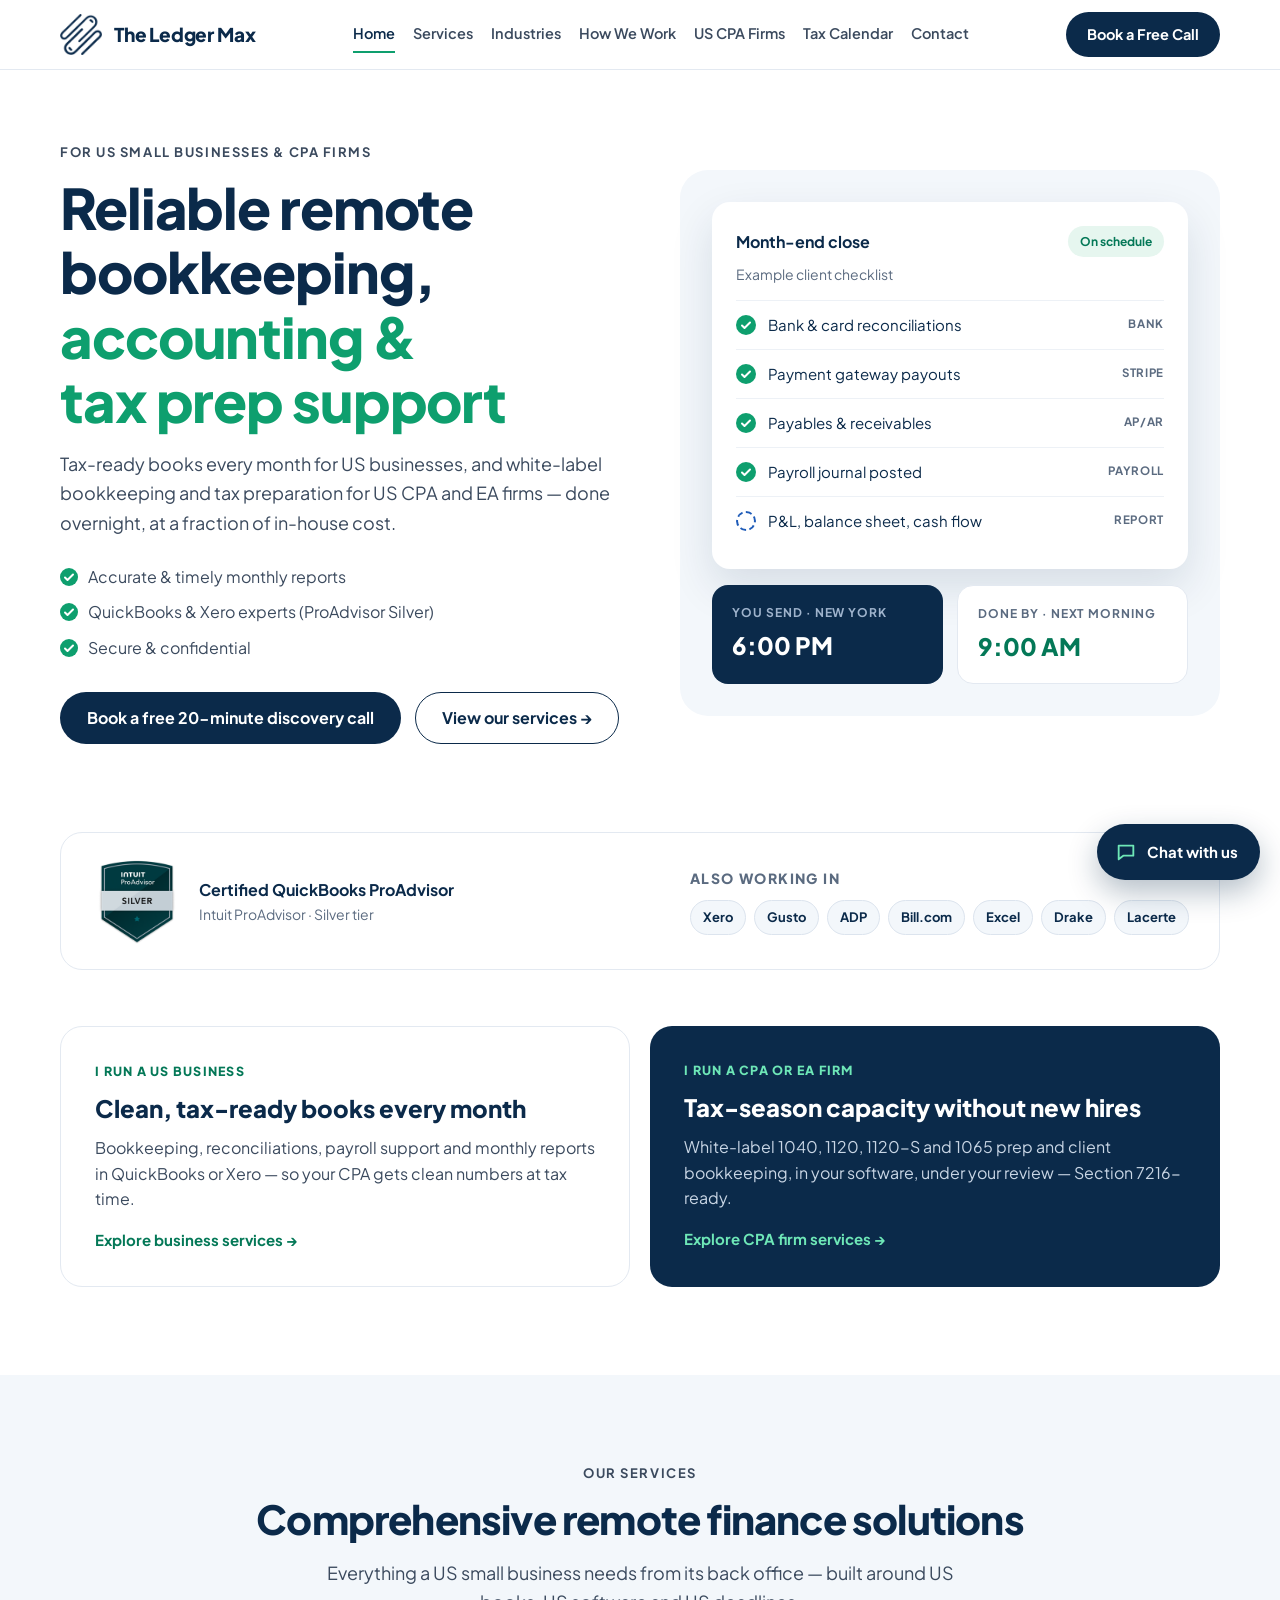
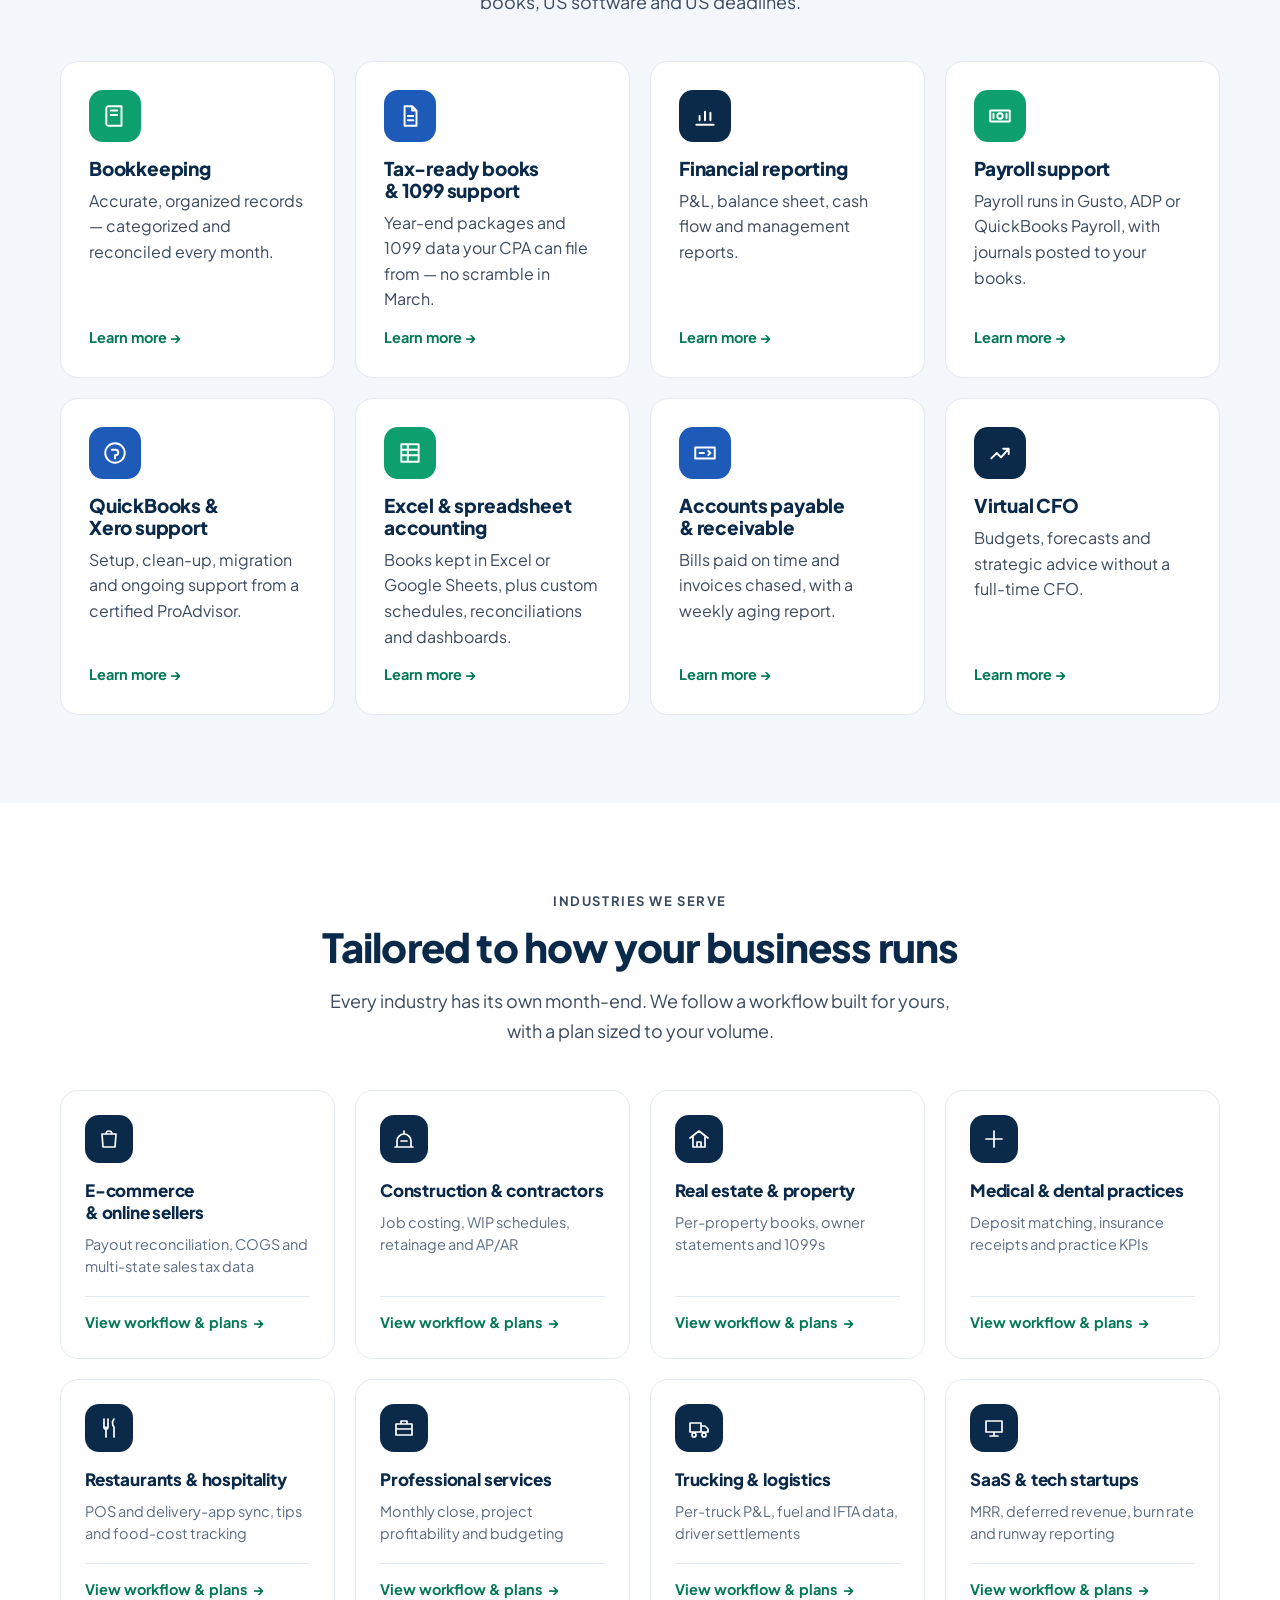
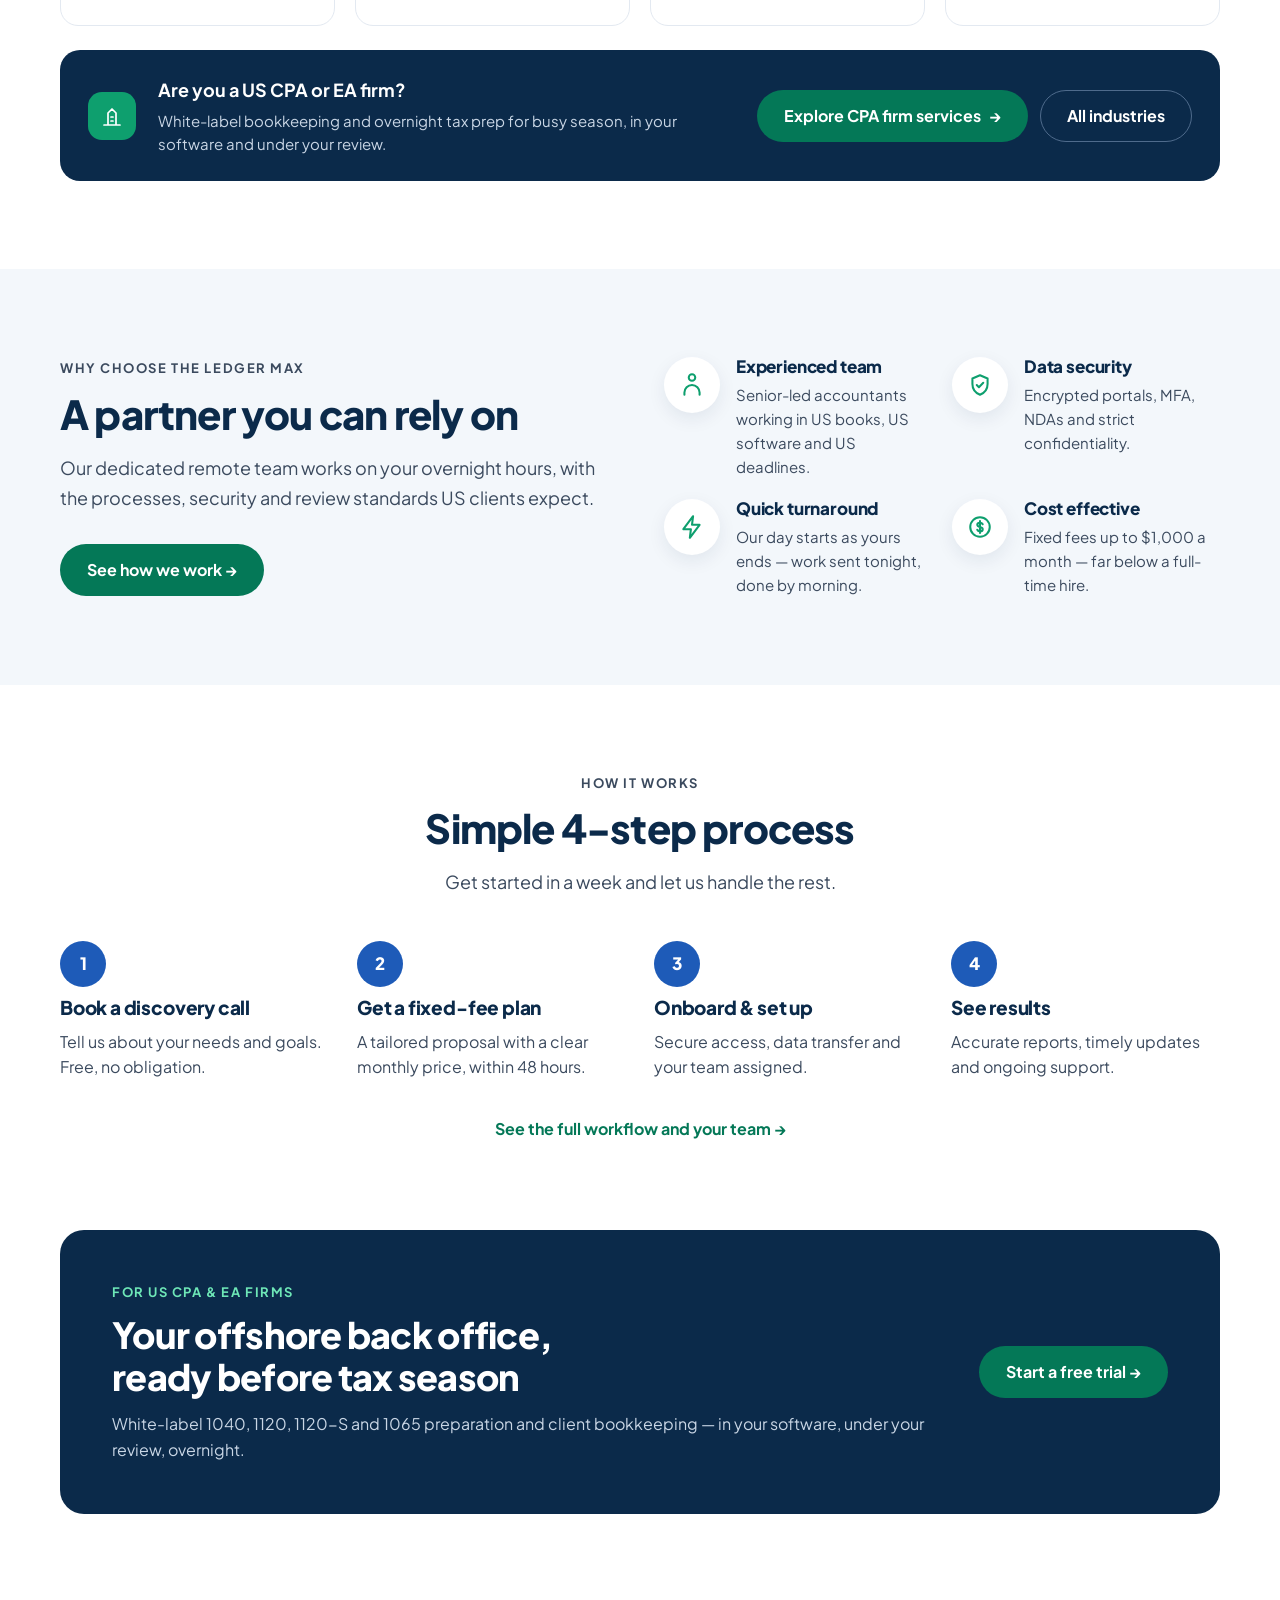
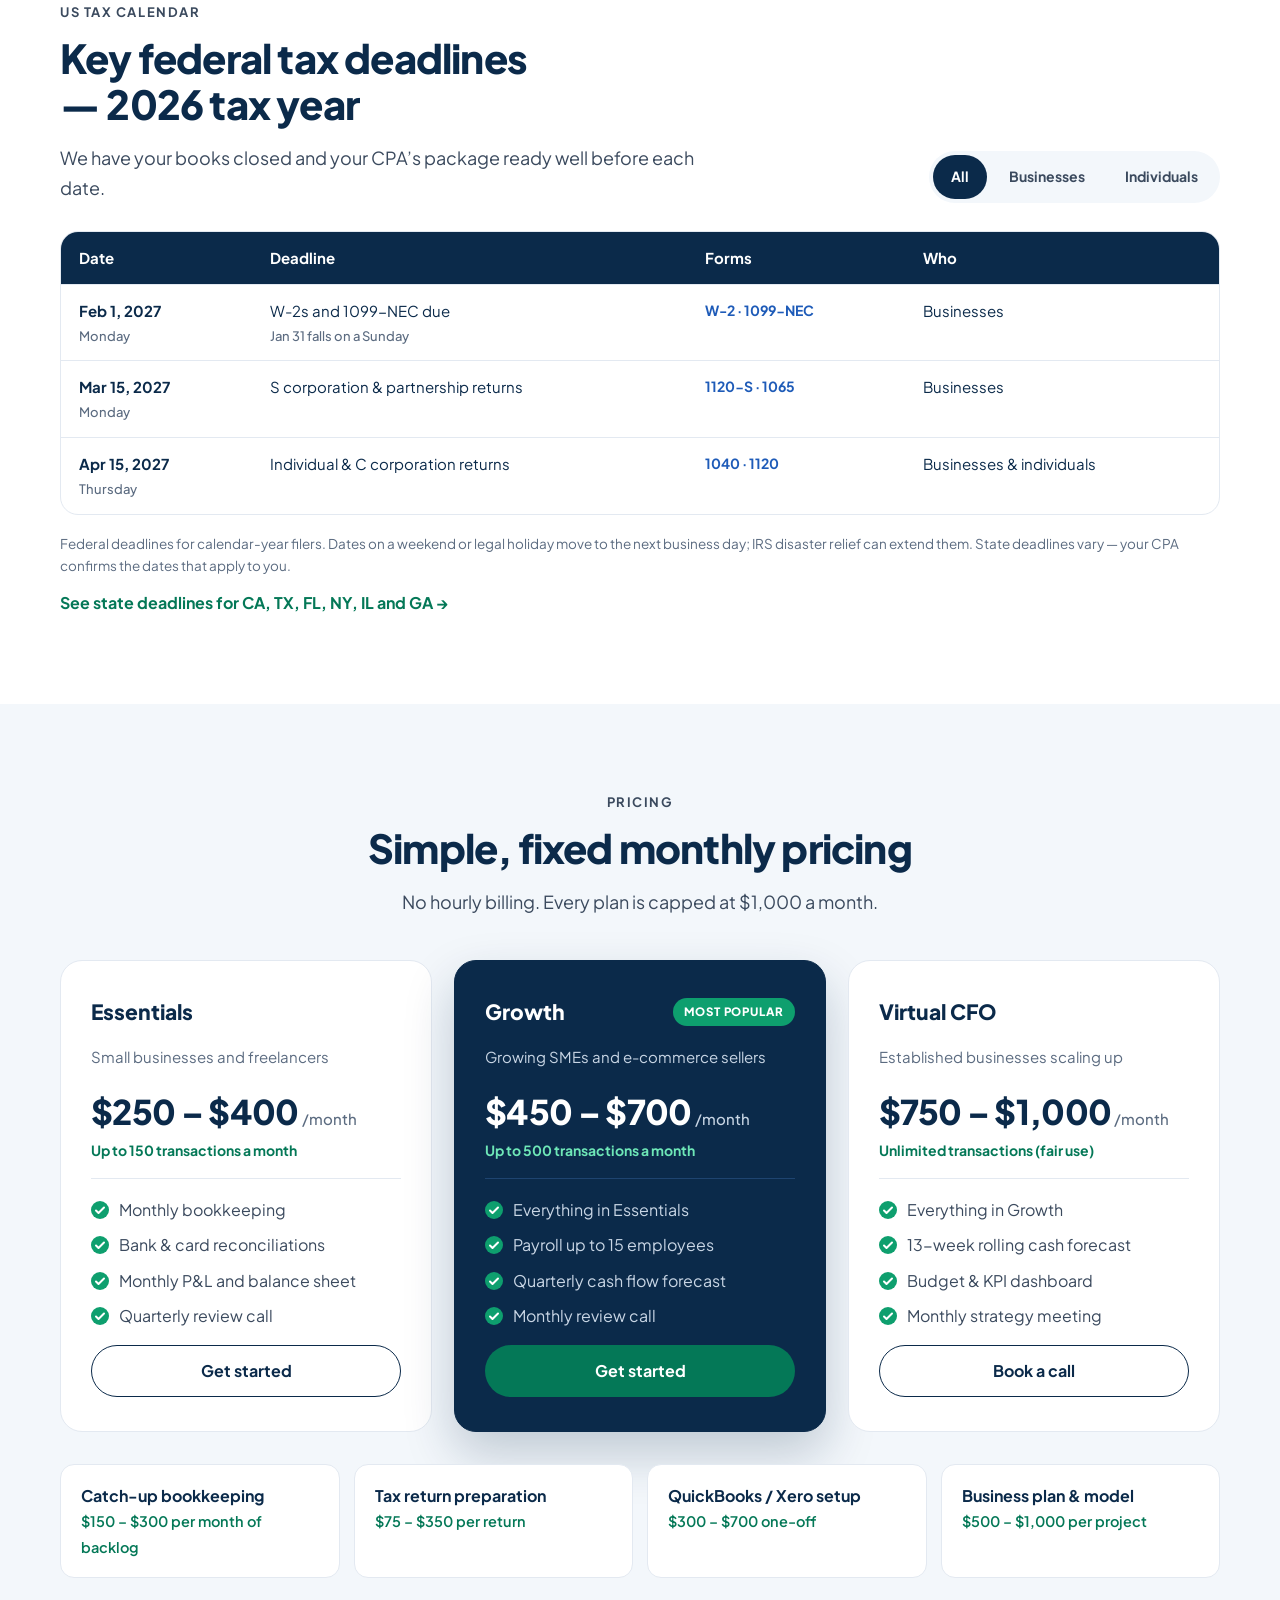
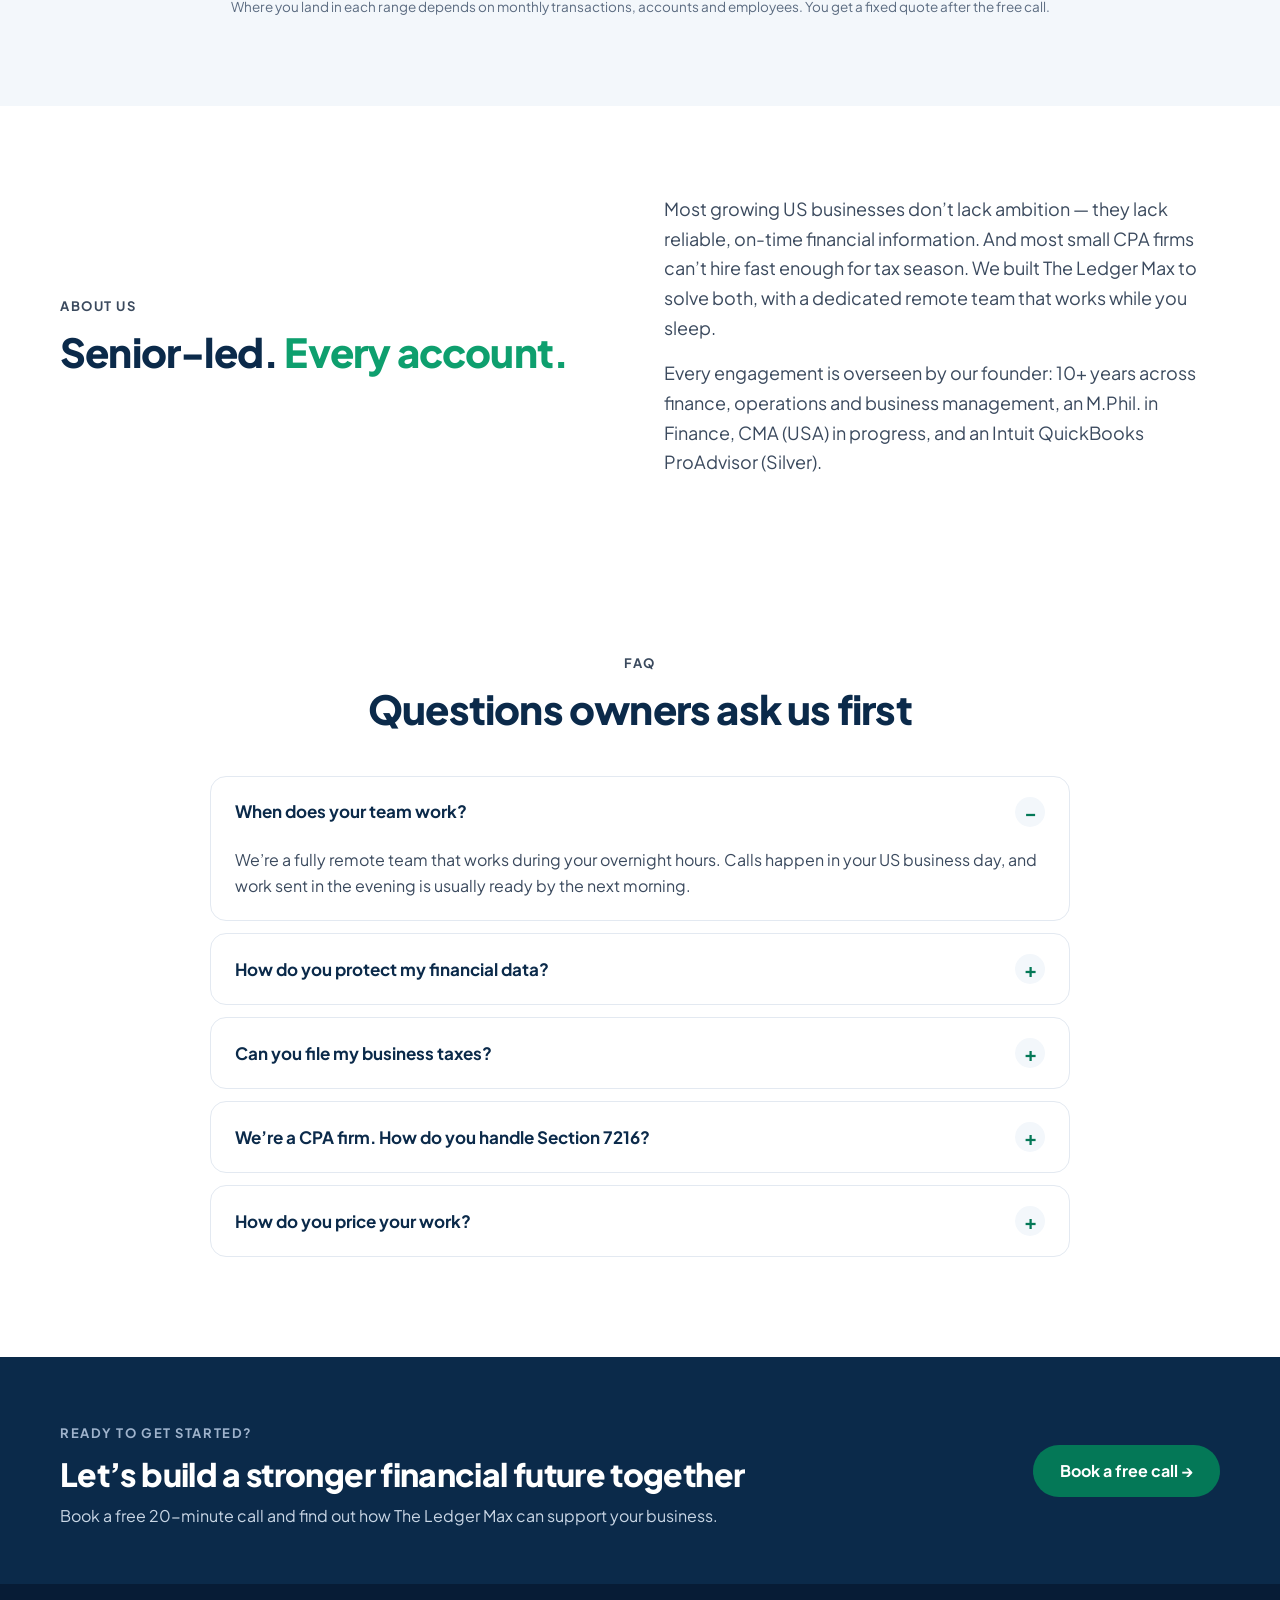
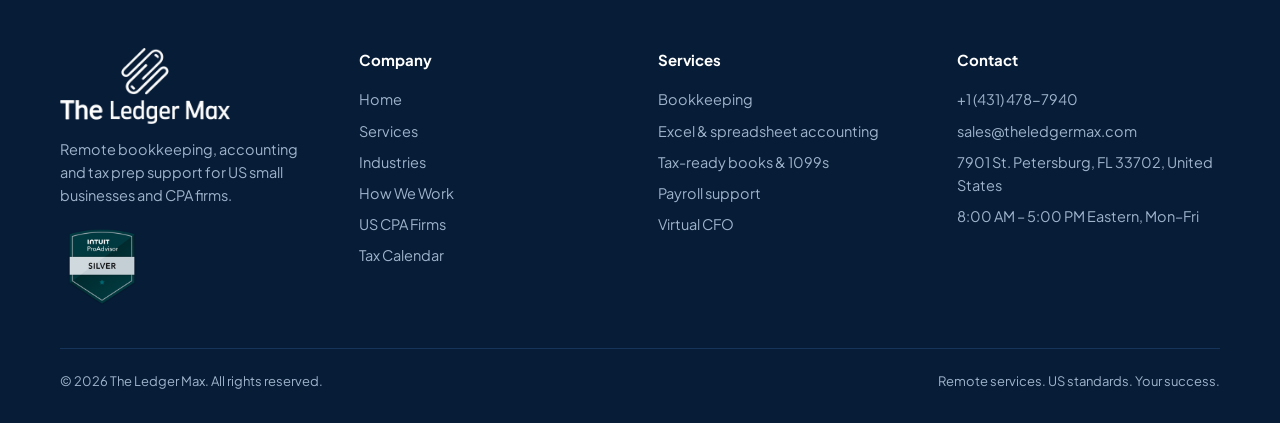
==== index.html @ 96babe18 "Update site — add contact page and refresh content Added contact.html; updated index, services, indu" ====
<!doctype html>
<html lang="en">
<head>
<meta charset="utf-8">
<meta name="viewport" content="width=device-width, initial-scale=1, viewport-fit=cover">
<title>The Ledger Max | Remote Bookkeeping & Accounting for US Businesses and CPA Firms</title>
<meta name="description" content="Remote bookkeeping, tax-ready books, payroll support and Virtual CFO services for US small businesses, plus white-label tax prep for US CPA firms. Fixed fees up to $1,000/month.">
<link rel="canonical" href="https://theledgermax.com/">
<meta property="og:type" content="website">
<meta property="og:title" content="The Ledger Max | Remote Bookkeeping & Accounting for US Businesses and CPA Firms">
<meta property="og:description" content="Remote bookkeeping, tax-ready books, payroll support and Virtual CFO services for US small businesses, plus white-label tax prep for US CPA firms. Fixed fees up to $1,000/month.">
<meta property="og:url" content="https://theledgermax.com/">
<meta property="og:image" content="https://theledgermax.com/assets/img/the-logo-navy.png">
<meta name="theme-color" content="#0B2A4A">
<link rel="icon" type="image/png" href="/assets/img/favicon.png">
<link rel="preconnect" href="https://fonts.googleapis.com">
<link rel="preconnect" href="https://fonts.gstatic.com" crossorigin>
<link href="https://fonts.googleapis.com/css2?family=Plus+Jakarta+Sans:wght@400;500;600;700;800&display=swap" rel="stylesheet">
<link rel="stylesheet" href="/assets/css/styles.css">
<script type="application/ld+json">{"@context":"https://schema.org","@type":"AccountingService","name":"The Ledger Max","url":"https://theledgermax.com","telephone":"+1-431-478-7940","email":"sales@theledgermax.com","areaServed":"US","address":{"@type":"PostalAddress","streetAddress":"7901","addressLocality":"St. Petersburg","addressRegion":"FL","postalCode":"33702","addressCountry":"US"}}</script>
</head>
<body>
<a class="sr-only" href="#main">Skip to content</a>
<header class="site-header">
  <div class="wrap header-inner">
    <a class="brand" href="/" aria-label="The Ledger Max home">
      <img src="/assets/img/icon-navy.png" alt="" width="42" height="41">
      <span><span class="brand-name">The Ledger Max</span><span class="brand-tag">Remote Accounting for US Businesses &amp; CPA Firms</span></span>
    </a>
    <nav class="nav" id="site-nav" aria-label="Main">
        <a href="/" aria-current="page">Home</a>
        <a href="/services">Services</a>
        <a href="/industries">Industries</a>
        <a href="/how-we-work">How We Work</a>
        <a href="/us-cpa-firms">US CPA Firms</a>
        <a href="/tax-calendar">Tax Calendar</a>
        <a href="/contact">Contact</a>
        <a class="btn btn-navy nav-cta" href="/contact#book">Book a Free Call</a>
    </nav>
    <div class="header-cta"><a class="btn btn-navy" href="/contact#book">Book a Free Call</a></div>
    <button class="nav-toggle" type="button" aria-label="Open menu" aria-expanded="false" aria-controls="site-nav">
      <svg width="22" height="22" viewBox="0 0 24 24" fill="none" stroke="#0B2A4A" stroke-width="2" stroke-linecap="round" aria-hidden="true"><path d="M4 7h16M4 12h16M4 17h16"/></svg>
    </button>
  </div>
</header>
<main id="main">
<section class="hero">
  <div class="wrap split">
    <div>
      <p class="eyebrow">For US small businesses &amp; CPA firms</p>
      <h1>Reliable remote bookkeeping, <span class="hl">accounting &amp; tax prep support</span></h1>
      <p class="lead">Tax-ready books every month for US businesses, and white-label bookkeeping and tax preparation for US CPA and EA firms — done overnight, at a fraction of in-house cost.</p>
      <ul class="check" style="margin-top:26px">
        <li>Accurate &amp; timely monthly reports</li>
        <li>QuickBooks &amp; Xero experts (ProAdvisor Silver)</li>
        <li>Secure &amp; confidential</li>
      </ul>
      <div class="btn-row">
        <a class="btn btn-navy" href="/contact#book">Book a free 20-minute discovery call</a>
        <a class="btn btn-ghost" href="/services">View our services →</a>
      </div>
    </div>
    <div class="hero-visual" aria-label="Example month-end close checklist">
      <div class="close-card">
        <div class="head"><strong>Month-end close</strong><span class="status">On schedule</span></div>
        <p class="small muted" style="margin:6px 0 14px">Example client checklist</p>
        <div class="close-row"><span><i class="dot-done"></i>Bank &amp; card reconciliations</span><span class="tag">BANK</span></div>
        <div class="close-row"><span><i class="dot-done"></i>Payment gateway payouts</span><span class="tag">STRIPE</span></div>
        <div class="close-row"><span><i class="dot-done"></i>Payables &amp; receivables</span><span class="tag">AP/AR</span></div>
        <div class="close-row"><span><i class="dot-done"></i>Payroll journal posted</span><span class="tag">PAYROLL</span></div>
        <div class="close-row"><span><i class="dot-wip"></i>P&amp;L, balance sheet, cash flow</span><span class="tag">REPORT</span></div>
      </div>
      <div class="time-pair">
        <div style="background:#0B2A4A;color:#fff"><div class="t-label" style="color:#9FB3CC">YOU SEND · NEW YORK</div><div class="t-val">6:00 PM</div></div>
        <div style="background:#fff;border:1px solid #E3E9F1"><div class="t-label muted">DONE BY · NEXT MORNING</div><div class="t-val" style="color:#047857">9:00 AM</div></div>
      </div>
    </div>
  </div>
</section>

<section class="section flush-top" aria-label="Certifications" style="padding-bottom:56px">
  <div class="wrap">
    <div class="cert-strip">
      <div class="cert">
        <img src="/assets/img/proadvisor-silver.png" alt="Intuit QuickBooks ProAdvisor Silver badge" width="92" height="92">
        <div><strong>Certified QuickBooks ProAdvisor</strong><div class="small muted">Intuit ProAdvisor · Silver tier</div></div>
      </div>
      <div>
        <div class="small" style="font-weight:800;letter-spacing:.1em;color:#5B6B80;margin-bottom:10px">ALSO WORKING IN</div>
        <div class="chips"><span class="chip">Xero</span><span class="chip">Gusto</span><span class="chip">ADP</span><span class="chip">Bill.com</span><span class="chip">Excel</span><span class="chip">Drake</span><span class="chip">Lacerte</span></div>
      </div>
    </div>
  </div>
</section>

<section class="section flush-top">
  <div class="wrap grid">
    <a class="aud light" href="/services">
      <span class="kicker">I RUN A US BUSINESS</span>
      <span class="title">Clean, tax-ready books every month</span>
      <p>Bookkeeping, reconciliations, payroll support and monthly reports in QuickBooks or Xero — so your CPA gets clean numbers at tax time.</p>
      <span class="go">Explore business services →</span>
    </a>
    <a class="aud dark" href="/us-cpa-firms">
      <span class="kicker">I RUN A CPA OR EA FIRM</span>
      <span class="title">Tax-season capacity without new hires</span>
      <p>White-label 1040, 1120, 1120-S and 1065 prep and client bookkeeping, in your software, under your review — Section 7216-ready.</p>
      <span class="go">Explore CPA firm services →</span>
    </a>
  </div>
</section>

<section class="section tint" id="services">
  <div class="wrap">
    <div class="center section-head">
      <p class="eyebrow">Our services</p>
      <h2>Comprehensive remote finance solutions</h2>
      <p class="lead">Everything a US small business needs from its back office — built around US books, US software and US deadlines.</p>
    </div>
    <div class="grid">
      <a class="card svc-card" href="/services"><span class="icon-tile t-green"><svg viewBox="0 0 24 24" fill="none" stroke="#fff" stroke-width="1.8" stroke-linecap="round" stroke-linejoin="round" aria-hidden="true"><path d="M4 19.5V5a2 2 0 0 1 2-2h12v18H6a2 2 0 0 1-2-1.5zM8 7h6M8 11h6"/></svg></span><h3>Bookkeeping</h3><p>Accurate, organized records — categorized and reconciled every month.</p><span class="more">Learn more →</span></a>
      <a class="card svc-card" href="/services"><span class="icon-tile t-blue"><svg viewBox="0 0 24 24" fill="none" stroke="#fff" stroke-width="1.8" stroke-linecap="round" stroke-linejoin="round" aria-hidden="true"><path d="M7 3h7l4 4v14H7zM14 3v4h4M10 12h5M10 16h5"/></svg></span><h3>Tax-ready books &amp; 1099 support</h3><p>Year-end packages and 1099 data your CPA can file from — no scramble in March.</p><span class="more">Learn more →</span></a>
      <a class="card svc-card" href="/services"><span class="icon-tile t-navy"><svg viewBox="0 0 24 24" fill="none" stroke="#fff" stroke-width="1.8" stroke-linecap="round" stroke-linejoin="round" aria-hidden="true"><path d="M4 20h16M7 16v-4M12 16V8M17 16v-7"/></svg></span><h3>Financial reporting</h3><p>P&amp;L, balance sheet, cash flow and management reports.</p><span class="more">Learn more →</span></a>
      <a class="card svc-card" href="/services"><span class="icon-tile t-green"><svg viewBox="0 0 24 24" fill="none" stroke="#fff" stroke-width="1.8" stroke-linecap="round" stroke-linejoin="round" aria-hidden="true"><path d="M3 7h18v10H3zM9.5 12a2.5 2.5 0 1 0 5 0a2.5 2.5 0 1 0-5 0M6 10v4M18 10v4"/></svg></span><h3>Payroll support</h3><p>Payroll runs in Gusto, ADP or QuickBooks Payroll, with journals posted to your books.</p><span class="more">Learn more →</span></a>
      <a class="card svc-card" href="/services"><span class="icon-tile t-blue"><svg viewBox="0 0 24 24" fill="none" stroke="#fff" stroke-width="1.8" stroke-linecap="round" stroke-linejoin="round" aria-hidden="true"><path d="M12 3a9 9 0 1 0 0 18a9 9 0 1 0 0-18M9 9h3.5a2.5 2.5 0 0 1 0 5H12v3"/></svg></span><h3>QuickBooks &amp; Xero support</h3><p>Setup, clean-up, migration and ongoing support from a certified ProAdvisor.</p><span class="more">Learn more →</span></a>
      <a class="card svc-card" href="/services"><span class="icon-tile t-green"><svg viewBox="0 0 24 24" fill="none" stroke="#fff" stroke-width="1.8" stroke-linecap="round" stroke-linejoin="round" aria-hidden="true"><path d="M4 4h16v16H4zM4 9h16M4 14h16M10 4v16"/></svg></span><h3>Excel &amp; spreadsheet accounting</h3><p>Books kept in Excel or Google Sheets, plus custom schedules, reconciliations and dashboards.</p><span class="more">Learn more →</span></a>
      <a class="card svc-card" href="/services"><span class="icon-tile t-blue"><svg viewBox="0 0 24 24" fill="none" stroke="#fff" stroke-width="1.8" stroke-linecap="round" stroke-linejoin="round" aria-hidden="true"><path d="M3 7h18v10H3zM7 12h4M15 10l2 2-2 2"/></svg></span><h3>Accounts payable &amp; receivable</h3><p>Bills paid on time and invoices chased, with a weekly aging report.</p><span class="more">Learn more →</span></a>
      <a class="card svc-card" href="/services"><span class="icon-tile t-navy"><svg viewBox="0 0 24 24" fill="none" stroke="#fff" stroke-width="1.8" stroke-linecap="round" stroke-linejoin="round" aria-hidden="true"><path d="M4 17l5-5 4 4 7-8M15 8h5v5"/></svg></span><h3>Virtual CFO</h3><p>Budgets, forecasts and strategic advice without a full-time CFO.</p><span class="more">Learn more →</span></a>
    </div>
  </div>
</section>

<section class="section">
  <div class="wrap">
    <div class="center section-head">
      <p class="eyebrow">Industries we serve</p>
      <h2>Tailored to how your business runs</h2>
      <p class="lead" style="margin-inline:auto">Every industry has its own month-end. We follow a workflow built for yours, with a plan sized to your volume.</p>
    </div>
    <div class="ind-grid">
      <a class="ind-tile" href="/industries#ecom">
        <span class="it-top"><span class="it-ico"><svg viewBox="0 0 24 24" fill="none" stroke="currentColor" stroke-width="1.7" stroke-linecap="round" stroke-linejoin="round" aria-hidden="true"><path d="M5 7h14l-1 13H6zM9 7a3 3 0 0 1 6 0"/></svg></span></span>
        <h3>E-commerce &amp; online sellers</h3>
        <p>Payout reconciliation, COGS and multi-state sales tax data</p>
        <span class="it-cta">View workflow &amp; plans <span class="arrow">→</span></span>
      </a>
      <a class="ind-tile" href="/industries#construction">
        <span class="it-top"><span class="it-ico"><svg viewBox="0 0 24 24" fill="none" stroke="currentColor" stroke-width="1.7" stroke-linecap="round" stroke-linejoin="round" aria-hidden="true"><path d="M3 20h18M5 20v-6a7 7 0 0 1 14 0v6M12 7V4M9 14h6"/></svg></span></span>
        <h3>Construction &amp; contractors</h3>
        <p>Job costing, WIP schedules, retainage and AP/AR</p>
        <span class="it-cta">View workflow &amp; plans <span class="arrow">→</span></span>
      </a>
      <a class="ind-tile" href="/industries#realestate">
        <span class="it-top"><span class="it-ico"><svg viewBox="0 0 24 24" fill="none" stroke="currentColor" stroke-width="1.7" stroke-linecap="round" stroke-linejoin="round" aria-hidden="true"><path d="M3 11l9-7 9 7M6 9.5V20h12V9.5M10 20v-5h4v5"/></svg></span></span>
        <h3>Real estate &amp; property</h3>
        <p>Per-property books, owner statements and 1099s</p>
        <span class="it-cta">View workflow &amp; plans <span class="arrow">→</span></span>
      </a>
      <a class="ind-tile" href="/industries#medical">
        <span class="it-top"><span class="it-ico"><svg viewBox="0 0 24 24" fill="none" stroke="currentColor" stroke-width="1.7" stroke-linecap="round" stroke-linejoin="round" aria-hidden="true"><path d="M12 4v16M4 12h16"/></svg></span></span>
        <h3>Medical &amp; dental practices</h3>
        <p>Deposit matching, insurance receipts and practice KPIs</p>
        <span class="it-cta">View workflow &amp; plans <span class="arrow">→</span></span>
      </a>
      <a class="ind-tile" href="/industries#restaurants">
        <span class="it-top"><span class="it-ico"><svg viewBox="0 0 24 24" fill="none" stroke="currentColor" stroke-width="1.7" stroke-linecap="round" stroke-linejoin="round" aria-hidden="true"><path d="M7 3v8a2 2 0 0 0 4 0V3M9 11v10M17 3c-2 2-2 6 0 8v10"/></svg></span></span>
        <h3>Restaurants &amp; hospitality</h3>
        <p>POS and delivery-app sync, tips and food-cost tracking</p>
        <span class="it-cta">View workflow &amp; plans <span class="arrow">→</span></span>
      </a>
      <a class="ind-tile" href="/industries#services">
        <span class="it-top"><span class="it-ico"><svg viewBox="0 0 24 24" fill="none" stroke="currentColor" stroke-width="1.7" stroke-linecap="round" stroke-linejoin="round" aria-hidden="true"><path d="M4 8h16v11H4zM9 8V5h6v3M4 13h16"/></svg></span></span>
        <h3>Professional services</h3>
        <p>Monthly close, project profitability and budgeting</p>
        <span class="it-cta">View workflow &amp; plans <span class="arrow">→</span></span>
      </a>
      <a class="ind-tile" href="/industries#trucking">
        <span class="it-top"><span class="it-ico"><svg viewBox="0 0 24 24" fill="none" stroke="currentColor" stroke-width="1.7" stroke-linecap="round" stroke-linejoin="round" aria-hidden="true"><path d="M3 7h11v9H3zM14 10h4l3 3v3h-7M5 19a2 2 0 1 0 4 0a2 2 0 1 0-4 0M15 19a2 2 0 1 0 4 0a2 2 0 1 0-4 0"/></svg></span></span>
        <h3>Trucking &amp; logistics</h3>
        <p>Per-truck P&amp;L, fuel and IFTA data, driver settlements</p>
        <span class="it-cta">View workflow &amp; plans <span class="arrow">→</span></span>
      </a>
      <a class="ind-tile" href="/industries#saas">
        <span class="it-top"><span class="it-ico"><svg viewBox="0 0 24 24" fill="none" stroke="currentColor" stroke-width="1.7" stroke-linecap="round" stroke-linejoin="round" aria-hidden="true"><path d="M4 5h16v11H4zM8 20h8M12 16v4"/></svg></span></span>
        <h3>SaaS &amp; tech startups</h3>
        <p>MRR, deferred revenue, burn rate and runway reporting</p>
        <span class="it-cta">View workflow &amp; plans <span class="arrow">→</span></span>
      </a>
    </div>
    <div class="ind-cpa">
      <span class="it-ico"><svg viewBox="0 0 24 24" fill="none" stroke="currentColor" stroke-width="1.7" stroke-linecap="round" stroke-linejoin="round" aria-hidden="true"><path d="M8 21V9l4-4 4 4v12M4 21h16M11 13h2M11 17h2"/></svg></span>
      <div class="ind-cpa-txt"><strong>Are you a US CPA or EA firm?</strong><span>White-label bookkeeping and overnight tax prep for busy season, in your software and under your review.</span></div>
      <div class="ind-cpa-btns"><a class="btn btn-green" href="/us-cpa-firms">Explore CPA firm services <span class="arrow">→</span></a><a class="btn btn-ghost-light" href="/industries">All industries</a></div>
    </div>
  </div>
</section>

<section class="section tint">
  <div class="wrap split">
    <div>
      <p class="eyebrow">Why choose The Ledger Max</p>
      <h2>A partner you can rely on</h2>
      <p class="lead">Our dedicated remote team works on your overnight hours, with the processes, security and review standards US clients expect.</p>
      <div class="btn-row"><a class="btn btn-green" href="/how-we-work">See how we work →</a></div>
    </div>
    <div class="grid">
      <div class="why-item"><span class="why-ico"><svg viewBox="0 0 24 24" fill="none" stroke="#0E9F6E" stroke-width="1.9" stroke-linecap="round" stroke-linejoin="round" aria-hidden="true"><path d="M12 8a3 3 0 1 0 0-6a3 3 0 1 0 0 6M5 21v-2a7 7 0 0 1 14 0v2"/></svg></span><div><h3 style="font-size:17px">Experienced team</h3><p>Senior-led accountants working in US books, US software and US deadlines.</p></div></div>
      <div class="why-item"><span class="why-ico"><svg viewBox="0 0 24 24" fill="none" stroke="#0E9F6E" stroke-width="1.9" stroke-linecap="round" stroke-linejoin="round" aria-hidden="true"><path d="M12 3l7 3v5c0 5-3.5 8.5-7 10c-3.5-1.5-7-5-7-10V6zM9 12l2 2 4-4"/></svg></span><div><h3 style="font-size:17px">Data security</h3><p>Encrypted portals, MFA, NDAs and strict confidentiality.</p></div></div>
      <div class="why-item"><span class="why-ico"><svg viewBox="0 0 24 24" fill="none" stroke="#0E9F6E" stroke-width="1.9" stroke-linecap="round" stroke-linejoin="round" aria-hidden="true"><path d="M13 2L4 14h7l-1 8 9-12h-7z"/></svg></span><div><h3 style="font-size:17px">Quick turnaround</h3><p>Our day starts as yours ends — work sent tonight, done by morning.</p></div></div>
      <div class="why-item"><span class="why-ico"><svg viewBox="0 0 24 24" fill="none" stroke="#0E9F6E" stroke-width="1.9" stroke-linecap="round" stroke-linejoin="round" aria-hidden="true"><path d="M12 3a9 9 0 1 0 0 18a9 9 0 1 0 0-18M14.5 9.5c-.5-1-1.5-1.5-2.5-1.5c-1.5 0-2.5.8-2.5 2s1 1.7 2.5 2s2.5.8 2.5 2s-1 2-2.5 2c-1 0-2-.5-2.5-1.5M12 6.5v11"/></svg></span><div><h3 style="font-size:17px">Cost effective</h3><p>Fixed fees up to $1,000 a month — far below a full-time hire.</p></div></div>
    </div>
  </div>
</section>

<section class="section">
  <div class="wrap">
    <div class="center section-head">
      <p class="eyebrow">How it works</p>
      <h2>Simple 4-step process</h2>
      <p class="lead">Get started in a week and let us handle the rest.</p>
    </div>
    <ol class="steps">
      <li><span class="step-num">1</span><h3>Book a discovery call</h3><p>Tell us about your needs and goals. Free, no obligation.</p></li>
      <li><span class="step-num">2</span><h3>Get a fixed-fee plan</h3><p>A tailored proposal with a clear monthly price, within 48 hours.</p></li>
      <li><span class="step-num">3</span><h3>Onboard &amp; set up</h3><p>Secure access, data transfer and your team assigned.</p></li>
      <li><span class="step-num">4</span><h3>See results</h3><p>Accurate reports, timely updates and ongoing support.</p></li>
    </ol>
    <p class="center" style="margin-top:36px"><a class="text-link" href="/how-we-work">See the full workflow and your team →</a></p>
  </div>
</section>

<section class="section flush-top">
  <div class="wrap">
    <div class="band">
      <div>
        <p class="eyebrow" style="color:#6EE7B7">For US CPA &amp; EA firms</p>
        <h2 style="font-size:clamp(26px,3vw,36px)">Your offshore back office, ready before tax season</h2>
        <p style="margin-top:14px">White-label 1040, 1120, 1120-S and 1065 preparation and client bookkeeping — in your software, under your review, overnight.</p>
      </div>
      <a class="btn btn-green" href="/us-cpa-firms">Start a free trial →</a>
    </div>
  </div>
</section>

<section class="section flush-top" id="tax-dates">
  <div class="wrap">
    <div class="head-row">
      <div style="max-width:640px">
        <p class="eyebrow">US tax calendar</p>
        <h2>Key federal tax deadlines — 2026 tax year</h2>
        <p class="lead">We have your books closed and your CPA’s package ready well before each date.</p>
      </div>
      <div class="seg" role="group" aria-label="Filter deadlines">
        <button type="button" data-group="fed" data-value="all" aria-pressed="true">All</button>
        <button type="button" data-group="fed" data-value="biz" aria-pressed="false">Businesses</button>
        <button type="button" data-group="fed" data-value="ind" aria-pressed="false">Individuals</button>
      </div>
    </div>
    <div class="table-wrap">
      <table>
        <thead><tr><th scope="col">Date</th><th scope="col">Deadline</th><th scope="col">Forms</th><th scope="col">Who</th></tr></thead>
        <tbody>
          <tr data-who="biz"><td><strong>Feb 1, 2027</strong><span class="sub">Monday</span></td><td>W-2s and 1099-NEC due <span class="sub">Jan 31 falls on a Sunday</span></td><td class="form">W-2 · 1099-NEC</td><td>Businesses</td></tr>
          <tr data-who="biz"><td><strong>Mar 15, 2027</strong><span class="sub">Monday</span></td><td>S corporation &amp; partnership returns</td><td class="form">1120-S · 1065</td><td>Businesses</td></tr>
          <tr data-who="both"><td><strong>Apr 15, 2027</strong><span class="sub">Thursday</span></td><td>Individual &amp; C corporation returns</td><td class="form">1040 · 1120</td><td>Businesses &amp; individuals</td></tr>
        </tbody>
      </table>
    </div>
    <p class="note">Federal deadlines for calendar-year filers. Dates on a weekend or legal holiday move to the next business day; IRS disaster relief can extend them. State deadlines vary — your CPA confirms the dates that apply to you.</p>
    <p style="margin-top:14px"><a class="text-link" href="/tax-calendar">See state deadlines for CA, TX, FL, NY, IL and GA →</a></p>
  </div>
</section>

<section class="section tint" id="pricing">
  <div class="wrap">
    <div class="center section-head">
      <p class="eyebrow">Pricing</p>
      <h2>Simple, fixed monthly pricing</h2>
      <p class="lead">No hourly billing. Every plan is capped at $1,000 a month.</p>
    </div>
    <div class="grid-3">
      <div class="plan">
        <div class="top"><span class="name">Essentials</span></div>
        <span class="for">Small businesses and freelancers</span>
        <div><span class="price">$250 – $400</span> <span class="per">/month</span><div class="basis">Up to 150 transactions a month</div></div>
        <ul class="check"><li>Monthly bookkeeping</li><li>Bank &amp; card reconciliations</li><li>Monthly P&amp;L and balance sheet</li><li>Quarterly review call</li></ul>
        <a class="btn btn-ghost" href="/contact#book">Get started</a>
      </div>
      <div class="plan featured">
        <div class="top"><span class="name">Growth</span><span class="pill">MOST POPULAR</span></div>
        <span class="for">Growing SMEs and e-commerce sellers</span>
        <div><span class="price">$450 – $700</span> <span class="per">/month</span><div class="basis">Up to 500 transactions a month</div></div>
        <ul class="check"><li>Everything in Essentials</li><li>Payroll up to 15 employees</li><li>Quarterly cash flow forecast</li><li>Monthly review call</li></ul>
        <a class="btn btn-green" href="/contact#book">Get started</a>
      </div>
      <div class="plan">
        <div class="top"><span class="name">Virtual CFO</span></div>
        <span class="for">Established businesses scaling up</span>
        <div><span class="price">$750 – $1,000</span> <span class="per">/month</span><div class="basis">Unlimited transactions (fair use)</div></div>
        <ul class="check"><li>Everything in Growth</li><li>13-week rolling cash forecast</li><li>Budget &amp; KPI dashboard</li><li>Monthly strategy meeting</li></ul>
        <a class="btn btn-ghost" href="/contact#book">Book a call</a>
      </div>
    </div>
    <div class="addons">
      <div class="addon"><strong>Catch-up bookkeeping</strong><span>$150 – $300 per month of backlog</span></div>
      <div class="addon"><strong>Tax return preparation</strong><span>$75 – $350 per return</span></div>
      <div class="addon"><strong>QuickBooks / Xero setup</strong><span>$300 – $700 one-off</span></div>
      <div class="addon"><strong>Business plan &amp; model</strong><span>$500 – $1,000 per project</span></div>
    </div>
    <p class="note center">Where you land in each range depends on monthly transactions, accounts and employees. You get a fixed quote after the free call.</p>
  </div>
</section>

<section class="section" id="about">
  <div class="wrap split">
    <div>
      <p class="eyebrow">About us</p>
      <h2>Senior-led. <span class="hl">Every account.</span></h2>
    </div>
    <div>
      <p class="lead" style="margin-top:0">Most growing US businesses don’t lack ambition — they lack reliable, on-time financial information. And most small CPA firms can’t hire fast enough for tax season. We built The Ledger Max to solve both, with a dedicated remote team that works while you sleep.</p>
      <p class="lead">Every engagement is overseen by our founder: 10+ years across finance, operations and business management, an M.Phil. in Finance, CMA (USA) in progress, and an Intuit QuickBooks ProAdvisor (Silver).</p>
    </div>
  </div>
</section>

<section class="section" id="faq">
  <div class="wrap">
    <div class="center section-head"><p class="eyebrow">FAQ</p><h2>Questions owners ask us first</h2></div>
    <div class="faq">
      <details open><summary>When does your team work?</summary><p>We’re a fully remote team that works during your overnight hours. Calls happen in your US business day, and work sent in the evening is usually ready by the next morning.</p></details>
      <details><summary>How do you protect my financial data?</summary><p>Encrypted file portals, multi-factor authentication, role-based access, signed NDAs and a written information security plan. Sensitive data never sits on personal devices.</p></details>
      <details><summary>Can you file my business taxes?</summary><p>We keep your books tax-ready and prepare year-end packages and 1099 data for your CPA. Returns are signed and filed by a licensed US CPA or EA — yours, or a partner firm we can introduce.</p></details>
      <details><summary>We’re a CPA firm. How do you handle Section 7216?</summary><p>Your client signs an offshore disclosure consent, you mask SSNs before files leave your system, and we prepare in your software. You stay preparer of record and file under your own credentials.</p></details>
      <details><summary>How do you price your work?</summary><p>Fixed monthly fees based on transaction volume and services, never more than $1,000 a month. You’ll know the price before we start.</p></details>
    </div>
  </div>
</section>

<section class="cta-band">
  <div class="wrap inner">
    <div><p class="eyebrow" style="color:#9FB3CC">Ready to get started?</p><h2>Let’s build a stronger financial future together</h2><p>Book a free 20-minute call and find out how The Ledger Max can support your business.</p></div>
    <a class="btn btn-green" href="/contact#book">Book a free call →</a>
  </div>
</section>

</main>
<footer class="site-footer">
  <div class="wrap">
    <div class="footer-grid">
      <div>
        <img class="footer-logo" src="/assets/img/the-logo-white.png" alt="The Ledger Max" width="170" height="76">
        <p>Remote bookkeeping, accounting and tax prep support for US small businesses and CPA firms.</p>
        <img src="/assets/img/proadvisor-silver.png" alt="Intuit QuickBooks ProAdvisor Silver badge" width="84" height="84" style="margin-top:16px">
      </div>
      <div>
        <h4>Company</h4>
        <a href="/">Home</a><a href="/services">Services</a><a href="/industries">Industries</a><a href="/how-we-work">How We Work</a><a href="/us-cpa-firms">US CPA Firms</a><a href="/tax-calendar">Tax Calendar</a>
      </div>
      <div>
        <h4>Services</h4>
        <a href="/services">Bookkeeping</a><a href="/services">Excel &amp; spreadsheet accounting</a><a href="/services">Tax-ready books &amp; 1099s</a><a href="/services">Payroll support</a><a href="/services">Virtual CFO</a>
      </div>
      <div>
        <h4>Contact</h4>
        <a href="tel:+14314787940">+1 (431) 478-7940</a>
        <a href="mailto:sales@theledgermax.com">sales@theledgermax.com</a>
        <p style="padding:4px 0">7901 St. Petersburg, FL 33702, United States</p>
        <p style="padding:4px 0">8:00 AM – 5:00 PM Eastern, Mon–Fri</p>
      </div>
    </div>
    <div class="footer-bottom">
      <span>© <span data-year>2026</span> The Ledger Max. All rights reserved.</span>
      <span>Remote services. US standards. Your success.</span>
    </div>
  </div>
</footer>
<script src="/assets/js/config.js"></script>
<script src="/assets/js/site.js" defer></script>
</body>
</html>
---- assets/css/styles.css ----
/* The Ledger Max — site styles
   Palette: navy #0B2A4A · green #0E9F6E (large text/icons) · dark green #047857 (buttons/small text)
   tint #F3F7FB · border #E3E9F1 · body #3B4A5E · muted #5B6B80 · blue #1E5BB8 */
:root {
  --navy: #0B2A4A;
  --navy-2: #123A63;
  --navy-deep: #071C36;
  --green: #0E9F6E;
  --green-dark: #047857;
  --green-light: #6EE7B7;
  --tint: #F3F7FB;
  --line: #E3E9F1;
  --body: #3B4A5E;
  --muted: #5B6B80;
  --blue: #1E5BB8;
  --on-navy: #C9D6E5;
  --radius: 18px;
  --font: 'Plus Jakarta Sans', system-ui, -apple-system, 'Segoe UI', sans-serif;
}
*, *::before, *::after { box-sizing: border-box; }
html { scroll-behavior: smooth; }
@media (prefers-reduced-motion: reduce) { html { scroll-behavior: auto; } }
body { margin: 0; font-family: var(--font); color: var(--navy); background: #fff; line-height: 1.6; font-size: 16px; -webkit-font-smoothing: antialiased; }
img { max-width: 100%; height: auto; display: block; }
a { color: var(--green-dark); }
a:hover { color: #065F46; }
:focus-visible { outline: 3px solid var(--green); outline-offset: 2px; }
h1, h2, h3 { line-height: 1.15; letter-spacing: -0.02em; margin: 0; text-wrap: balance; }
h1 { font-size: clamp(34px, 4.6vw, 56px); font-weight: 800; }
h2 { font-size: clamp(28px, 3.4vw, 40px); font-weight: 800; }
h3 { font-size: 19px; font-weight: 800; letter-spacing: -0.01em; }
p { margin: 0; }
.hl { color: var(--green); }
.wrap { max-width: 1200px; margin: 0 auto; padding-left: max(20px, env(safe-area-inset-left)); padding-right: max(20px, env(safe-area-inset-right)); }
.section { padding-block: 88px; }
.section.tight { padding-block: 64px; }
.section.flush-top { padding-top: 0; }
.tint { background: var(--tint); }
.navy { background: var(--navy); color: #fff; }
.navy p, .navy li { color: var(--on-navy); }
.eyebrow { font-size: 13px; font-weight: 700; letter-spacing: 0.12em; text-transform: uppercase; color: var(--body); margin-bottom: 12px; }
.navy .eyebrow { color: var(--green-light); }
.lead { font-size: 18px; line-height: 1.65; color: var(--body); max-width: 640px; margin-top: 16px; }
.navy .lead { color: var(--on-navy); }
.center { text-align: center; }
.center .lead { margin-left: auto; margin-right: auto; }
.section-head { margin-bottom: 44px; }
.muted { color: var(--muted); }
.small { font-size: 14px; }
.note { font-size: 13.5px; line-height: 1.6; color: var(--muted); margin-top: 18px; }
.sr-only { position: absolute; width: 1px; height: 1px; overflow: hidden; clip: rect(0 0 0 0); white-space: nowrap; }

/* buttons */
.btn { display: inline-flex; align-items: center; justify-content: center; gap: 8px; min-height: 48px; padding: 12px 26px; border-radius: 999px; font: inherit; font-weight: 700; font-size: 16px; text-decoration: none; cursor: pointer; border: 1.5px solid transparent; transition: transform .15s ease, box-shadow .15s ease; }
.btn:hover { transform: translateY(-1px); }
.btn-navy { background: var(--navy); color: #fff; }
.btn-navy:hover { color: #fff; box-shadow: 0 8px 20px rgba(11,42,74,.2); }
.btn-green { background: var(--green-dark); color: #fff; }
.btn-green:hover { color: #fff; box-shadow: 0 8px 20px rgba(4,120,87,.25); }
.btn-ghost { background: transparent; color: var(--navy); border-color: var(--navy); }
.btn-ghost:hover { color: var(--navy); background: var(--tint); }
.btn-ghost-light { background: transparent; color: #fff; border-color: #4F6B8C; }
.btn-ghost-light:hover { color: #fff; border-color: #fff; }
.btn-row { display: flex; flex-wrap: wrap; gap: 14px; margin-top: 32px; }
.text-link { font-weight: 700; text-decoration: none; }
.text-link:hover { text-decoration: underline; }

/* header */
.site-header { background: #fff; border-bottom: 1px solid var(--line); position: sticky; top: 0; z-index: 40; }
.header-inner { display: flex; align-items: center; justify-content: space-between; gap: 16px; padding-block: 12px; }
.brand { display: flex; align-items: center; gap: 12px; text-decoration: none; color: var(--navy); }
.brand img { width: 42px; height: auto; }
.brand-name { font-weight: 800; font-size: 19px; letter-spacing: -0.01em; display: block; line-height: 1.2; }
.brand-tag { font-size: 11.5px; color: var(--muted); font-weight: 500; display: block; }
.nav { display: flex; align-items: center; gap: 18px; }
.nav a, .header-cta .btn { white-space: nowrap; }
@media (max-width: 1320px) { .brand-tag { display: none; } }
.nav a { color: var(--body); text-decoration: none; font-weight: 600; font-size: 14.5px; padding-block: 6px; border-bottom: 2px solid transparent; }
.nav a:hover { color: var(--navy); }
.nav a[aria-current="page"] { color: var(--navy); border-bottom-color: var(--green); }
.header-cta { display: inline-flex; }
.header-cta .btn { min-height: 44px; padding: 10px 20px; font-size: 14.5px; }
.nav-toggle { display: none; width: 44px; height: 44px; border: 1px solid var(--line); border-radius: 12px; background: #fff; cursor: pointer; align-items: center; justify-content: center; }
@media (max-width: 1180px) {
  .nav-toggle { display: inline-flex; }
  .nav { display: none; position: absolute; left: 0; right: 0; top: 100%; background: #fff; border-bottom: 1px solid var(--line); flex-direction: column; align-items: stretch; gap: 0; padding: 8px 20px 18px; }
  .nav.open { display: flex; }
  .nav a { padding: 12px 0; border-bottom: 1px solid var(--line); }
  .nav a[aria-current="page"] { border-bottom-color: var(--line); color: var(--green-dark); }
  .header-cta { display: none; }
  .nav .nav-cta { display: block; margin-top: 12px; border: 0; }
}
.nav .nav-cta { display: none; }
@media (max-width: 1180px) { .nav .nav-cta { display: block; } }

/* layout helpers */
.grid { display: grid; grid-template-columns: repeat(auto-fit, minmax(250px, 1fr)); gap: 20px; }
.grid-3 { display: grid; grid-template-columns: repeat(auto-fit, minmax(280px, 1fr)); gap: 22px; }
.split { display: flex; flex-wrap: wrap; gap: 48px; align-items: center; }
.split > * { flex: 1 1 420px; min-width: 0; }
.card { background: #fff; border: 1px solid var(--line); border-radius: var(--radius); padding: 28px; }
.card p { color: var(--body); }
.card h3 + p { margin-top: 8px; }
.icon-tile { width: 52px; height: 52px; border-radius: 14px; display: inline-flex; align-items: center; justify-content: center; margin-bottom: 16px; }
.icon-tile svg { width: 26px; height: 26px; }
.t-green { background: var(--green); } .t-blue { background: var(--blue); } .t-navy { background: var(--navy); }
.check { list-style: none; padding: 0; margin: 0; display: flex; flex-direction: column; gap: 10px; }
.check li { position: relative; padding-left: 28px; color: var(--body); }
.check li::before { content: ""; position: absolute; left: 0; top: 4px; width: 18px; height: 18px; border-radius: 50%; background: var(--green) url("data:image/svg+xml,%3Csvg xmlns='http://www.w3.org/2000/svg' viewBox='0 0 18 18'%3E%3Cpath d='M5 9.5l2.5 2.5L13 6.5' fill='none' stroke='white' stroke-width='2' stroke-linecap='round' stroke-linejoin='round'/%3E%3C/svg%3E") center/18px no-repeat; }
.navy .check li { color: var(--on-navy); }
.chips { display: flex; flex-wrap: wrap; gap: 8px; }
.chip { font-size: 13px; font-weight: 700; background: var(--tint); border: 1px solid #DCE4EE; padding: 6px 12px; border-radius: 999px; color: var(--navy); }
.pill { display: inline-block; font-size: 11.5px; font-weight: 800; letter-spacing: .08em; background: var(--green); color: #fff; padding: 5px 11px; border-radius: 999px; }

/* hero */
.hero { padding-block: 72px 88px; }
.hero h1 { margin-top: 4px; }
.hero-visual { background: var(--tint); border-radius: 28px; padding: 32px; display: flex; flex-direction: column; gap: 16px; max-width: 540px; }
.close-card { background: #fff; border-radius: 18px; padding: 24px; box-shadow: 0 18px 44px rgba(11,42,74,.12); }
.close-card .head { display: flex; justify-content: space-between; align-items: center; gap: 12px; }
.status { font-size: 12px; font-weight: 700; color: var(--green-dark); background: #E6F6EF; padding: 6px 12px; border-radius: 999px; }
.close-row { display: flex; justify-content: space-between; align-items: center; gap: 12px; padding: 12px 0; border-top: 1px solid #EDF1F6; font-size: 15px; }
.close-row span:first-child { display: flex; align-items: center; gap: 12px; }
.close-row .tag { font-size: 11.5px; font-weight: 700; letter-spacing: .06em; color: var(--muted); }
.dot-done { width: 20px; height: 20px; border-radius: 50%; background: var(--green) url("data:image/svg+xml,%3Csvg xmlns='http://www.w3.org/2000/svg' viewBox='0 0 20 20'%3E%3Cpath d='M6 10.5l2.5 2.5L14 7.5' fill='none' stroke='white' stroke-width='2' stroke-linecap='round' stroke-linejoin='round'/%3E%3C/svg%3E") center no-repeat; flex: none; }
.dot-wip { width: 20px; height: 20px; border-radius: 50%; border: 2px dashed var(--blue); flex: none; }
.time-pair { display: flex; flex-wrap: wrap; gap: 14px; }
.time-pair > div { flex: 1 1 180px; border-radius: 16px; padding: 18px 20px; }
.time-pair .t-label { font-size: 12px; font-weight: 700; letter-spacing: .08em; }
.time-pair .t-val { font-size: 24px; font-weight: 800; margin-top: 4px; }

/* page hero (inner pages) */
.page-hero { background: var(--tint); padding-block: 64px 56px; }
.page-hero.dark { background: var(--navy); color: #fff; }
.page-hero.dark h1 { color: #fff; }

/* certifications strip */
.cert-strip { display: flex; flex-wrap: wrap; align-items: center; justify-content: space-between; gap: 22px 36px; border: 1px solid var(--line); border-radius: 22px; padding: 22px 30px; }
.cert { display: flex; align-items: center; gap: 16px; }
.cert img { width: 92px; height: 92px; object-fit: contain; }

/* audience cards */
.aud { display: flex; flex-direction: column; gap: 12px; text-decoration: none; border-radius: 22px; padding: 34px; }
.aud.light { border: 1px solid var(--line); color: var(--navy); background: #fff; }
.aud.dark { background: var(--navy); color: #fff; }
.aud .kicker { font-size: 12.5px; font-weight: 800; letter-spacing: .1em; }
.aud.light .kicker { color: var(--green-dark); } .aud.dark .kicker { color: var(--green-light); }
.aud .title { font-weight: 800; font-size: 24px; line-height: 1.25; }
.aud.light p { color: var(--body); } .aud.dark p { color: var(--on-navy); }
.aud .go { font-weight: 700; font-size: 15px; margin-top: 4px; }
.aud.light .go { color: var(--green-dark); } .aud.dark .go { color: var(--green-light); }

/* service cards (home) */
.svc-card { display: flex; flex-direction: column; text-decoration: none; color: var(--navy); }
.svc-card:hover { color: var(--navy); border-color: #C9D3E0; }
.svc-card .more { margin-top: auto; padding-top: 14px; font-weight: 700; font-size: 14.5px; color: var(--green-dark); }

/* industry mini cards (home) */
.ind-card { border: 1px solid var(--line); border-radius: 16px; overflow: hidden; }
.ind-card .ico { height: 104px; background: var(--tint); display: flex; align-items: center; justify-content: center; }
.ind-card .ico svg { width: 44px; height: 44px; }
.ind-card .txt { padding: 18px; }
.ind-card .txt p { font-size: 13.5px; color: var(--muted); margin-top: 6px; }

/* why */
.why-item { display: flex; gap: 16px; align-items: flex-start; }
.why-ico { width: 56px; height: 56px; border-radius: 50%; background: #fff; box-shadow: 0 6px 18px rgba(11,42,74,.08); display: inline-flex; align-items: center; justify-content: center; flex: none; }
.why-ico svg { width: 26px; height: 26px; }
.why-item p { color: var(--body); margin-top: 6px; font-size: 15px; }

/* steps */
.steps { list-style: none; margin: 0; padding: 0; display: grid; grid-template-columns: repeat(auto-fit, minmax(230px, 1fr)); gap: 28px; }
.steps li { display: flex; flex-direction: column; gap: 10px; }
.step-num { width: 46px; height: 46px; border-radius: 50%; background: var(--blue); color: #fff; display: inline-flex; align-items: center; justify-content: center; font-weight: 800; font-size: 17px; }
.steps p { color: var(--body); }

/* band */
.band { background: var(--navy); color: #fff; border-radius: 24px; padding: 52px; display: flex; flex-wrap: wrap; gap: 32px; align-items: center; justify-content: space-between; }
.band p { color: var(--on-navy); }
.band > div { flex: 1 1 480px; min-width: 0; }
@media (max-width: 600px) { .band { padding: 32px 24px; } }

/* tables */
.table-wrap { overflow-x: auto; border: 1px solid var(--line); border-radius: 18px; background: #fff; }
table { width: 100%; border-collapse: collapse; font-size: 15px; min-width: 640px; }
th { background: var(--navy); color: #fff; text-align: left; padding: 14px 18px; font-weight: 700; }
td { padding: 14px 18px; border-top: 1px solid var(--line); vertical-align: top; }
td.form { color: var(--blue); font-weight: 700; font-size: 14px; }
td .sub { display: block; font-size: 13px; color: var(--muted); margin-top: 3px; font-weight: 500; }
tr.is-next td { background: var(--tint); }
tr[hidden] { display: none; }

/* segmented controls */
.seg { display: inline-flex; flex-wrap: wrap; gap: 4px; padding: 4px; background: var(--tint); border-radius: 999px; }
.seg button { border: 0; background: transparent; font: inherit; font-size: 14px; font-weight: 700; color: var(--body); padding: 10px 18px; border-radius: 999px; min-height: 44px; cursor: pointer; }
.seg button[aria-pressed="true"], .seg button[aria-selected="true"] { background: var(--navy); color: #fff; }
.chip-btns { display: flex; flex-wrap: wrap; gap: 8px; }
.chip-btns button { font: inherit; font-size: 14.5px; font-weight: 700; padding: 10px 18px; border-radius: 999px; min-height: 44px; cursor: pointer; background: #fff; color: var(--navy); border: 1.5px solid #C9D3E0; }
.chip-btns button[aria-pressed="true"], .chip-btns button[aria-selected="true"] { background: var(--navy); color: #fff; border-color: var(--navy); }
.head-row { display: flex; flex-wrap: wrap; justify-content: space-between; align-items: flex-end; gap: 20px; margin-bottom: 28px; }

/* pricing */
.plan { display: flex; flex-direction: column; gap: 16px; border-radius: 22px; padding: 34px 30px; border: 1px solid var(--line); background: #fff; }
.plan.featured { background: var(--navy); color: #fff; border-color: var(--navy); box-shadow: 0 22px 50px rgba(11,42,74,.22); }
.plan .top { display: flex; justify-content: space-between; align-items: center; gap: 10px; }
.plan .name { font-weight: 800; font-size: 21px; }
.plan .for { font-size: 15px; color: var(--muted); }
.plan.featured .for, .plan.featured .per { color: var(--on-navy); }
.plan .price { font-weight: 800; font-size: 34px; letter-spacing: -0.02em; }
.plan .per { font-size: 15px; color: var(--muted); font-weight: 500; }
.plan .basis { font-size: 14px; font-weight: 700; color: var(--green-dark); }
.plan.featured .basis { color: var(--green-light); }
.plan .check { border-top: 1px solid var(--line); padding-top: 18px; }
.plan.featured .check { border-top-color: #1E4470; }
.plan .btn { margin-top: auto; }
.plan.featured .check li { color: var(--on-navy); }
.addons { display: grid; grid-template-columns: repeat(auto-fit, minmax(240px, 1fr)); gap: 14px; margin-top: 32px; }
.addon { background: #fff; border: 1px solid var(--line); border-radius: 14px; padding: 18px 20px; }
.addon strong { display: block; }
.addon span { font-size: 14.5px; font-weight: 600; color: var(--green-dark); }

/* testimonials */
.quote { border: 1px dashed #B9C6D6; border-radius: 18px; padding: 28px; background: #fff; display: flex; flex-direction: column; gap: 18px; margin: 0; }
.quote blockquote { margin: 0; color: var(--body); }
.quote figcaption { display: flex; align-items: center; gap: 12px; }
.avatar { width: 44px; height: 44px; border-radius: 50%; background: var(--line); flex: none; }

/* booking & contact */
.booking-box { background: #fff; border: 1px solid var(--line); border-radius: 22px; overflow: hidden; min-height: 200px; }
.calendly-inline-widget { min-width: 320px; height: 700px; }
.booking-fallback { padding: 40px; text-align: center; display: flex; flex-direction: column; align-items: center; gap: 16px; }
.contact-form { background: var(--tint); border-radius: 22px; padding: 34px; display: grid; grid-template-columns: repeat(2, minmax(0, 1fr)); gap: 18px; }
.contact-form .full { grid-column: 1 / -1; }
.field { display: flex; flex-direction: column; gap: 6px; font-size: 14px; font-weight: 700; }
.field input, .field select, .field textarea { font: inherit; font-weight: 400; font-size: 16px; padding: 12px 14px; border: 1px solid #C9D3E0; border-radius: 10px; min-height: 46px; background: #fff; color: var(--navy); }
.field textarea { resize: vertical; min-height: 110px; }
.form-msg { grid-column: 1 / -1; font-size: 15px; font-weight: 600; }
.form-msg.ok { color: var(--green-dark); } .form-msg.err { color: #B42318; }
@media (max-width: 600px) { .contact-form { grid-template-columns: 1fr; padding: 24px; } }
.contact-list { display: flex; flex-direction: column; gap: 12px; margin-top: 28px; font-size: 16px; }

/* faq */
.faq { max-width: 860px; margin: 0 auto; }
.faq details { background: #fff; border: 1px solid var(--line); border-radius: 16px; margin-bottom: 12px; padding: 0 24px; }
.faq summary { list-style: none; cursor: pointer; padding: 20px 0; font-weight: 700; font-size: 17px; display: flex; justify-content: space-between; align-items: center; gap: 16px; min-height: 44px; }
.faq summary::-webkit-details-marker { display: none; }
.faq summary::after { content: "+"; width: 30px; height: 30px; border-radius: 50%; background: var(--tint); color: var(--green-dark); display: inline-flex; align-items: center; justify-content: center; font-size: 20px; flex: none; }
.faq details[open] summary::after { content: "−"; }
.faq details p { padding-bottom: 22px; color: var(--body); }

/* CTA band */
.cta-band { background: var(--navy); color: #fff; padding-block: 56px; }
.cta-band .inner { display: flex; flex-wrap: wrap; gap: 24px; align-items: center; justify-content: space-between; }
.cta-band .inner > div { flex: 1 1 520px; min-width: 0; }
.cta-band h2 { font-size: clamp(24px, 2.8vw, 32px); }
.cta-band p { color: var(--on-navy); margin-top: 10px; }

/* footer */
.site-footer { background: var(--navy-deep); color: #9FB3CC; padding-block: 64px 32px; font-size: 14.5px; }
.footer-grid { display: grid; grid-template-columns: repeat(auto-fit, minmax(200px, 1fr)); gap: 36px; }
.footer-grid h4 { color: #fff; margin: 0 0 12px; font-size: 15px; }
.footer-grid a { color: #9FB3CC; text-decoration: none; display: block; padding: 4px 0; }
.footer-grid a:hover { color: #fff; }
.footer-logo { width: 170px; margin-bottom: 14px; }
.footer-bottom { margin-top: 40px; padding-top: 22px; border-top: 1px solid #16345A; display: flex; flex-wrap: wrap; justify-content: space-between; gap: 12px; font-size: 13px; }

/* services page */
.svc { display: flex; flex-wrap: wrap; border: 1px solid var(--line); border-radius: 22px; overflow: hidden; background: #fff; }
.svc[hidden] { display: none; }
.svc .main { flex: 1 1 380px; min-width: 0; padding: 32px; display: flex; flex-direction: column; gap: 14px; }
.svc .side { flex: 1 1 440px; min-width: 0; background: var(--tint); padding: 32px; display: grid; grid-template-columns: repeat(auto-fit, minmax(200px, 1fr)); gap: 24px; }
.svc .cat { font-size: 12px; font-weight: 800; letter-spacing: .1em; color: var(--green-dark); }
.svc h2 { font-size: 25px; }
.svc .price { font-weight: 800; font-size: 26px; }
.svc .unit { font-size: 13px; color: var(--muted); }
.svc .label { font-size: 13px; font-weight: 800; letter-spacing: .06em; margin-bottom: 10px; }
.svc .side p { font-size: 14.5px; color: var(--body); }
.svc .check li { font-size: 14.5px; }
.svc-list { display: flex; flex-direction: column; gap: 22px; }

/* industries page */
.ind-layout { display: flex; flex-wrap: wrap; gap: 28px; align-items: flex-start; }
.ind-tabs { flex: 1 1 280px; max-width: 360px; min-width: 0; display: flex; flex-direction: column; gap: 8px; }
.ind-tabs button { font: inherit; text-align: left; cursor: pointer; border-radius: 14px; padding: 14px 16px; min-height: 56px; display: flex; align-items: center; gap: 14px; background: #fff; color: var(--navy); border: 1.5px solid var(--line); }
.ind-tabs button .ti { width: 40px; height: 40px; border-radius: 10px; background: var(--tint); display: inline-flex; align-items: center; justify-content: center; flex: none; }
.ind-tabs button .ti svg { width: 22px; height: 22px; stroke: var(--navy); }
.ind-tabs button strong { display: block; font-size: 15.5px; }
.ind-tabs button small { display: block; font-size: 12.5px; opacity: .8; }
.ind-tabs button[aria-selected="true"] { background: var(--navy); color: #fff; border-color: var(--navy); }
.ind-tabs button[aria-selected="true"] .ti { background: var(--green); }
.ind-tabs button[aria-selected="true"] .ti svg { stroke: #fff; }
.ind-panels { flex: 999 1 560px; min-width: 0; }
.ind-panel { border: 1px solid var(--line); border-radius: 24px; overflow: hidden; }
.ind-panel[hidden] { display: none; }
.ind-panel .top { background: var(--navy); color: #fff; padding: 32px; }
.ind-panel .top p { color: var(--on-navy); margin-top: 12px; max-width: 640px; }
.ind-panel .top h2 { margin-top: 14px; font-size: clamp(26px, 3vw, 34px); }
.ind-panel .body { padding: 32px; display: flex; flex-direction: column; gap: 32px; }
.ind-panel h3.label { font-size: 14px; letter-spacing: .08em; margin-bottom: 14px; }
.why-grid { display: grid; grid-template-columns: repeat(auto-fit, minmax(200px, 1fr)); gap: 12px; }
.why-grid div { background: var(--tint); border-radius: 14px; padding: 16px; font-size: 14.5px; color: var(--body); }
.flow { list-style: none; margin: 0; padding: 0; counter-reset: f; }
.flow li { counter-increment: f; position: relative; padding: 0 0 18px 52px; }
.flow li::before { content: counter(f); position: absolute; left: 0; top: 0; width: 34px; height: 34px; border-radius: 50%; background: var(--blue); color: #fff; font-weight: 800; font-size: 14px; display: flex; align-items: center; justify-content: center; }
.flow li::after { content: ""; position: absolute; left: 16px; top: 38px; bottom: 4px; width: 2px; background: #DCE4EE; }
.flow li:last-child::after { display: none; }
.flow .when { font-size: 12.5px; font-weight: 700; color: var(--green-dark); margin-left: 10px; }
.flow p { font-size: 14.5px; color: var(--body); margin-top: 4px; }
.ind-plans { display: grid; grid-template-columns: repeat(auto-fit, minmax(220px, 1fr)); gap: 14px; }
.ind-plan { background: var(--tint); border-radius: 16px; padding: 20px; display: flex; flex-direction: column; gap: 8px; }
.ind-plan.rec { background: var(--navy); color: #fff; }
.ind-plan .p { font-size: 24px; font-weight: 800; }
.ind-plan .b { font-size: 13px; font-weight: 700; color: var(--green-dark); }
.ind-plan.rec .b { color: var(--green-light); }
.ind-plan .check li { font-size: 14px; }
.ind-plan.rec .check li { color: var(--on-navy); }

/* how we work */
.onboard { display: grid; grid-template-columns: repeat(auto-fit, minmax(200px, 1fr)); border: 1px solid var(--line); border-radius: 18px; overflow: hidden; }
.onboard > div { padding: 26px 22px; border-right: 1px solid var(--line); display: flex; flex-direction: column; gap: 10px; }
.onboard .day { font-size: 12px; font-weight: 700; color: #fff; background: var(--navy); align-self: flex-start; padding: 5px 10px; border-radius: 6px; }
.onboard p { font-size: 15px; color: var(--body); }
.flow-panel[hidden] { display: none; }
.step-grid { display: grid; grid-template-columns: repeat(auto-fit, minmax(300px, 1fr)); gap: 16px; }
.step-card { background: #fff; border: 1px solid var(--line); border-radius: 18px; padding: 24px; display: flex; flex-direction: column; gap: 10px; }
.step-card .when { font-size: 12.5px; font-weight: 800; color: var(--green-dark); letter-spacing: .04em; }
.step-card dl { display: grid; grid-template-columns: auto 1fr; gap: 6px 12px; margin: 6px 0 0; font-size: 14px; }
.step-card dt { color: var(--muted); }
.step-card dd { margin: 0; font-weight: 600; }
.team-chain { display: flex; flex-wrap: wrap; gap: 10px; align-items: center; justify-content: center; margin-top: 28px; font-weight: 700; }
.team-chain span { background: var(--tint); padding: 10px 16px; border-radius: 10px; }
.team-chain .you { background: var(--navy); color: #fff; }
.progress { margin-top: 24px; background: #E6F6EF; border-radius: 14px; padding: 20px 22px; }
.progress .count { font-size: 32px; font-weight: 800; color: #064E3B; }
.bar { height: 8px; background: #A7F3D0; border-radius: 999px; margin-top: 12px; overflow: hidden; }
.bar span { display: block; height: 100%; width: 0; background: var(--green); transition: width .25s ease; }
fieldset.checklist { border: 1px solid var(--line); border-radius: 16px; padding: 20px 24px; margin: 0; }
fieldset.checklist legend { font-weight: 800; padding: 0 8px; }
.checklist label { display: flex; gap: 12px; align-items: flex-start; padding: 9px 0; cursor: pointer; min-height: 44px; }
.checklist input { width: 20px; height: 20px; margin-top: 2px; accent-color: var(--green); flex: none; }
.dark-card { background: var(--navy-2); border: 1px solid #2B4C72; border-radius: 18px; padding: 26px; color: #fff; }
.dark-card .k { font-size: 12px; font-weight: 800; letter-spacing: .1em; color: var(--green-light); }
.dark-card p { color: var(--on-navy); margin-top: 8px; }

/* timeline (CPA page) */
.timeline { background: var(--navy-2); border: 1px solid #2B4C72; border-radius: 18px; padding: 28px; }
.timeline ol { list-style: none; margin: 16px 0 0; padding: 0; }
.timeline li { position: relative; padding: 0 0 20px 30px; }
.timeline li::before { content: ""; position: absolute; left: 0; top: 6px; width: 12px; height: 12px; border-radius: 50%; background: var(--green-light); }
.timeline li::after { content: ""; position: absolute; left: 5px; top: 22px; bottom: 2px; width: 2px; background: #2B4C72; }
.timeline li:last-child::after { display: none; }
.timeline strong { display: block; font-size: 18px; color: #fff; }

/* tax state tabs */
.state-panel[hidden] { display: none; }

/* chat assistant */
#tlm-chat { position: fixed; right: max(20px, env(safe-area-inset-right)); bottom: max(20px, env(safe-area-inset-bottom)); z-index: 60; font-family: var(--font); }
.chat-btn { background: var(--navy); color: #fff; border: 0; border-radius: 999px; height: 56px; padding: 0 22px 0 18px; font: inherit; font-weight: 700; font-size: 15px; cursor: pointer; display: inline-flex; align-items: center; gap: 10px; box-shadow: 0 12px 30px rgba(11,42,74,.3); }
.chat-panel { position: absolute; right: 0; bottom: 70px; width: 360px; max-width: calc(100vw - 40px); height: 520px; max-height: calc(100vh - 120px); background: #fff; border: 1px solid var(--line); border-radius: 20px; box-shadow: 0 24px 60px rgba(11,42,74,.28); display: flex; flex-direction: column; overflow: hidden; }
.chat-panel[hidden] { display: none; }
.chat-head { background: var(--navy); color: #fff; padding: 14px 16px; display: flex; align-items: center; gap: 12px; }
.chat-head .av { width: 40px; height: 40px; border-radius: 50%; background: #fff; display: inline-flex; align-items: center; justify-content: center; flex: none; }
.chat-head .av img { width: 26px; }
.chat-head small { color: #9FB3CC; display: block; font-size: 12px; }
.chat-head button { margin-left: auto; width: 44px; height: 44px; background: transparent; border: 0; color: #fff; font-size: 24px; cursor: pointer; }
.chat-log { flex: 1; overflow-y: auto; padding: 16px; background: var(--tint); display: flex; flex-direction: column; gap: 10px; }
.msg { max-width: 84%; padding: 10px 13px; border-radius: 14px; font-size: 14px; line-height: 1.5; white-space: pre-line; }
.msg.bot { background: #fff; border: 1px solid var(--line); align-self: flex-start; }
.msg.user { background: var(--navy); color: #fff; align-self: flex-end; }
.msg a { font-weight: 700; }
.chat-quick { display: flex; flex-wrap: wrap; gap: 6px; padding: 10px 12px; background: var(--tint); border-top: 1px solid var(--line); }
.chat-quick button { background: #fff; border: 1.5px solid var(--navy); color: var(--navy); border-radius: 999px; padding: 7px 12px; font: inherit; font-size: 13px; font-weight: 700; cursor: pointer; }
.chat-form { display: flex; gap: 8px; padding: 12px; border-top: 1px solid var(--line); }
.chat-form input { flex: 1; min-width: 0; font: inherit; font-size: 14.5px; padding: 11px 14px; border: 1px solid #C9D3E0; border-radius: 999px; min-height: 44px; }
.chat-form button { width: 44px; height: 44px; border-radius: 50%; border: 0; background: var(--green-dark); color: #fff; cursor: pointer; display: inline-flex; align-items: center; justify-content: center; }

/* ---------- Button effects ---------- */
.btn { position: relative; overflow: hidden; isolation: isolate; transition: transform .2s cubic-bezier(.2,.8,.2,1), box-shadow .2s ease, background-color .2s ease, color .2s ease, border-color .2s ease; }
.btn::before { content: ""; position: absolute; inset: 0; z-index: -1; background: linear-gradient(110deg, transparent 20%, rgba(255,255,255,.28) 45%, transparent 70%); transform: translateX(-120%); transition: transform .6s ease; pointer-events: none; }
.btn:hover::before { transform: translateX(120%); }
.btn:hover { transform: translateY(-2px); }
.btn:active { transform: translateY(0) scale(.97); transition-duration: .08s; }
.btn-navy:hover { background: #12406B; box-shadow: 0 10px 24px rgba(11,42,74,.28); }
.btn-green:hover { background: #05936A; box-shadow: 0 10px 24px rgba(4,120,87,.32); }
.btn-ghost:hover { background: var(--navy); color: #fff; box-shadow: 0 10px 24px rgba(11,42,74,.18); }
.btn-ghost::before { background: linear-gradient(110deg, transparent 20%, rgba(11,42,74,.08) 45%, transparent 70%); }
.btn-ghost-light:hover { background: rgba(255,255,255,.1); }
.btn .arrow { display: inline-block; transition: transform .2s ease; }
.btn:hover .arrow, .text-link:hover .arrow, .aud:hover .arrow, .svc-card:hover .arrow { transform: translateX(4px); }
.text-link .arrow, .aud .arrow, .svc-card .arrow { display: inline-block; transition: transform .2s ease; }
.ripple { position: absolute; border-radius: 50%; transform: scale(0); background: rgba(255,255,255,.45); animation: ripple .6s ease-out forwards; pointer-events: none; z-index: -1; }
.btn-ghost .ripple, .chip-btns .ripple, .seg .ripple { background: rgba(11,42,74,.15); }
@keyframes ripple { to { transform: scale(2.6); opacity: 0; } }
.chip-btns button, .seg button, .chat-quick button, .ind-tabs button { position: relative; overflow: hidden; transition: background-color .2s ease, color .2s ease, border-color .2s ease, transform .15s ease, box-shadow .2s ease; }
.chip-btns button:hover { border-color: var(--navy); transform: translateY(-1px); }
.chip-btns button[aria-pressed="true"]:hover, .chip-btns button[aria-selected="true"]:hover { box-shadow: 0 6px 16px rgba(11,42,74,.2); }
.seg button:hover:not([aria-pressed="true"]) { background: #E3E9F1; }
.chat-quick button:hover { background: var(--navy); color: #fff; }
.ind-tabs button:hover:not([aria-selected="true"]) { border-color: #B9C6D6; transform: translateX(3px); }
.chat-btn { transition: transform .2s ease, box-shadow .2s ease; }
.chat-btn:hover { transform: translateY(-2px); box-shadow: 0 16px 36px rgba(11,42,74,.36); }
.chat-btn:active { transform: scale(.97); }
.card, .svc-card, .aud, .contact-card { transition: transform .2s ease, box-shadow .2s ease, border-color .2s ease; }
a.card:hover, .svc-card:hover, .aud:hover, a.contact-card:hover { transform: translateY(-3px); box-shadow: 0 16px 36px rgba(11,42,74,.10); }
@media (prefers-reduced-motion: reduce) {
  .btn, .btn::before, .btn .arrow, .chip-btns button, .chat-btn, .card, .svc-card, .aud, .contact-card { transition: none !important; }
  .btn:hover, .btn:active, a.card:hover, .svc-card:hover, .aud:hover, a.contact-card:hover { transform: none; }
  .btn::before { display: none; }
  .ripple { display: none; }
}

/* ---------- Contact page ---------- */
.contact-cards { display: grid; grid-template-columns: repeat(auto-fit, minmax(240px, 1fr)); gap: 18px; }
.contact-card { display: flex; flex-direction: column; gap: 6px; padding: 26px; border: 1px solid var(--line); border-radius: 20px; background: #fff; text-decoration: none; color: var(--navy); }
.contact-card:hover { color: var(--navy); border-color: #C9D3E0; }
.cc-ico { width: 48px; height: 48px; border-radius: 14px; background: var(--navy); display: inline-flex; align-items: center; justify-content: center; margin-bottom: 10px; }
.cc-ico svg { width: 24px; height: 24px; }
.contact-card:nth-child(2) .cc-ico { background: var(--green-dark); }
.contact-card:nth-child(3) .cc-ico { background: var(--blue); }
.contact-card:nth-child(4) .cc-ico { background: var(--green); }
.cc-label { font-size: 12.5px; font-weight: 800; letter-spacing: .1em; text-transform: uppercase; color: var(--muted); }
.contact-card strong { font-size: 17px; overflow-wrap: anywhere; }
.cc-sub { font-size: 14px; color: var(--muted); }

/* ---------- Color effects: buttons & links ---------- */
/* Buttons: a colour fill slides in from the left on hover */
.btn::after { content: ""; position: absolute; inset: 0; z-index: -2; border-radius: inherit; transform: scaleX(0); transform-origin: left center; transition: transform .35s cubic-bezier(.2,.8,.2,1); pointer-events: none; }
.btn:hover::after, .btn:focus-visible::after { transform: scaleX(1); }
.btn-navy::after { background: linear-gradient(100deg, var(--green) 0%, var(--green-dark) 100%); }
.btn-navy:hover { background: var(--navy); border-color: var(--green); box-shadow: 0 10px 24px rgba(14,159,110,.35); }
.btn-green::after { background: linear-gradient(100deg, var(--navy) 0%, var(--blue) 100%); }
.btn-green:hover { background: var(--green-dark); border-color: var(--navy); box-shadow: 0 10px 24px rgba(30,91,184,.35); }
.btn-ghost::after { background: linear-gradient(100deg, var(--navy) 0%, var(--navy-2) 100%); }
.btn-ghost:hover { background: transparent; color: #fff; border-color: var(--navy); }
.btn-ghost-light::after { background: linear-gradient(100deg, var(--green) 0%, var(--green-dark) 100%); }
.btn-ghost-light:hover { background: transparent; color: #fff; border-color: var(--green); box-shadow: 0 10px 24px rgba(14,159,110,.3); }
.btn:active::after { filter: brightness(.92); }

/* Filter chips, segmented controls, tabs: green tint on hover */
.chip-btns button:not([aria-pressed="true"]):not([aria-selected="true"]):hover,
.ind-tabs button:not([aria-selected="true"]):hover { background: #E6F6EF; border-color: var(--green); color: #065F46; }
.seg button:hover:not([aria-pressed="true"]) { background: #E6F6EF; color: #065F46; }
.chat-quick button:hover { background: var(--green); border-color: var(--green); color: #fff; }

/* Chat launcher */
.chat-btn { transition: transform .2s ease, box-shadow .2s ease, background-color .25s ease; }
.chat-btn:hover { background: var(--green-dark); box-shadow: 0 16px 36px rgba(4,120,87,.4); }

/* Links: colour change + underline that grows from the left */
.nav a { transition: color .2s ease, border-color .2s ease; }
.nav a:not(.btn):hover { color: var(--green-dark); border-bottom-color: var(--green); }
.text-link, main p a:not(.btn), main li a:not(.btn), .footer-grid a {
  text-decoration: none;
  background-image: linear-gradient(currentColor, currentColor);
  background-repeat: no-repeat; background-position: 0 100%; background-size: 0% 2px;
  transition: color .2s ease, background-size .3s ease;
}
.text-link:hover, main p a:not(.btn):hover, main li a:not(.btn):hover, .footer-grid a:hover { background-size: 100% 2px; text-decoration: none; }
.text-link:hover, main p a:not(.btn):hover, main li a:not(.btn):hover { color: var(--blue); }
.footer-grid a:hover { color: var(--green-light); }
.navy .text-link:hover, .navy p a:not(.btn):hover { color: var(--green-light); }

/* Cards: green border + icon colour shift */
a.card:hover, .svc-card:hover, .aud:hover, a.contact-card:hover { border-color: var(--green); }
.cc-ico { transition: background-color .25s ease, transform .25s ease; }
a.contact-card:hover .cc-ico { background: var(--green); transform: rotate(-6deg) scale(1.06); }

@media (prefers-reduced-motion: reduce) {
  .btn::after, .text-link, .footer-grid a, .cc-ico { transition: none !important; }
}

/* ---------- Home: industries grid ---------- */
.ind-grid { display: grid; grid-template-columns: repeat(4, minmax(0, 1fr)); gap: 20px; }
@media (max-width: 1060px) { .ind-grid { grid-template-columns: repeat(2, minmax(0, 1fr)); } }
@media (max-width: 560px) { .ind-grid { grid-template-columns: 1fr; } }
.ind-tile { position: relative; display: flex; flex-direction: column; gap: 10px; padding: 24px; background: #fff; border: 1px solid var(--line); border-radius: 18px; text-decoration: none; color: var(--navy); overflow: hidden; transition: transform .2s ease, box-shadow .2s ease, border-color .2s ease; }
.ind-tile::before { content: ""; position: absolute; left: 0; right: 0; top: 0; height: 3px; background: linear-gradient(90deg, var(--green), var(--blue)); transform: scaleX(0); transform-origin: left; transition: transform .35s ease; }
.ind-tile:hover { color: var(--navy); transform: translateY(-4px); border-color: var(--green); box-shadow: 0 18px 40px rgba(11,42,74,.10); }
.ind-tile:hover::before { transform: scaleX(1); }
.it-top { display: flex; align-items: center; justify-content: space-between; gap: 10px; margin-bottom: 6px; }
.it-ico { width: 48px; height: 48px; flex: none; border-radius: 14px; background: var(--navy); color: #fff; display: inline-flex; align-items: center; justify-content: center; transition: background-color .25s ease, transform .25s ease; }
.it-ico svg { width: 24px; height: 24px; }
.ind-tile:hover .it-ico { background: var(--green); transform: rotate(-6deg) scale(1.05); }
.it-price { font-size: 12.5px; font-weight: 700; color: #065F46; background: #E6F6EF; border-radius: 999px; padding: 5px 10px; white-space: nowrap; }
.ind-tile h3 { font-size: 17px; line-height: 1.3; margin: 0; }
.ind-tile p { font-size: 14.5px; line-height: 1.55; color: var(--muted); margin: 0; flex: 1; }
.it-cta { margin-top: 8px; padding-top: 14px; border-top: 1px solid var(--line); font-size: 14.5px; font-weight: 700; color: var(--green-dark); display: flex; align-items: center; gap: 6px; transition: color .2s ease; }
.it-cta .arrow { display: inline-block; transition: transform .2s ease; }
.ind-tile:hover .it-cta { color: var(--blue); }
.ind-tile:hover .it-cta .arrow { transform: translateX(4px); }
.ind-cpa { margin-top: 24px; background: var(--navy); color: #fff; border-radius: 20px; padding: 26px 28px; display: flex; flex-wrap: wrap; align-items: center; gap: 18px 22px; }
.ind-cpa .it-ico { background: var(--green); }
.ind-cpa-txt { flex: 1 1 360px; min-width: 0; display: flex; flex-direction: column; gap: 4px; }
.ind-cpa-txt strong { font-size: 18px; }
.ind-cpa-txt span { color: #C9D6E5; font-size: 15px; line-height: 1.55; }
.ind-cpa-btns { display: flex; flex-wrap: wrap; gap: 12px; }
@media (prefers-reduced-motion: reduce) { .ind-tile, .ind-tile::before, .it-ico, .it-cta .arrow { transition: none !important; } .ind-tile:hover { transform: none; } }
.ind-tabs { scroll-margin-top: 96px; }
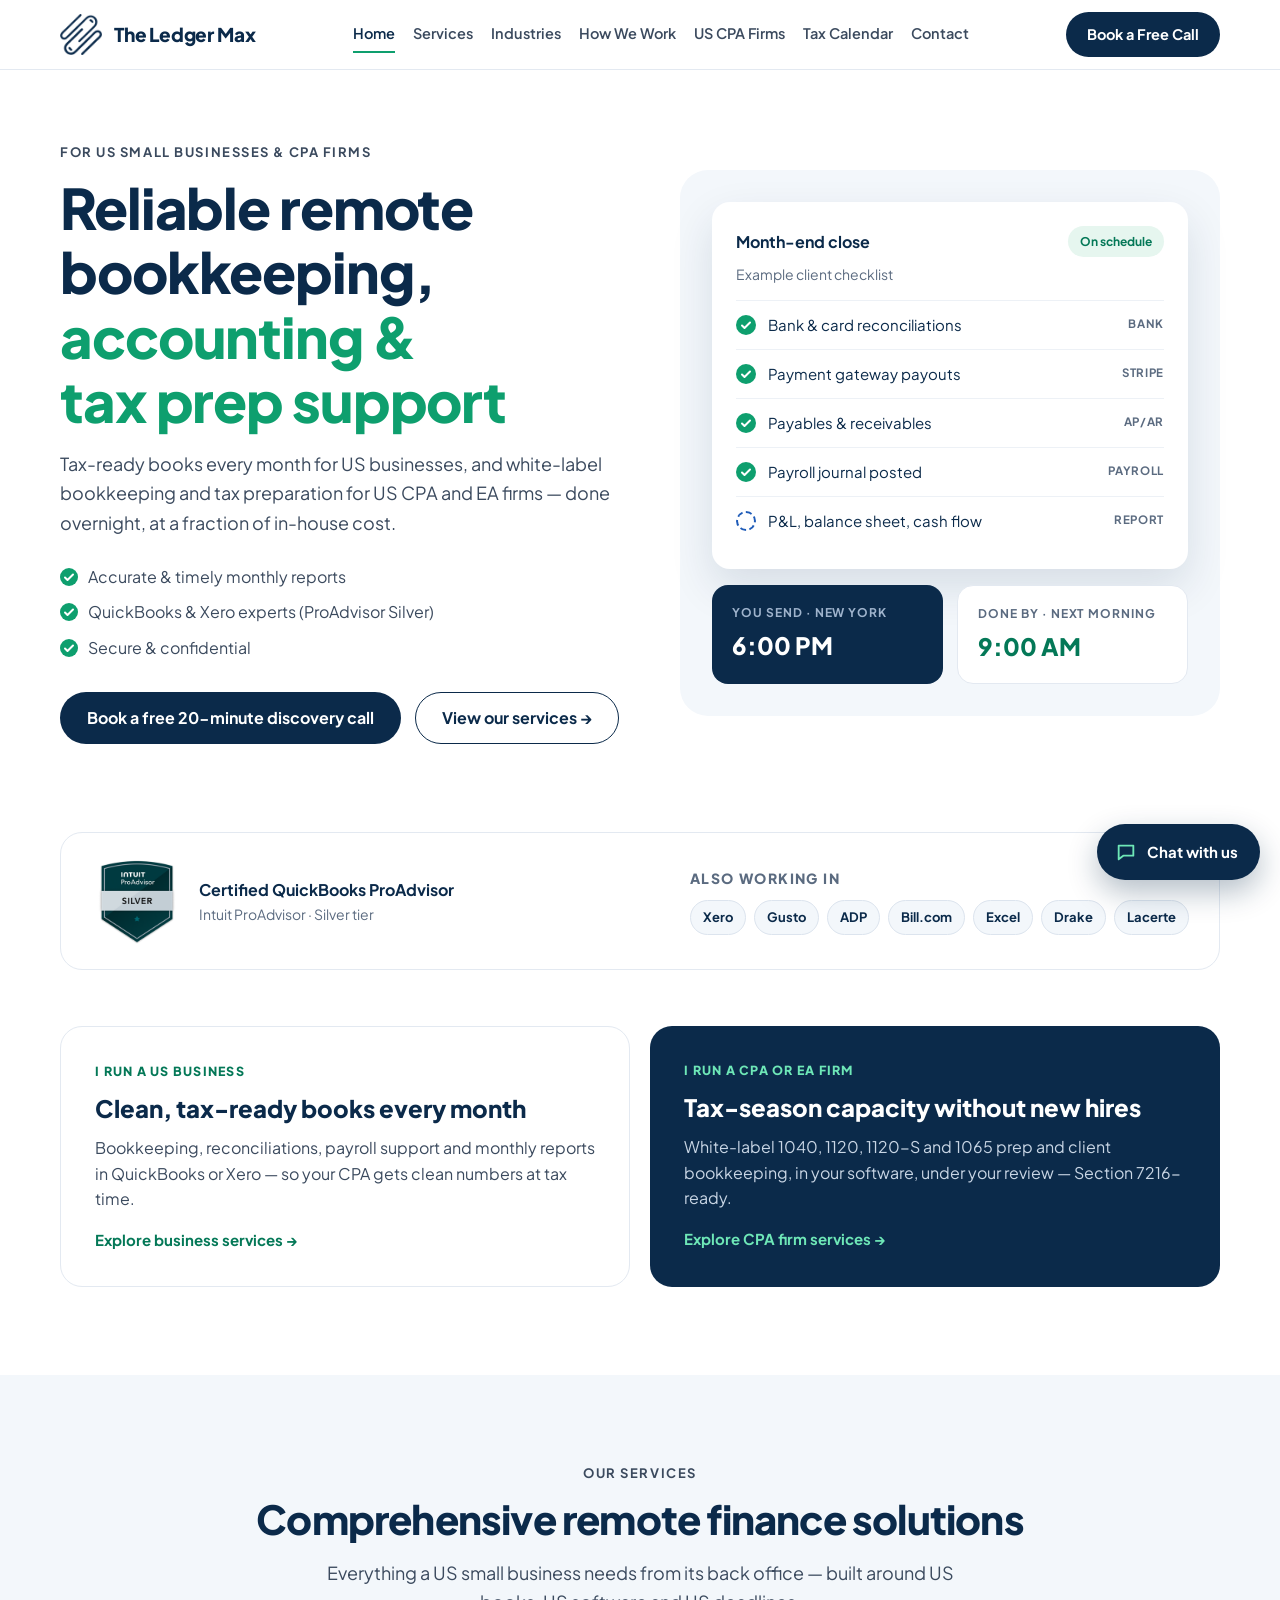
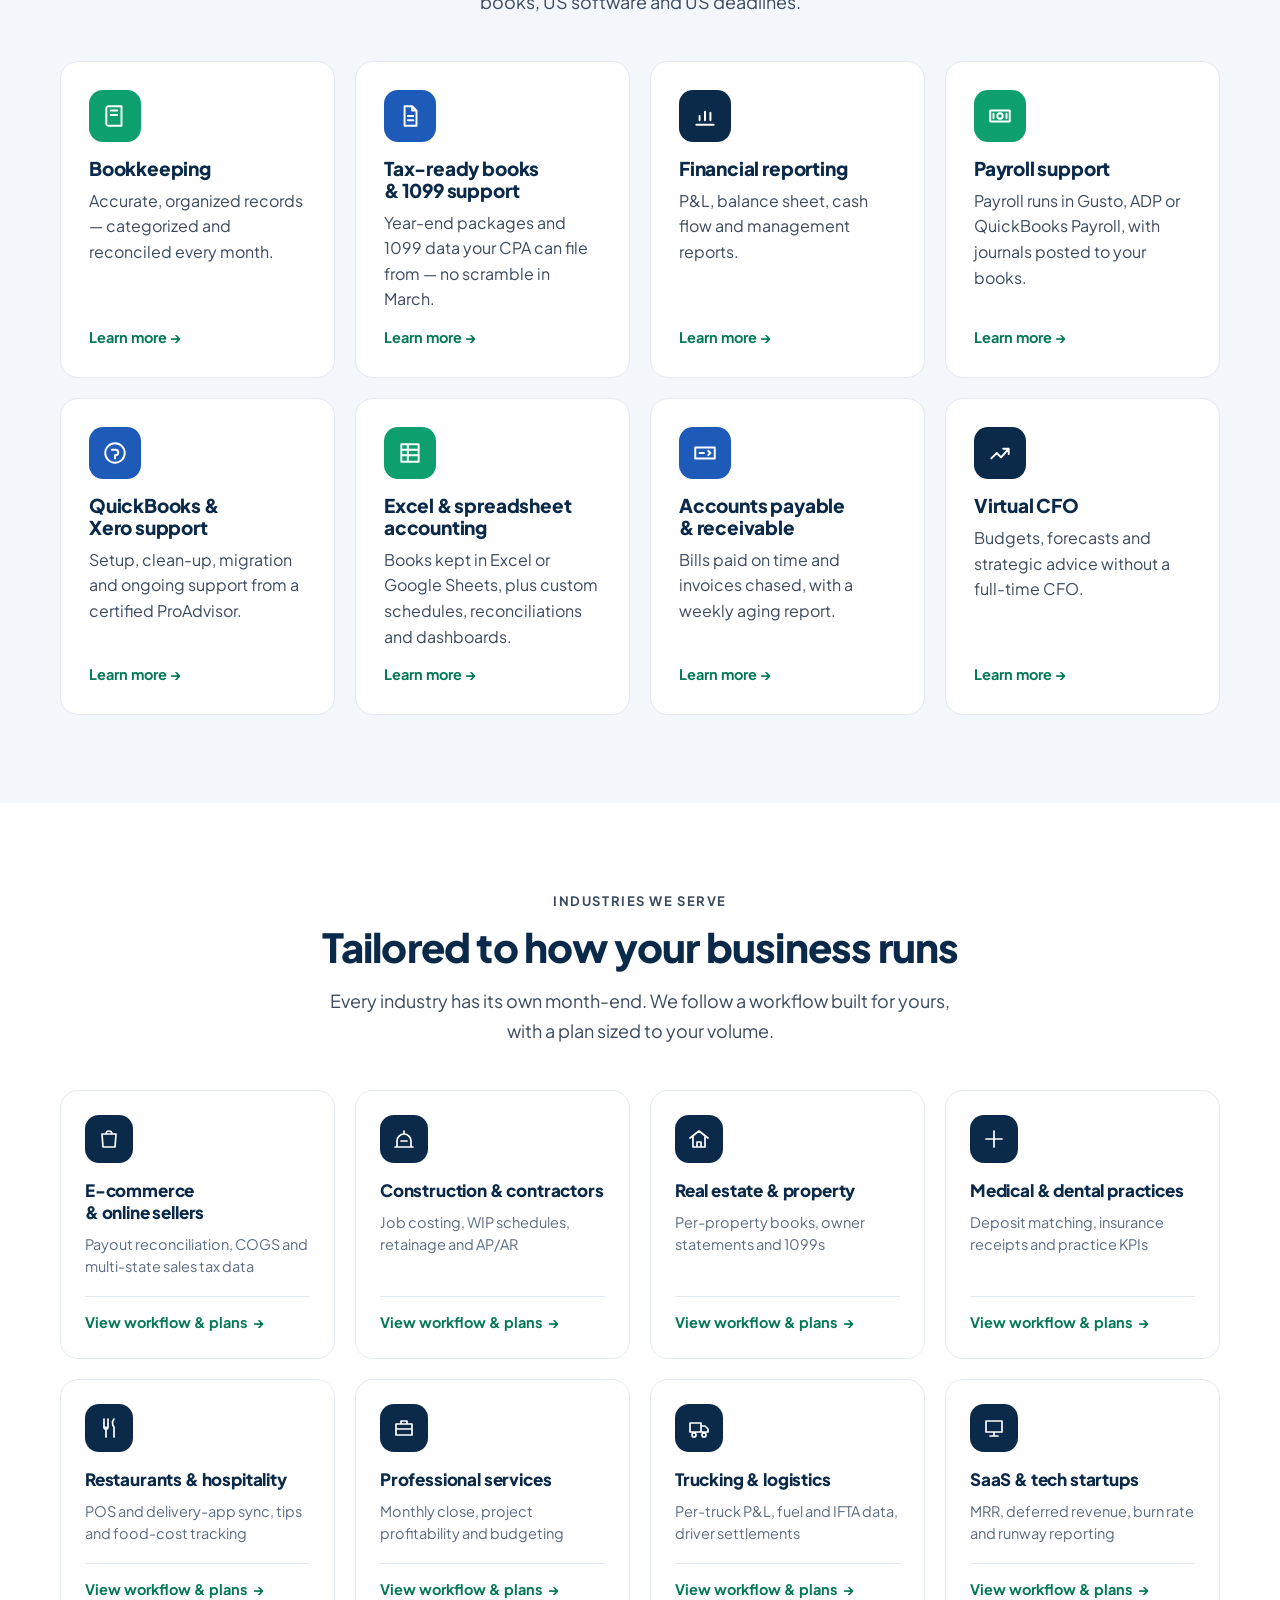
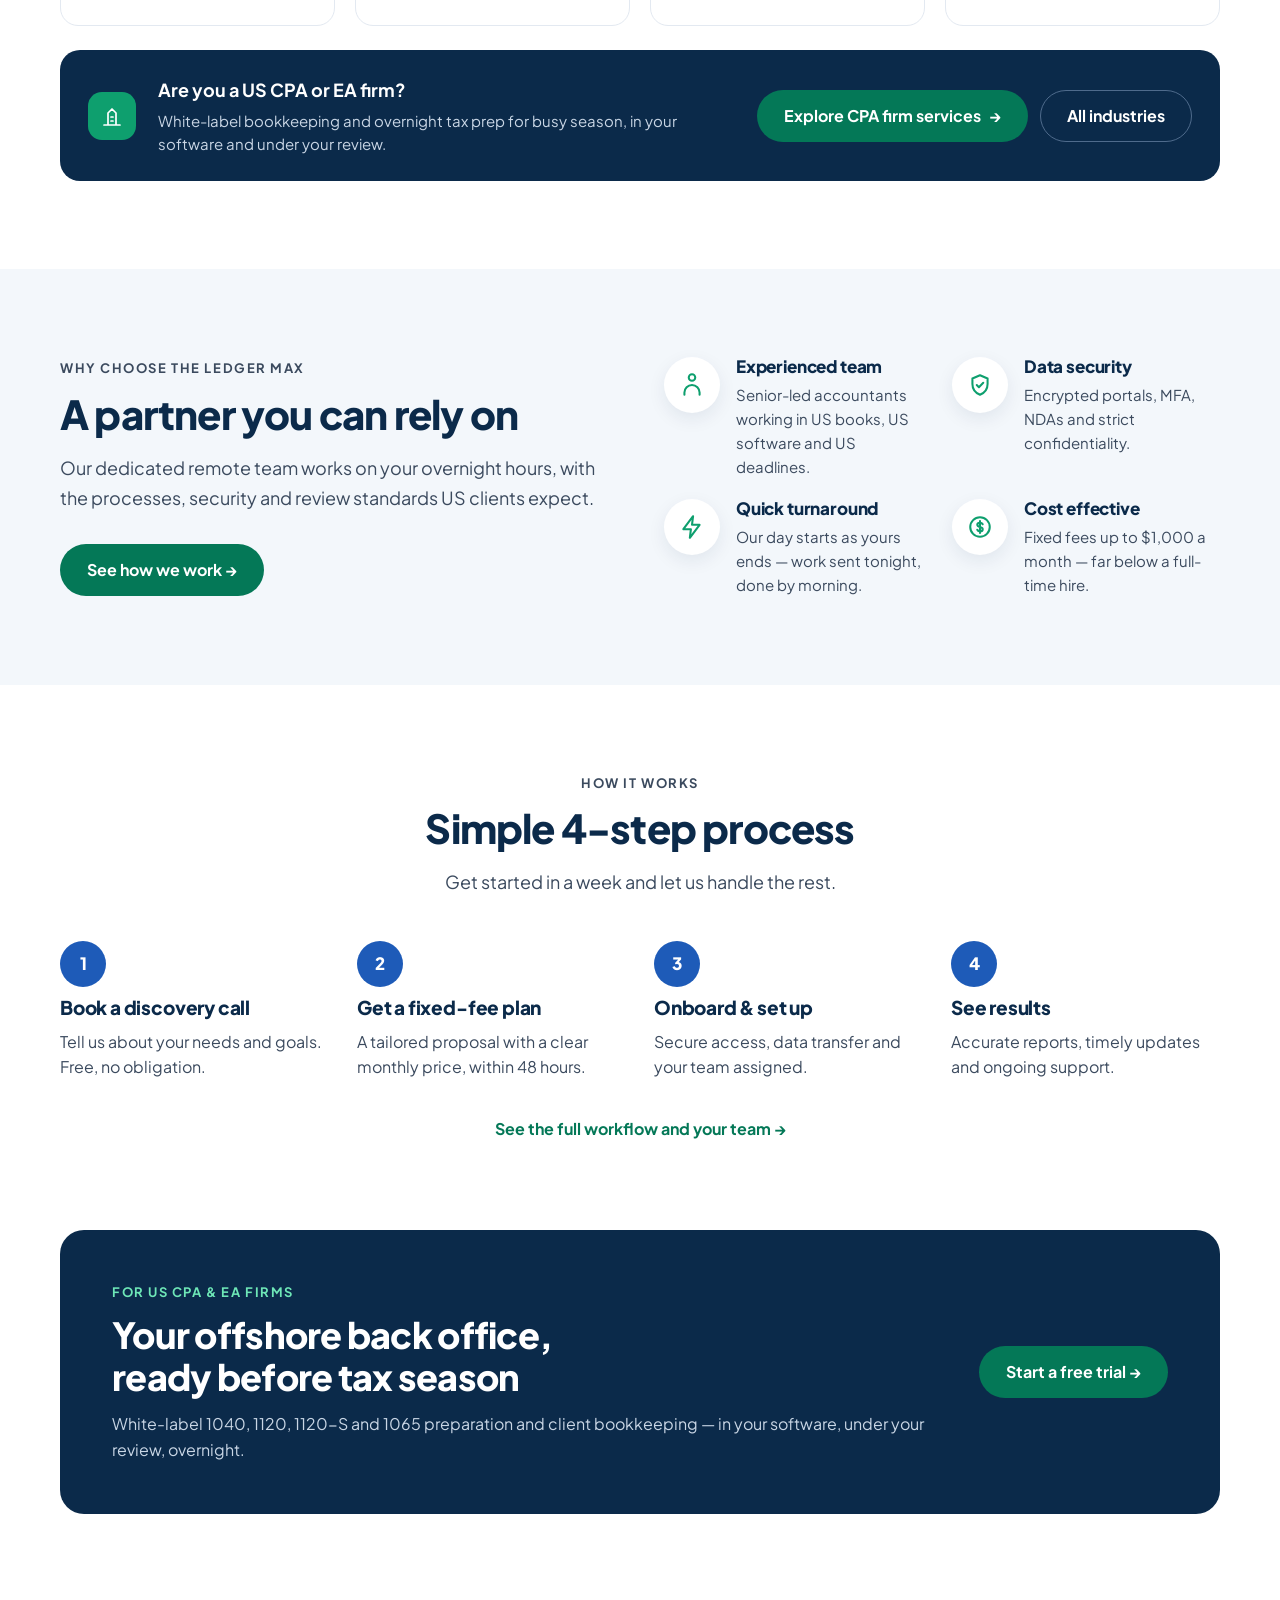
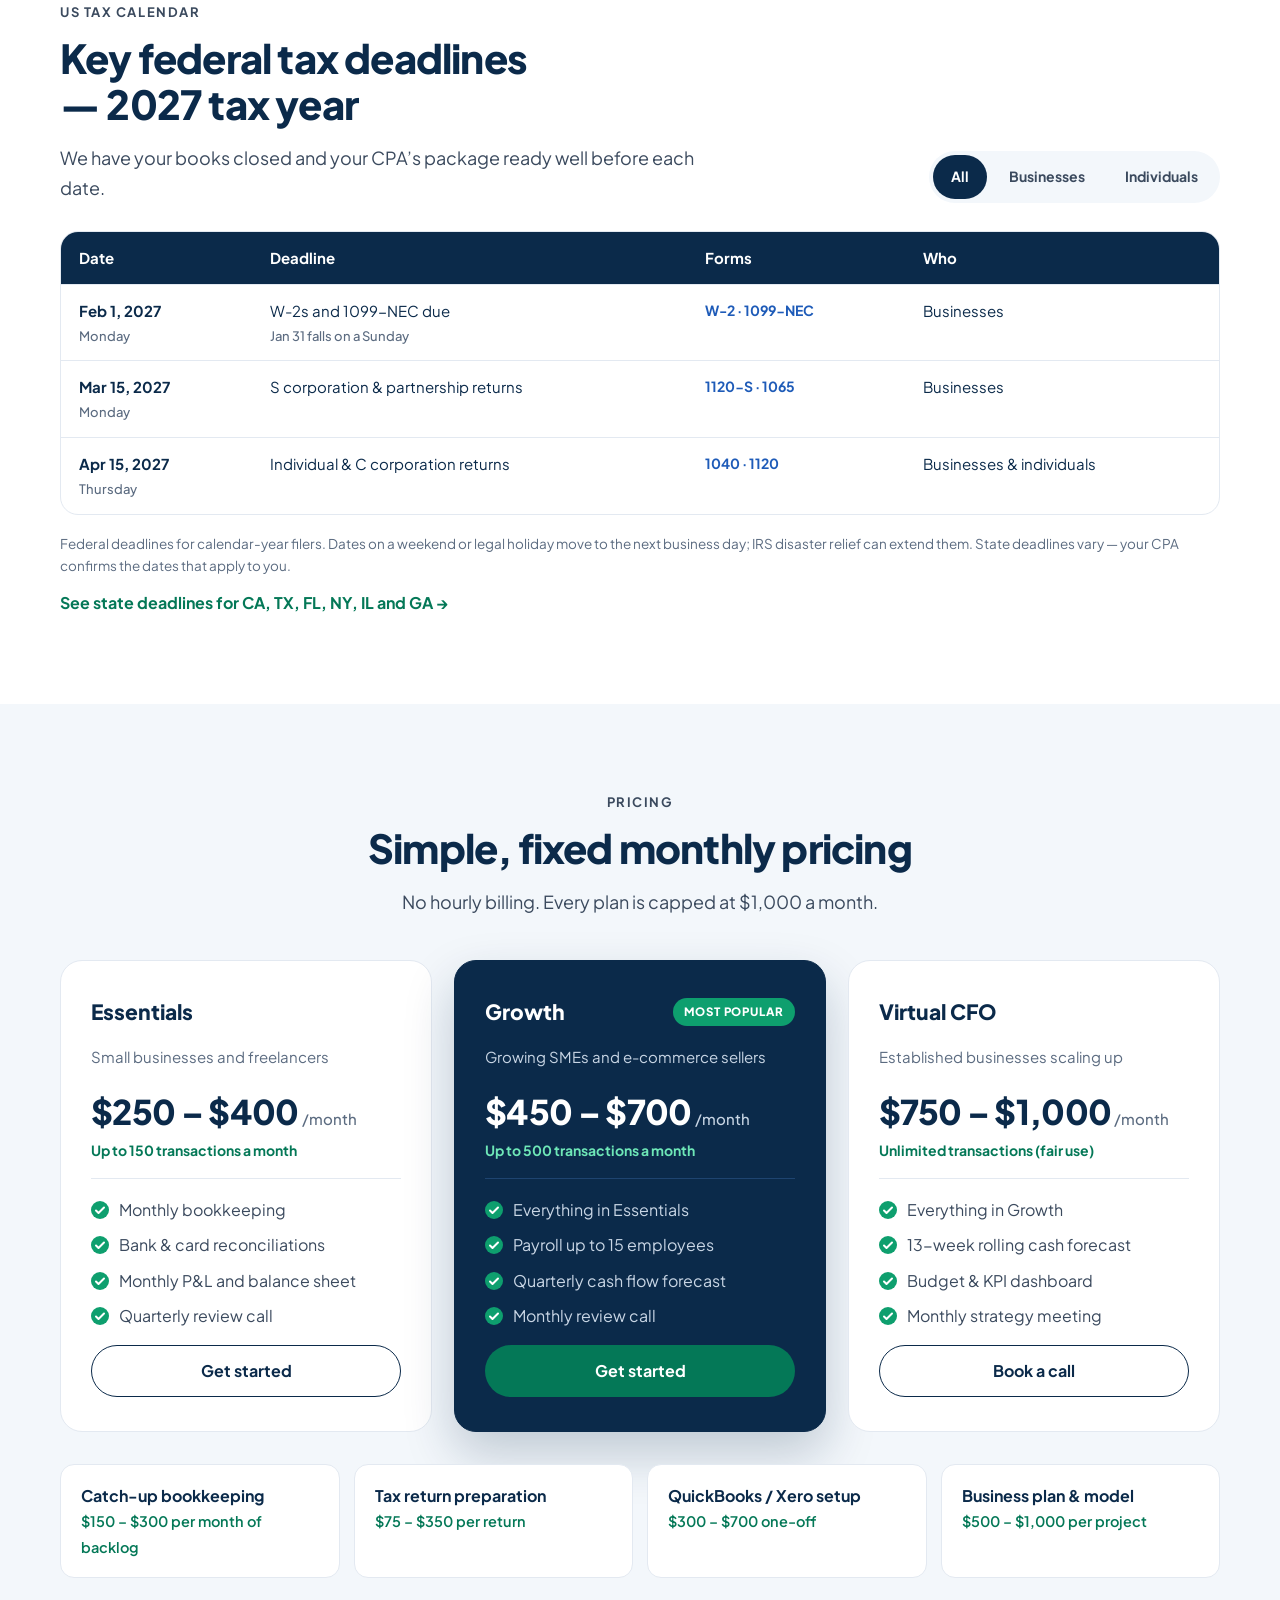
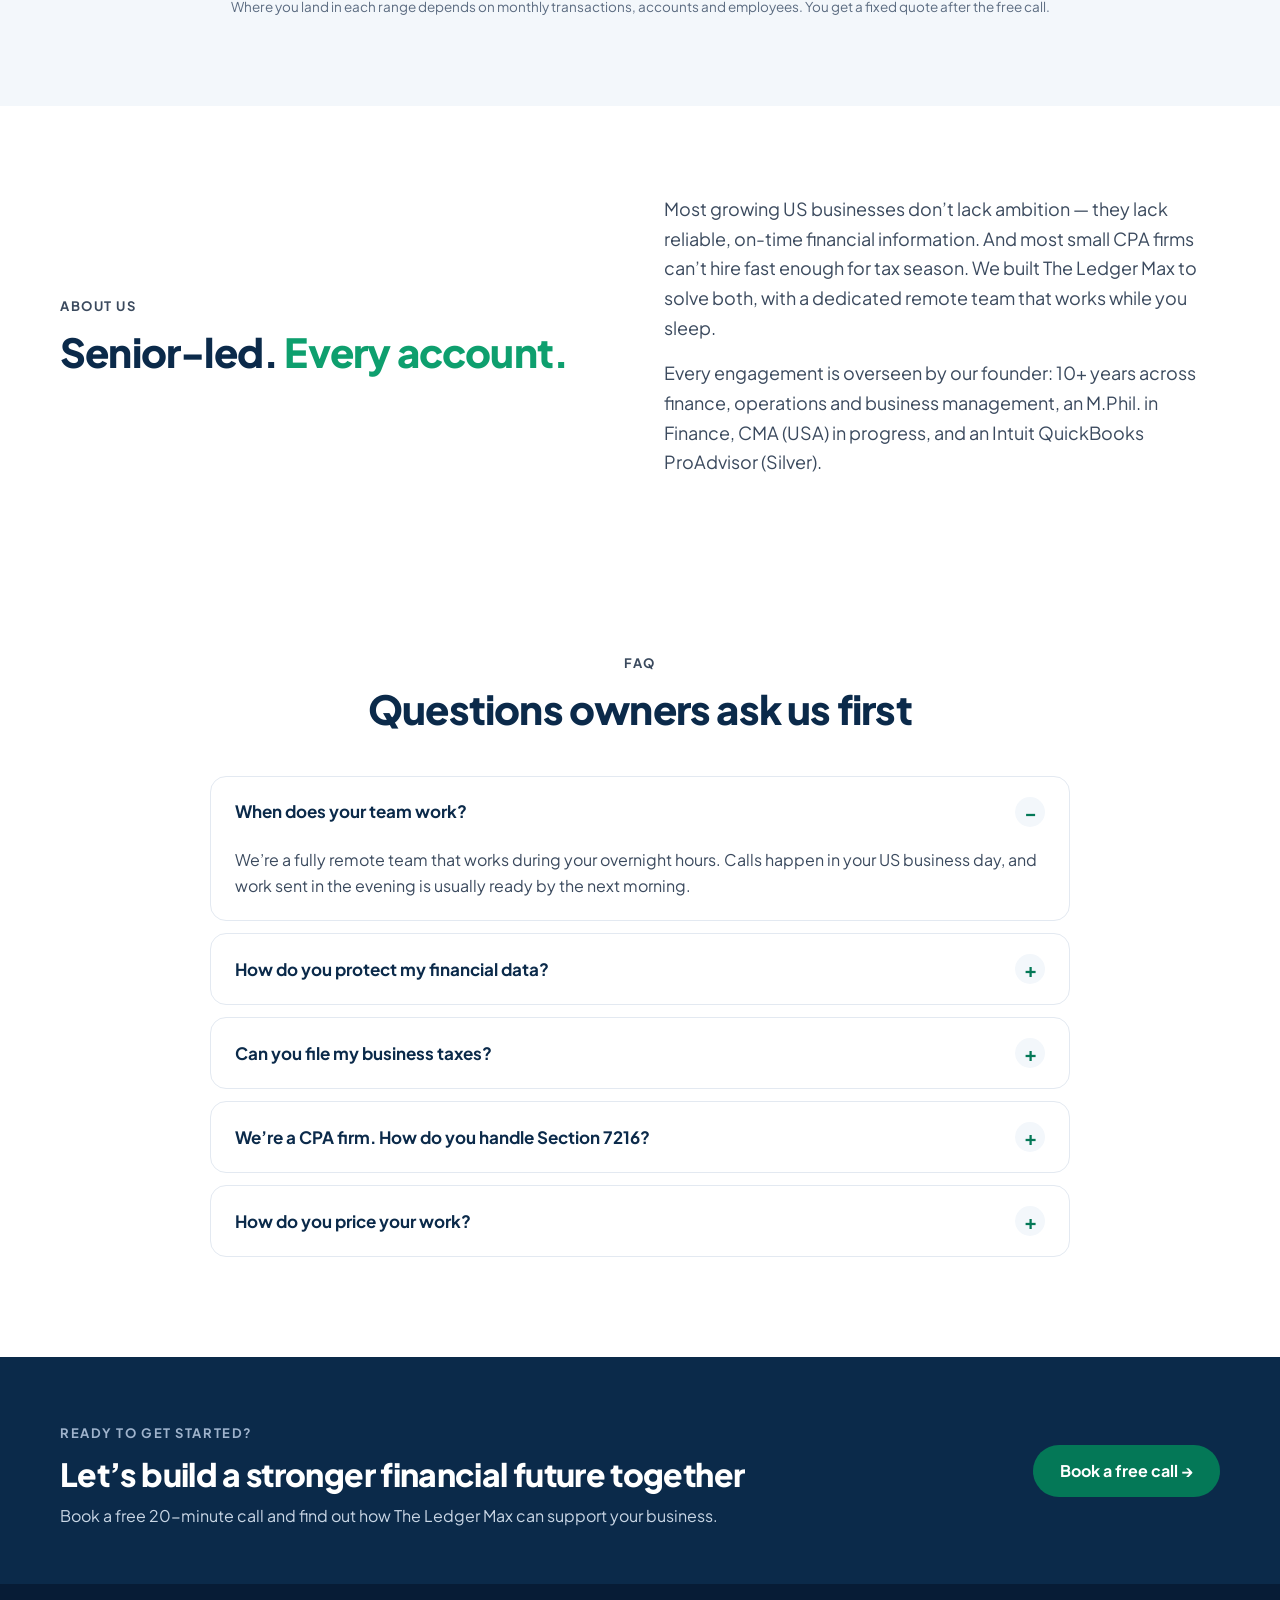
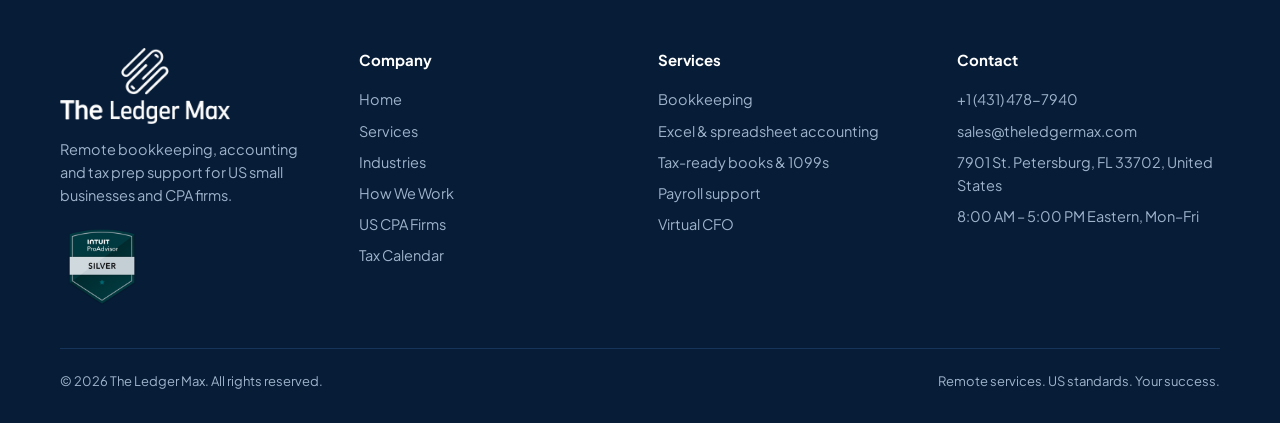
==== commit e82993fa: "Update tax deadline heading to 2027 tax year Co-Authored-By: Claude Sonnet 4.6 <noreply@anthropic.co" ====
--- a/index.html
+++ b/index.html
@@ -247,7 +247,7 @@
     <div class="head-row">
       <div style="max-width:640px">
         <p class="eyebrow">US tax calendar</p>
-        <h2>Key federal tax deadlines — 2026 tax year</h2>
+        <h2>Key federal tax deadlines — 2027 tax year</h2>
         <p class="lead">We have your books closed and your CPA’s package ready well before each date.</p>
       </div>
       <div class="seg" role="group" aria-label="Filter deadlines">
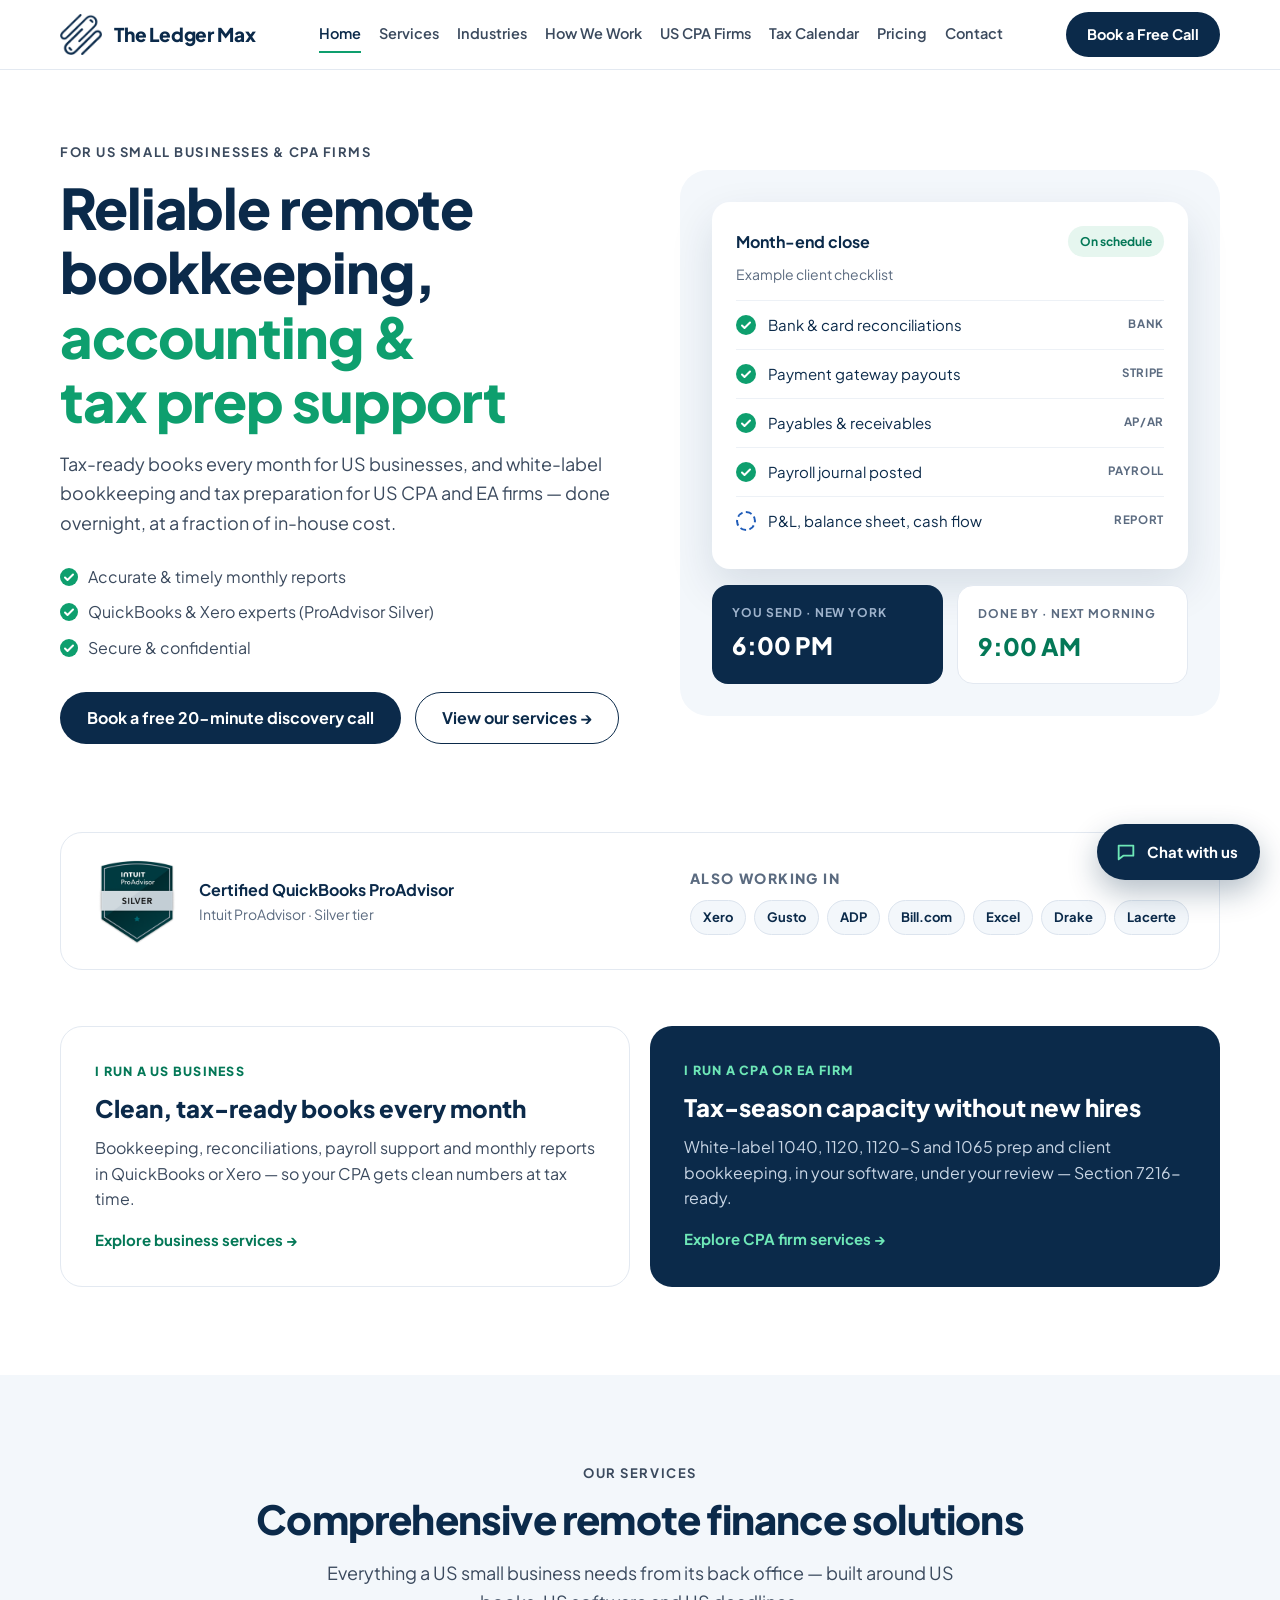
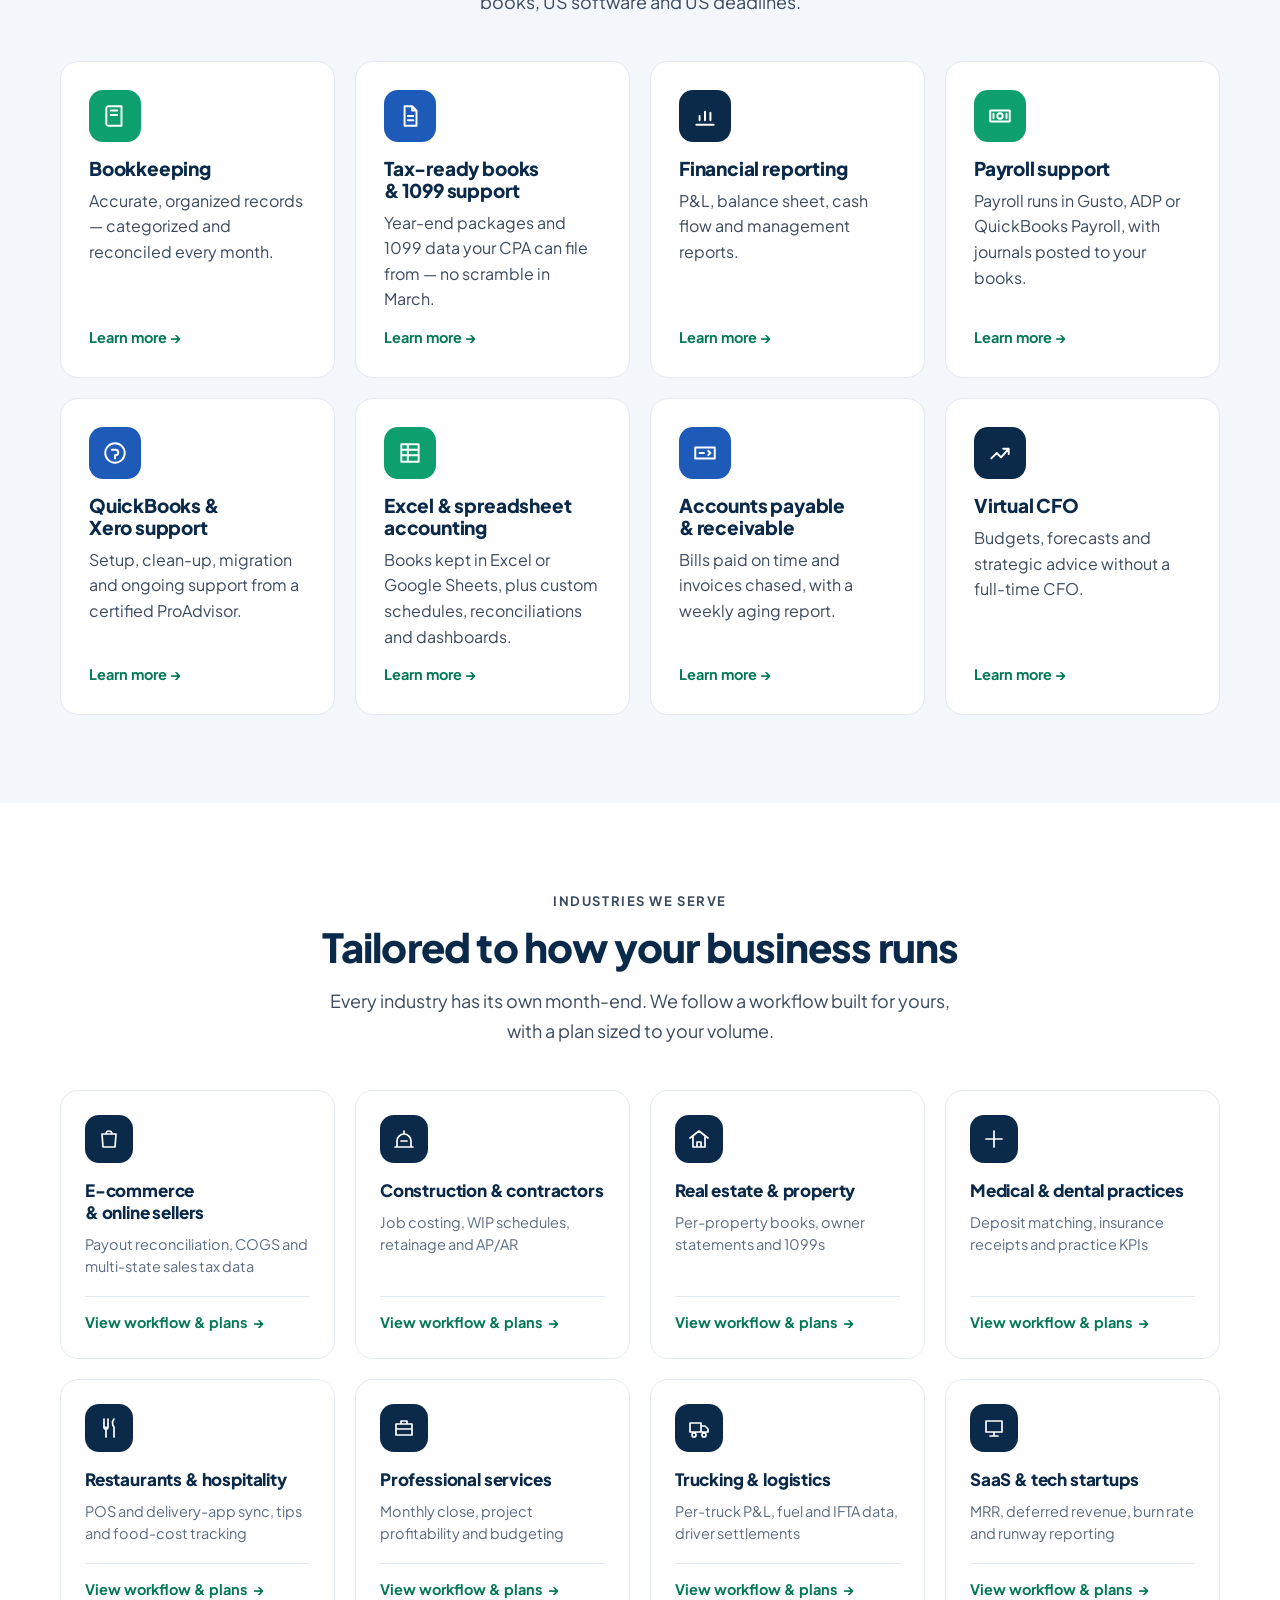
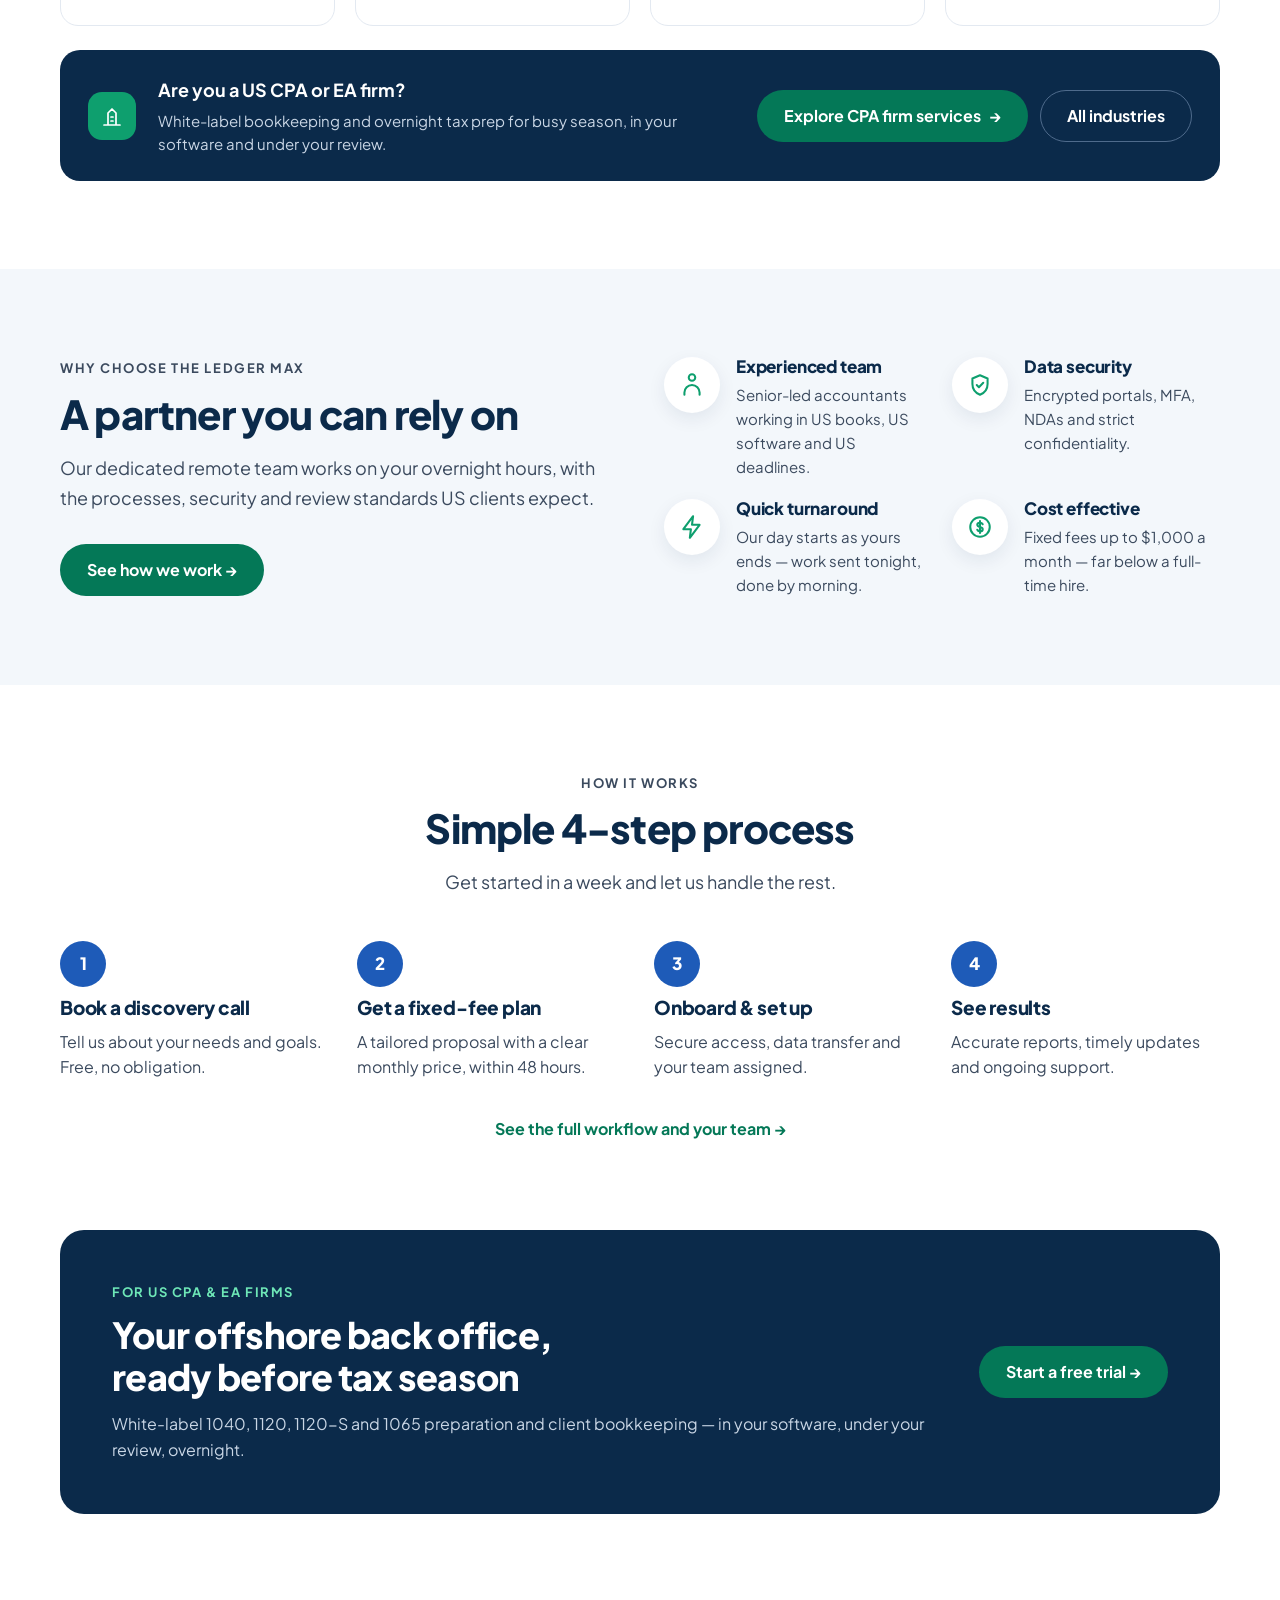
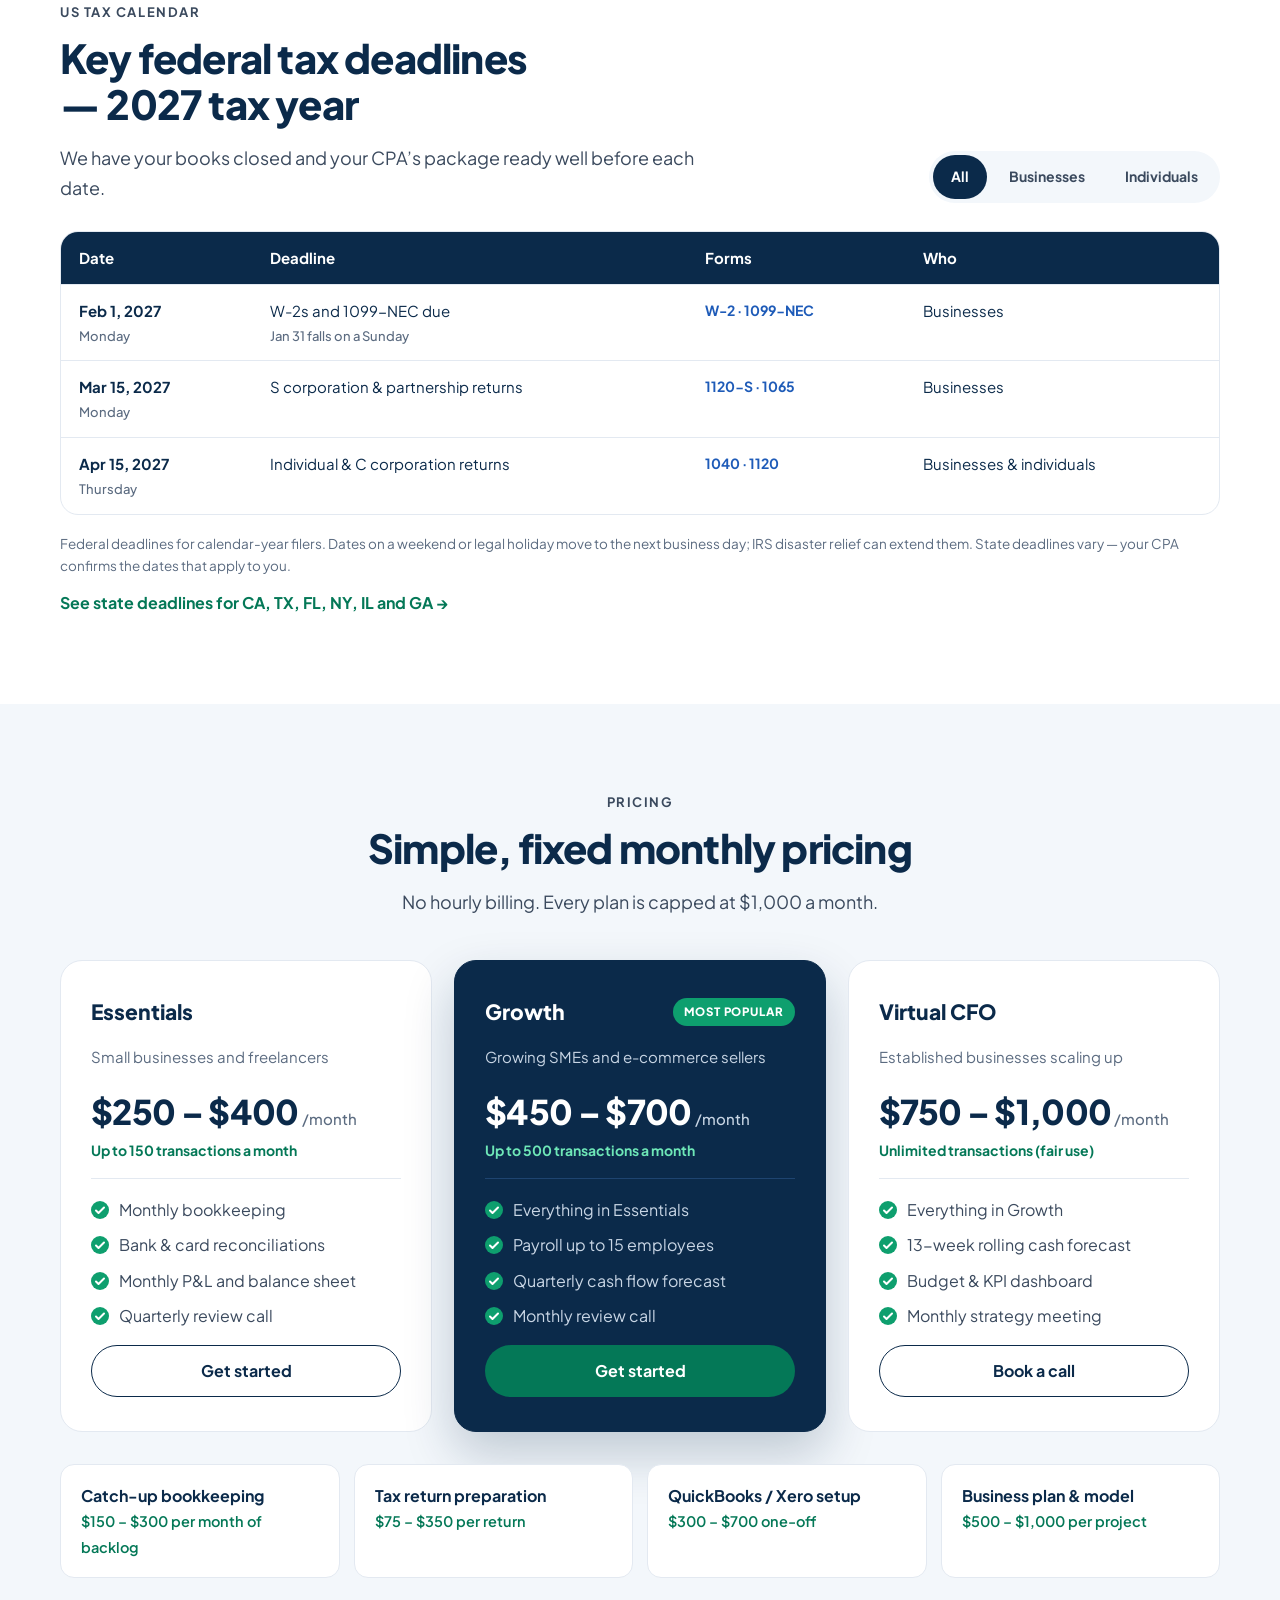
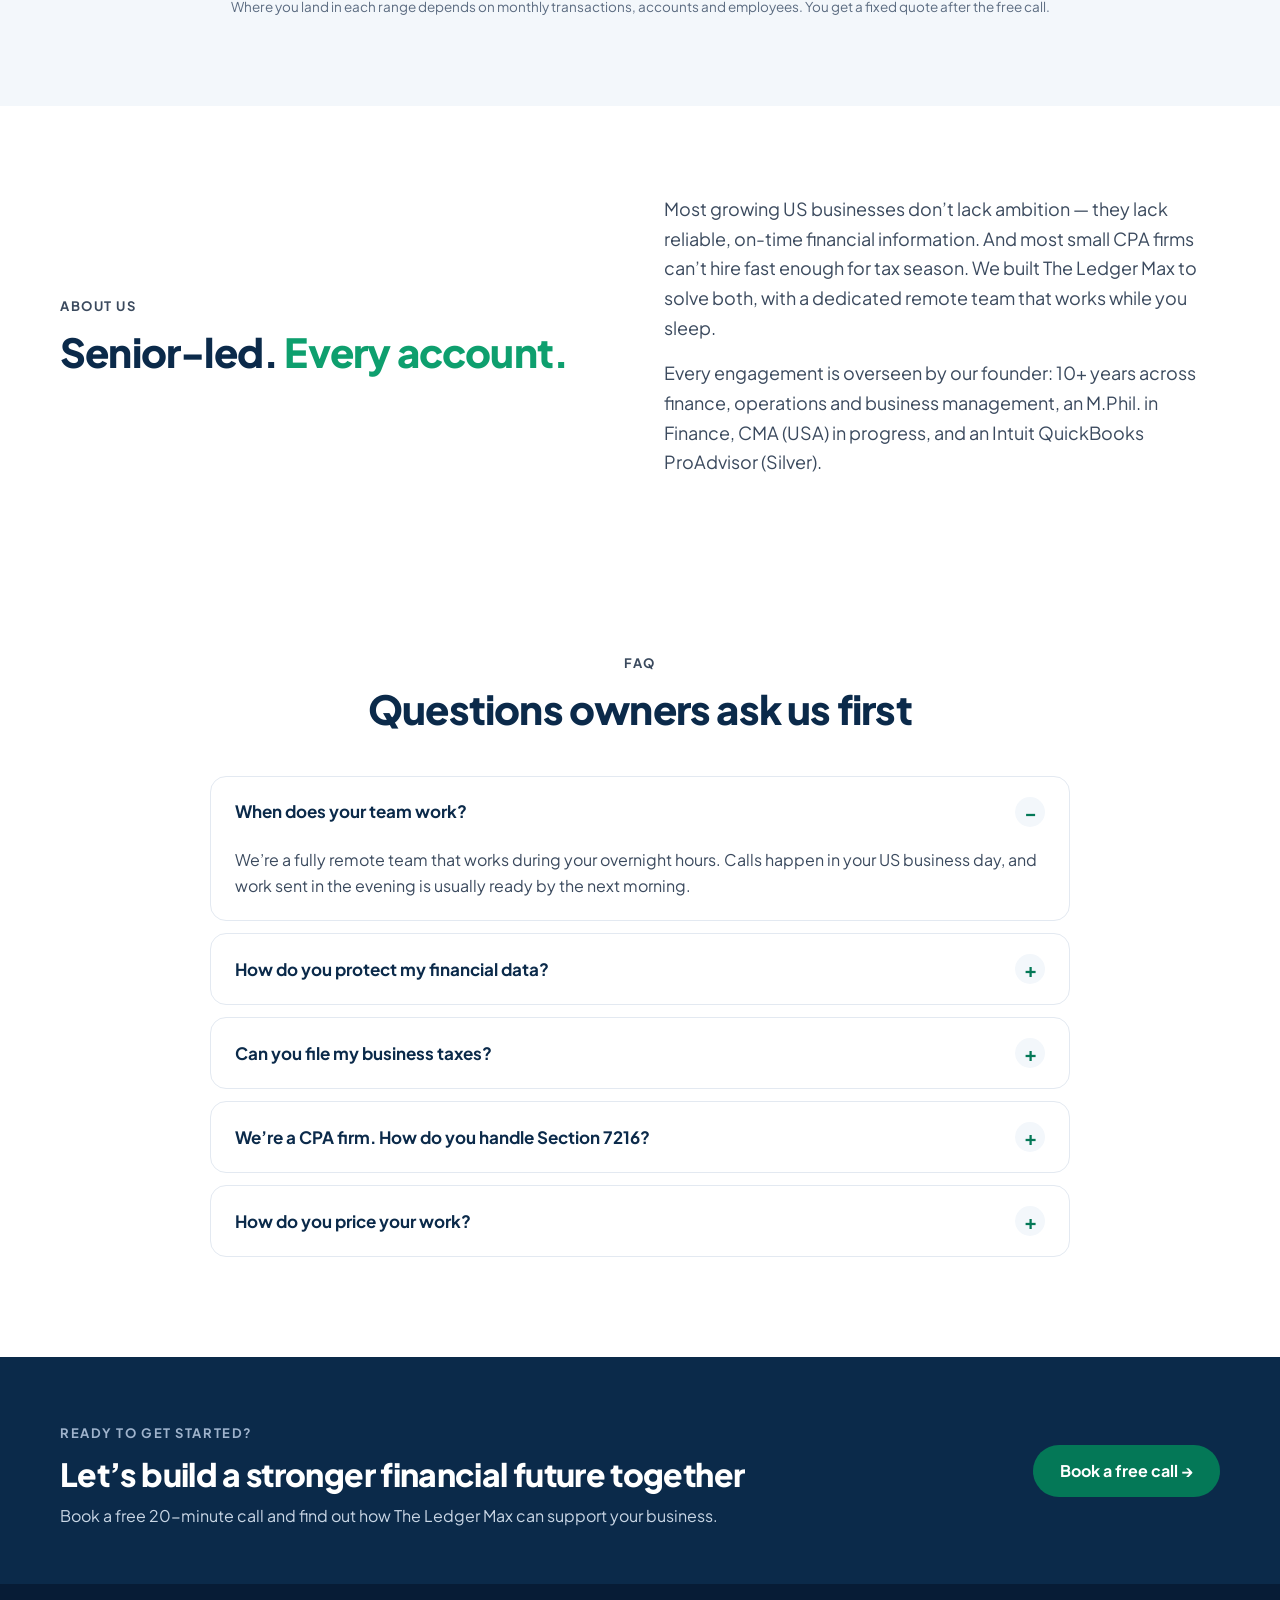
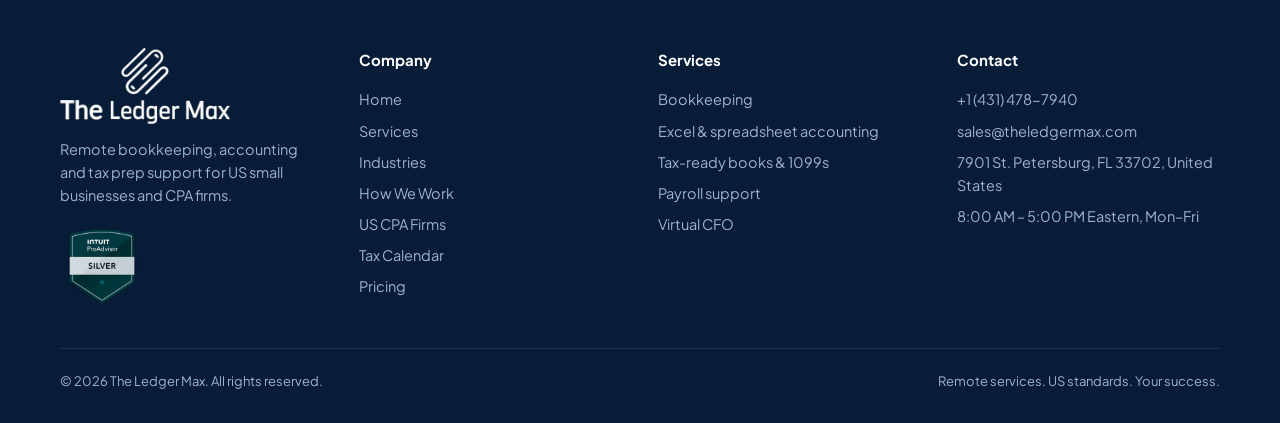
==== commit 26029d33: "Add pricing page; remove pricing from services and industries - New /pricing page with standard plan" ====
--- a/index.html
+++ b/index.html
@@ -34,6 +34,7 @@
         <a href="/how-we-work">How We Work</a>
         <a href="/us-cpa-firms">US CPA Firms</a>
         <a href="/tax-calendar">Tax Calendar</a>
+        <a href="/pricing">Pricing</a>
         <a href="/contact">Contact</a>
         <a class="btn btn-navy nav-cta" href="/contact#book">Book a Free Call</a>
     </nav>
@@ -355,7 +356,7 @@
       </div>
       <div>
         <h4>Company</h4>
-        <a href="/">Home</a><a href="/services">Services</a><a href="/industries">Industries</a><a href="/how-we-work">How We Work</a><a href="/us-cpa-firms">US CPA Firms</a><a href="/tax-calendar">Tax Calendar</a>
+        <a href="/">Home</a><a href="/services">Services</a><a href="/industries">Industries</a><a href="/how-we-work">How We Work</a><a href="/us-cpa-firms">US CPA Firms</a><a href="/tax-calendar">Tax Calendar</a><a href="/pricing">Pricing</a>
       </div>
       <div>
         <h4>Services</h4>
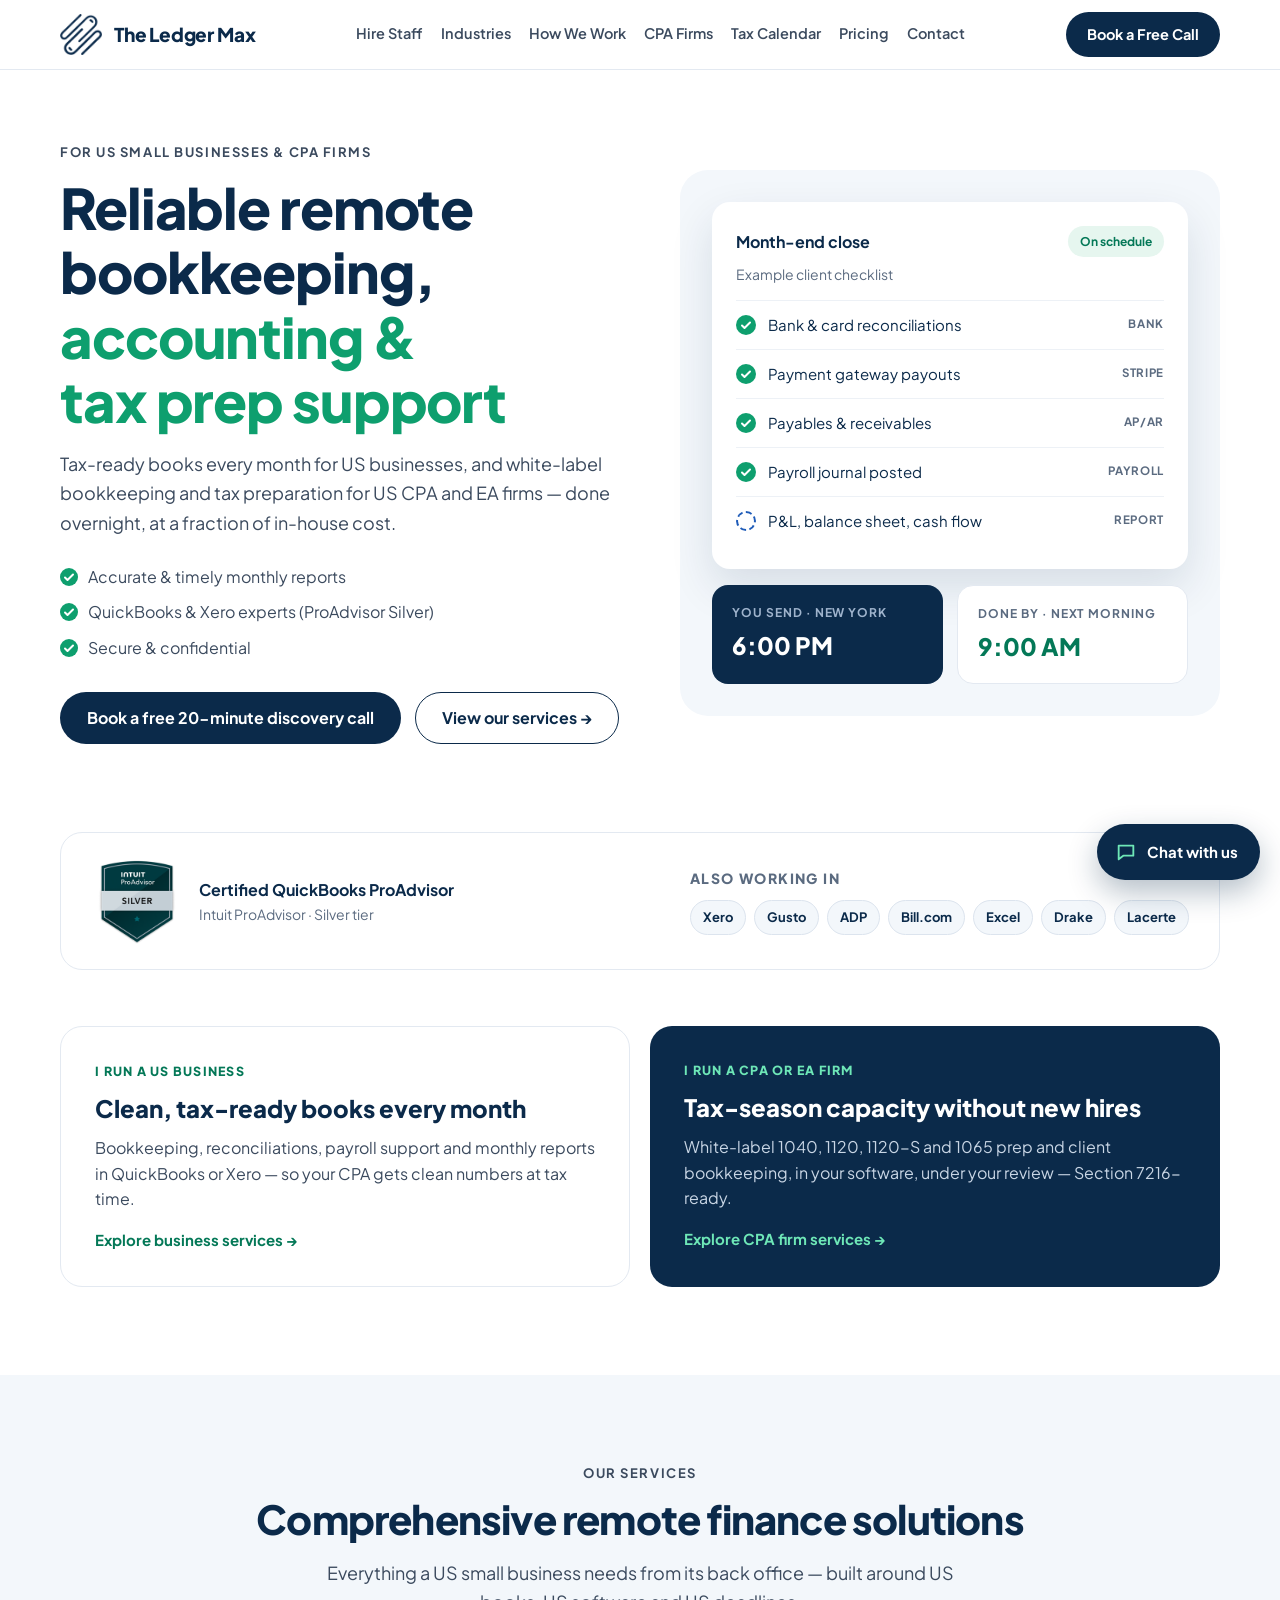
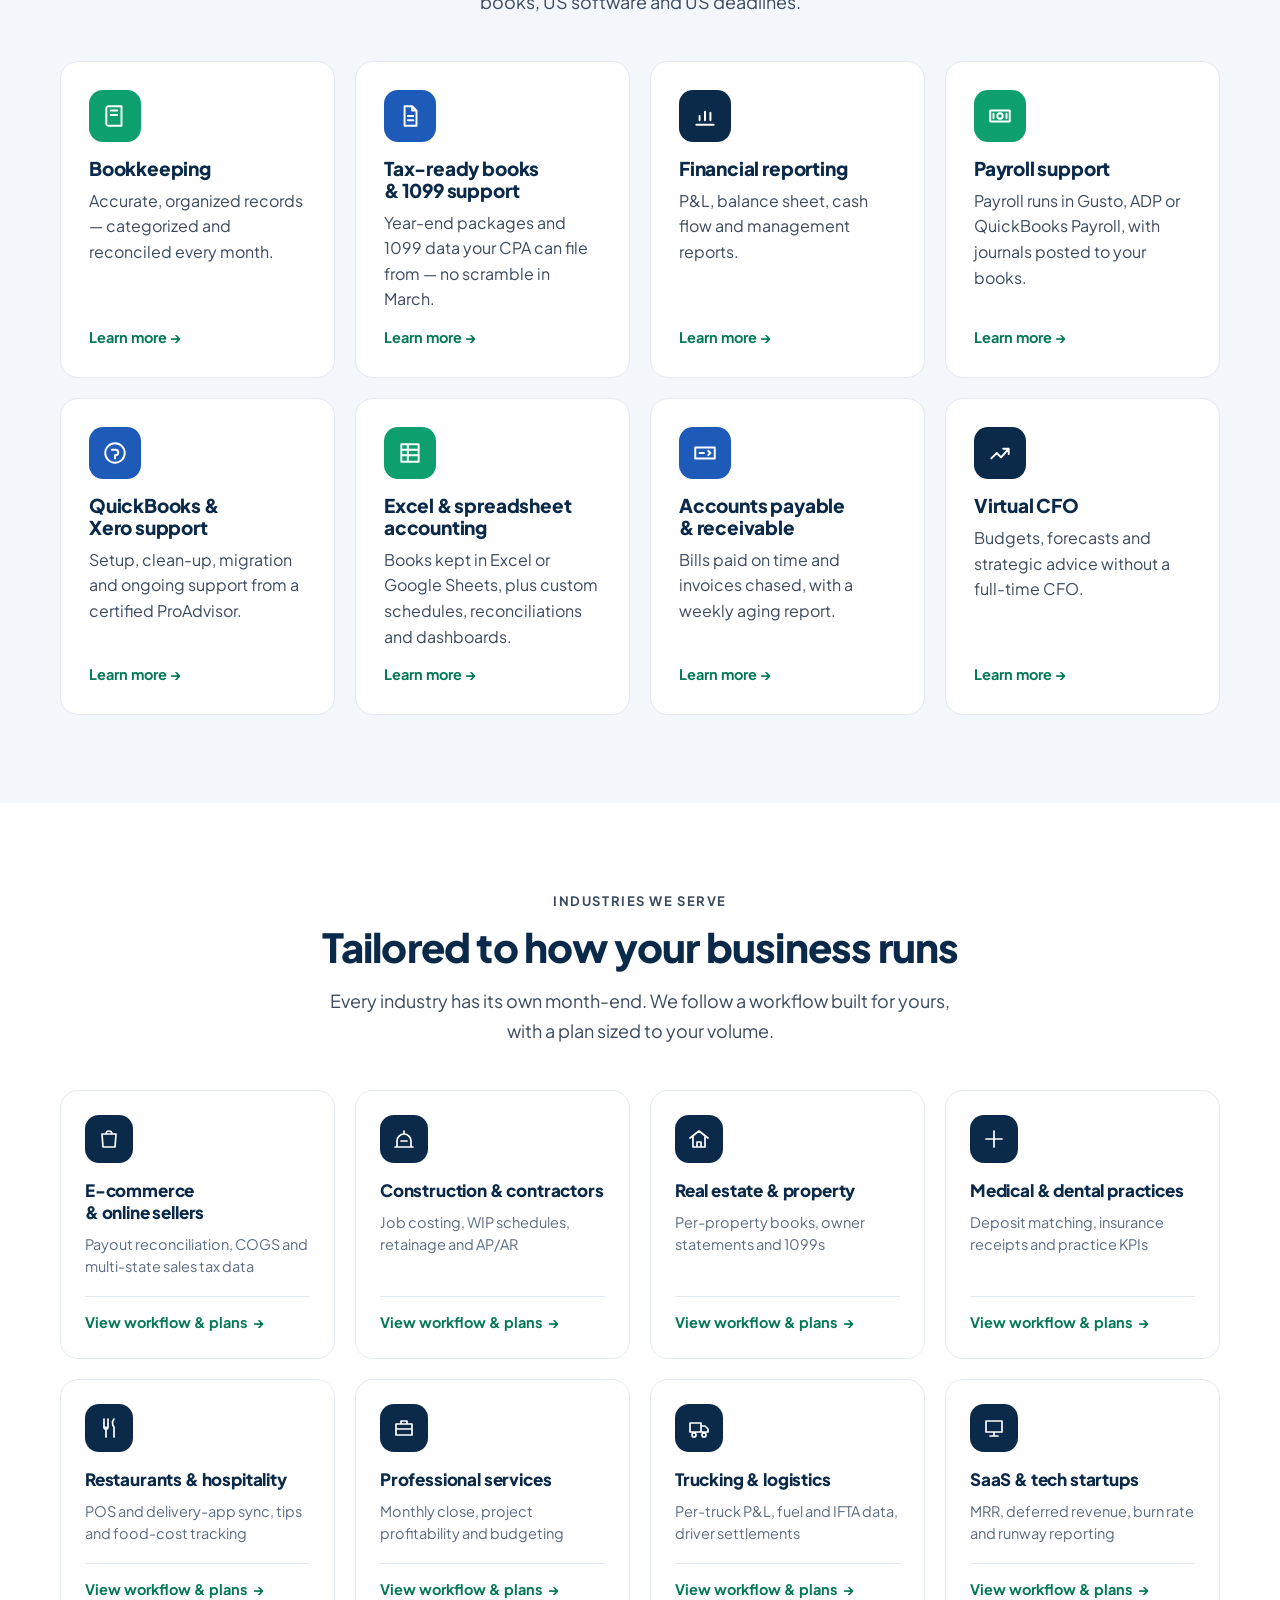
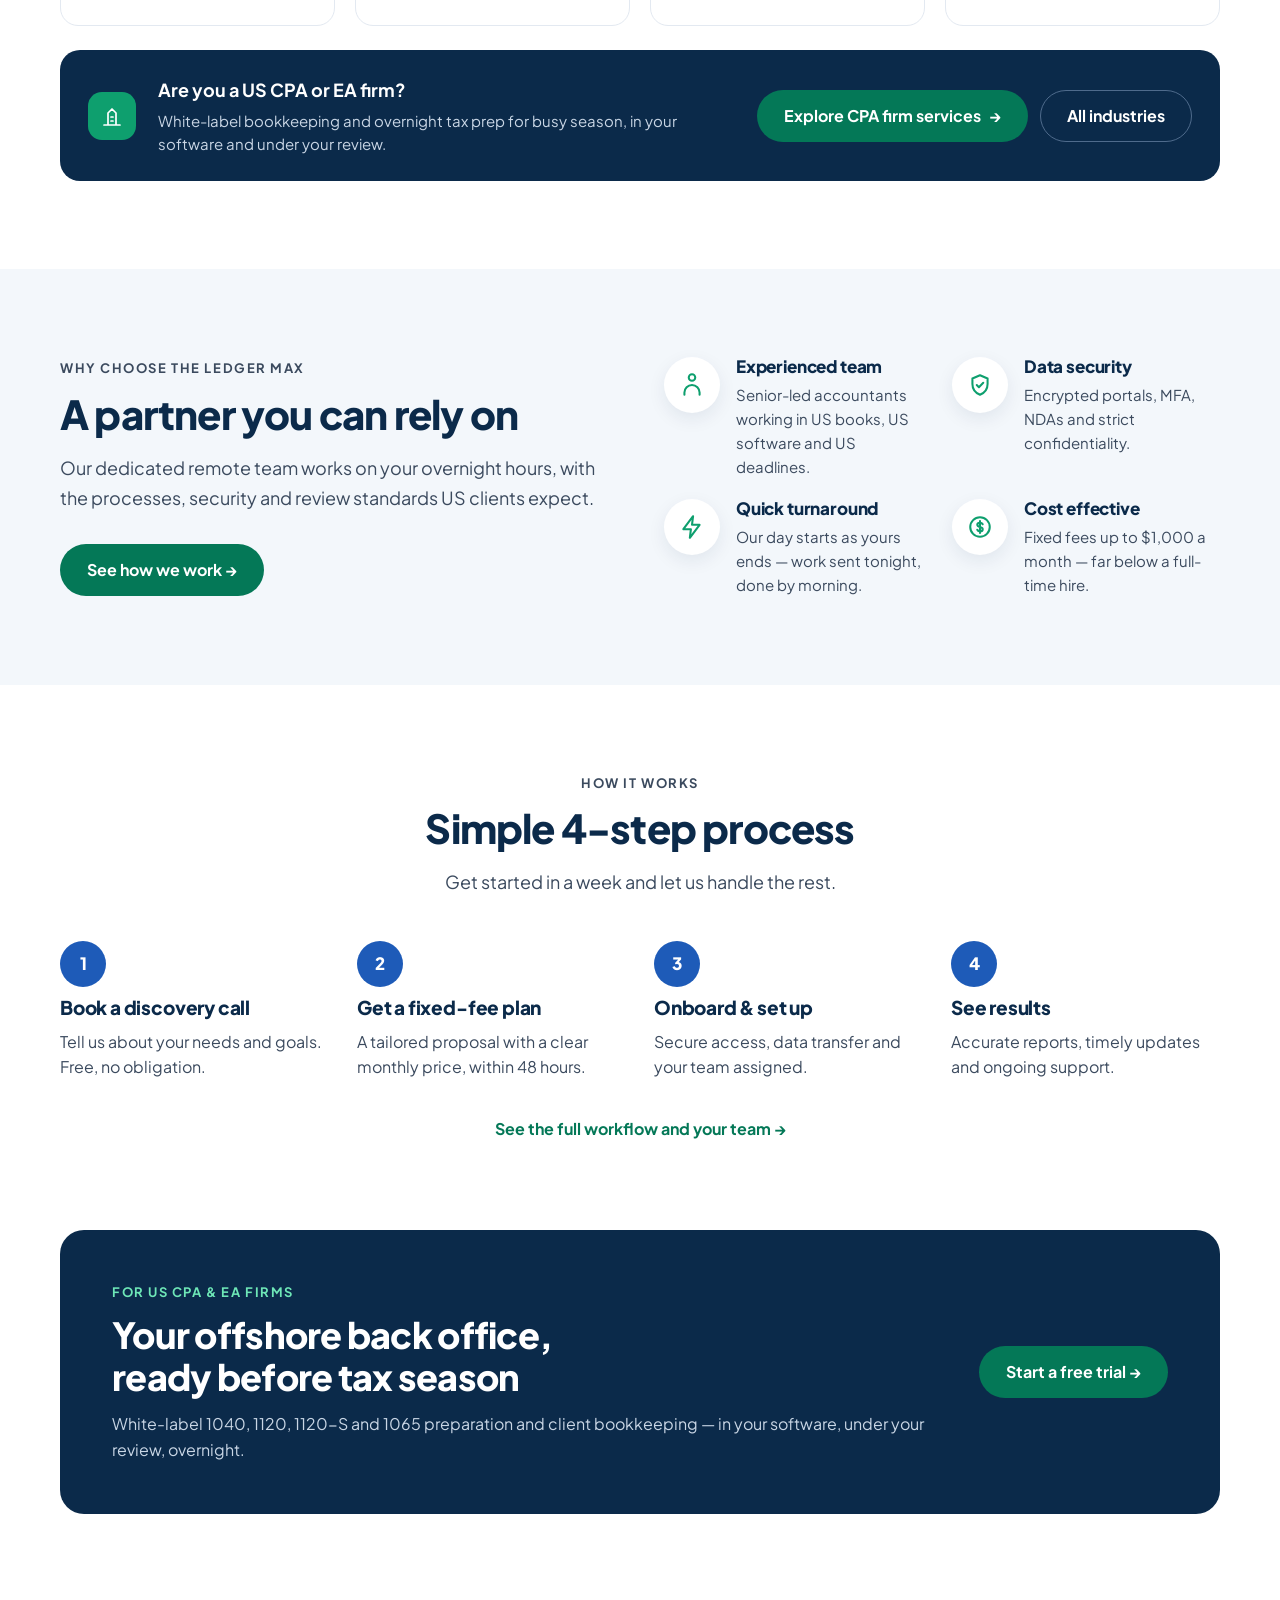
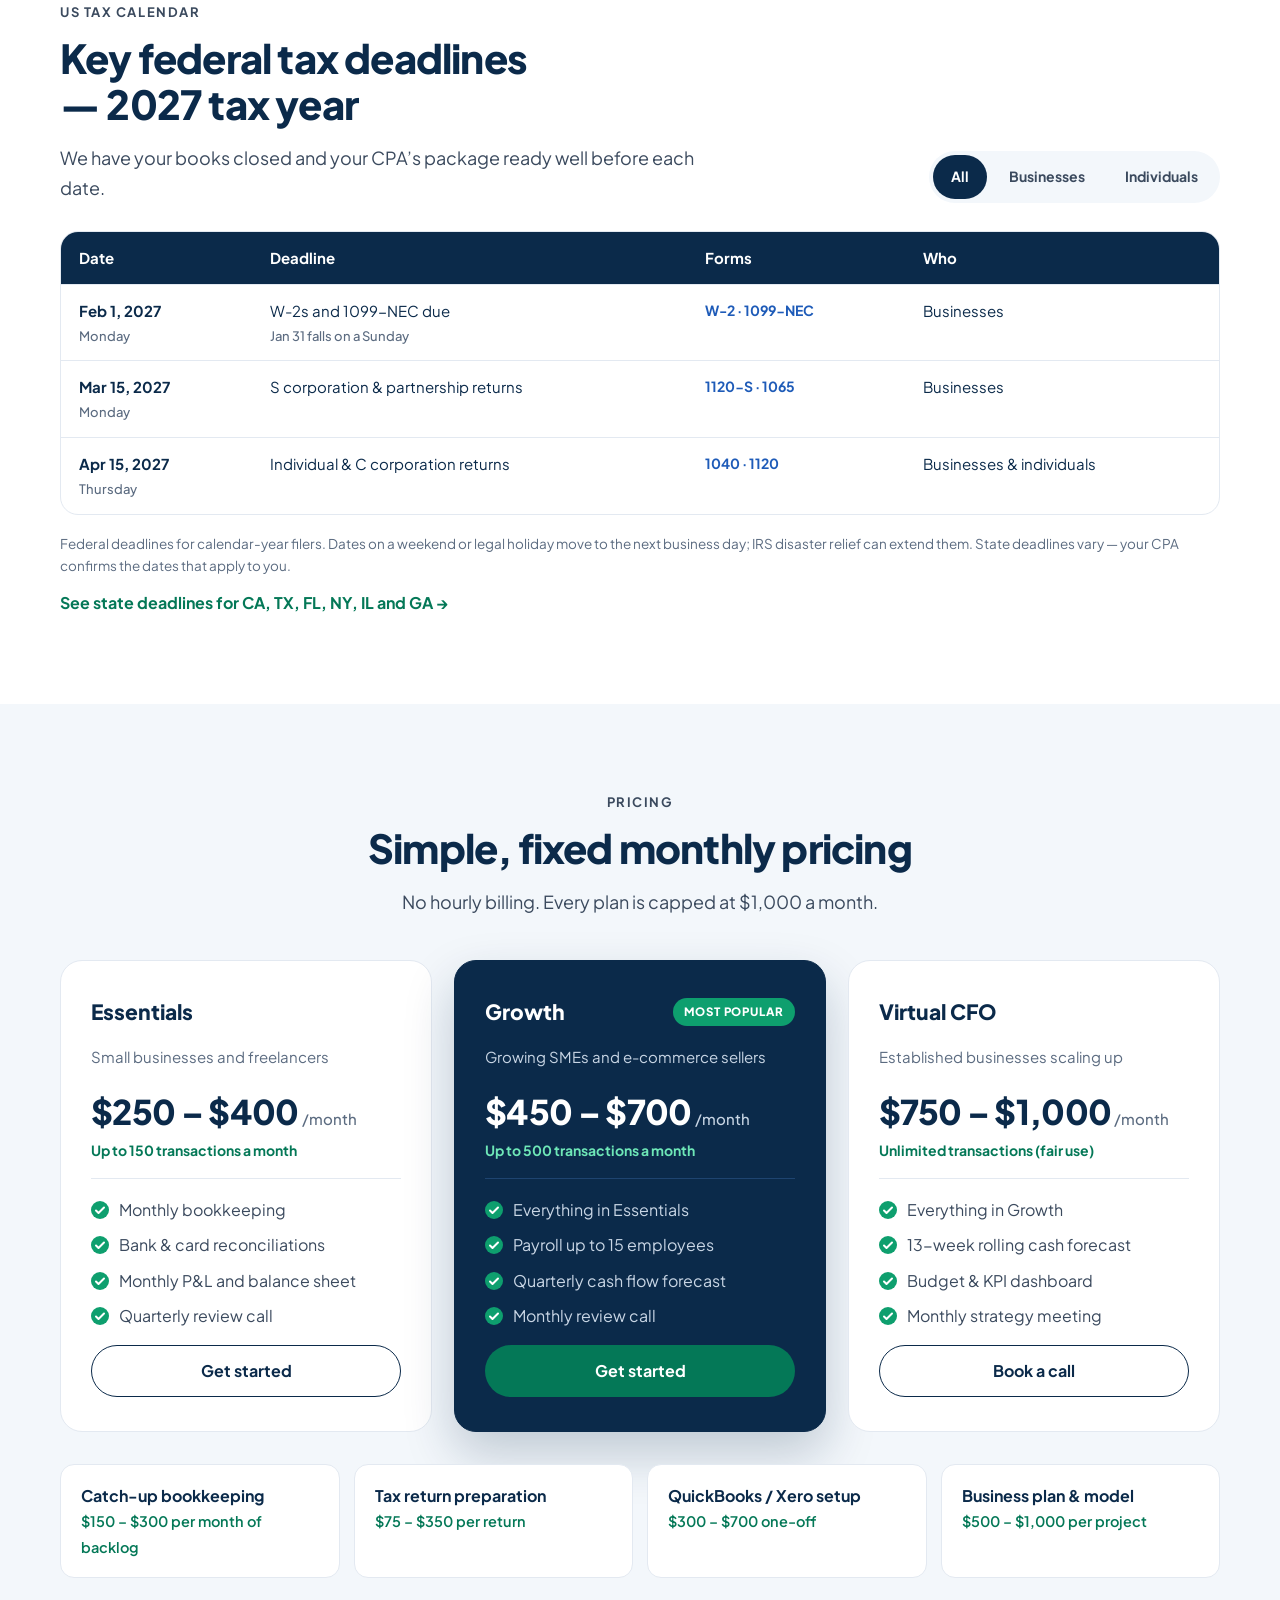
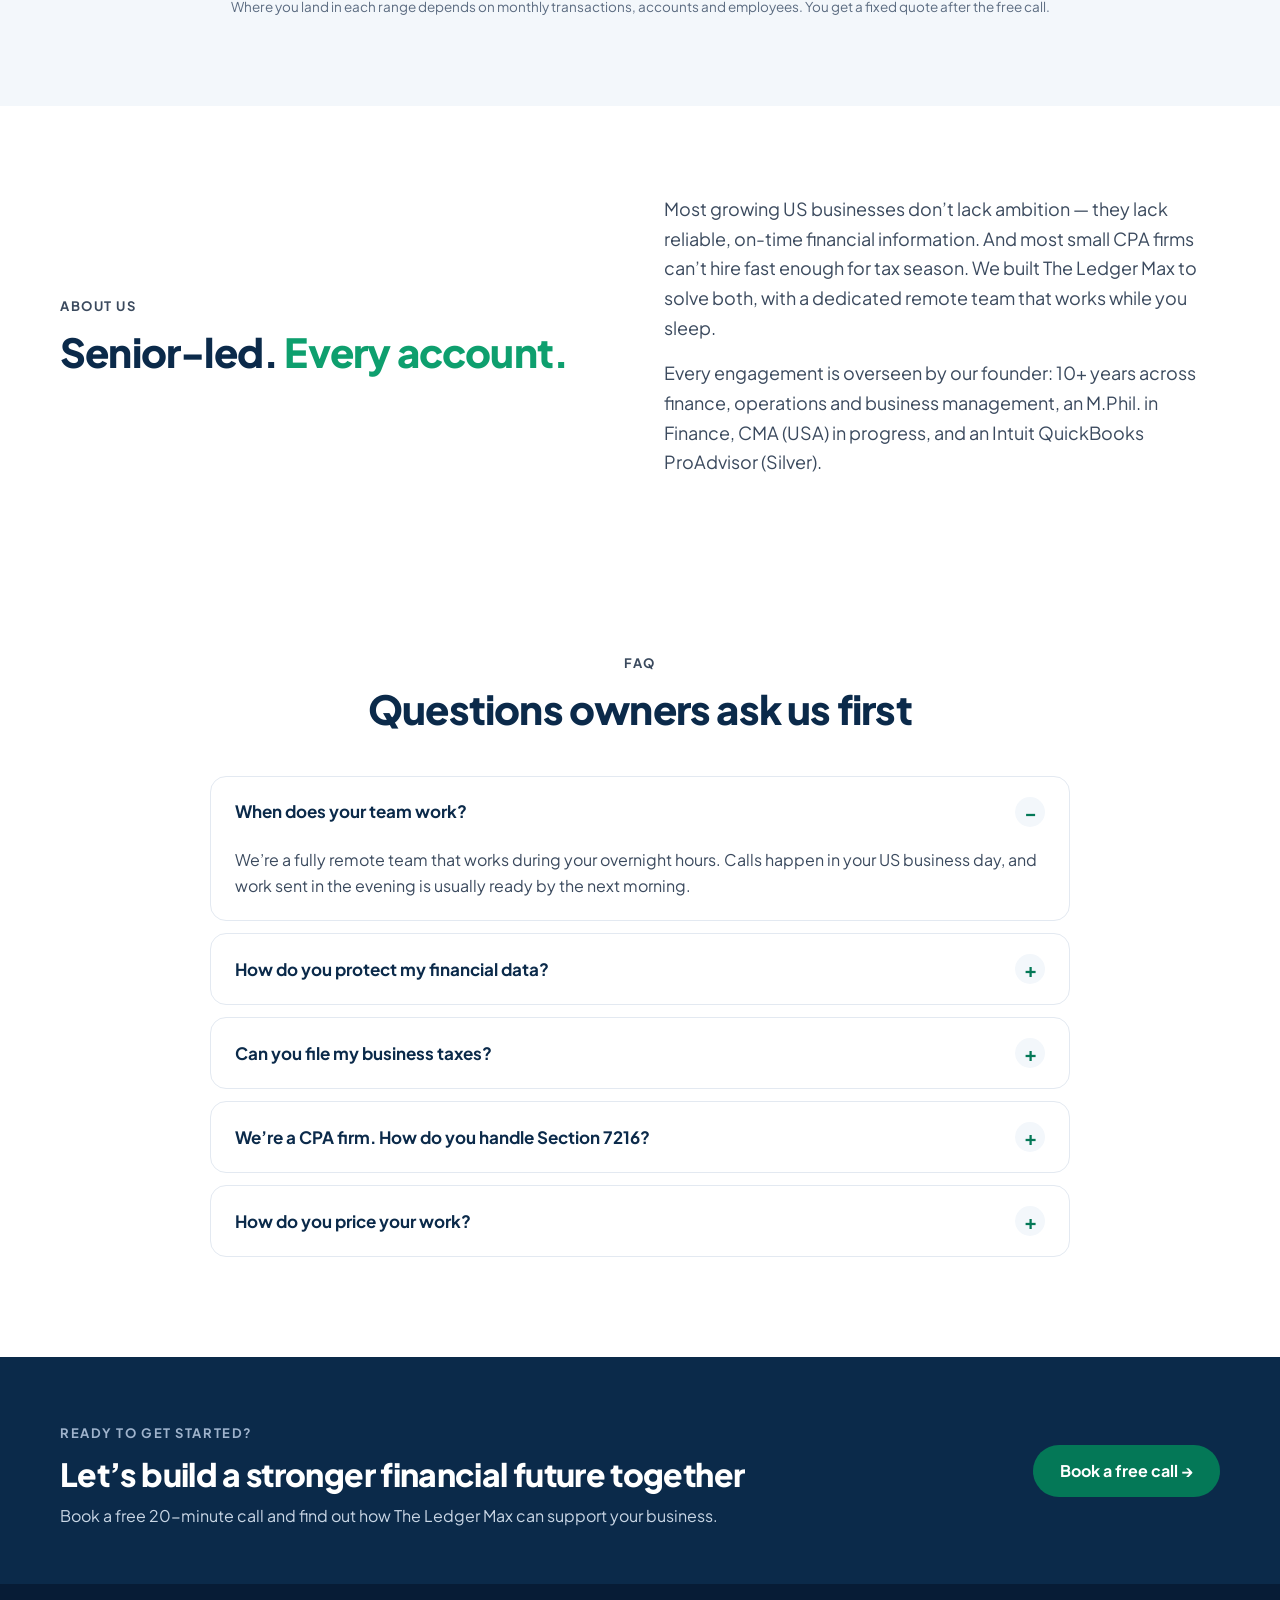
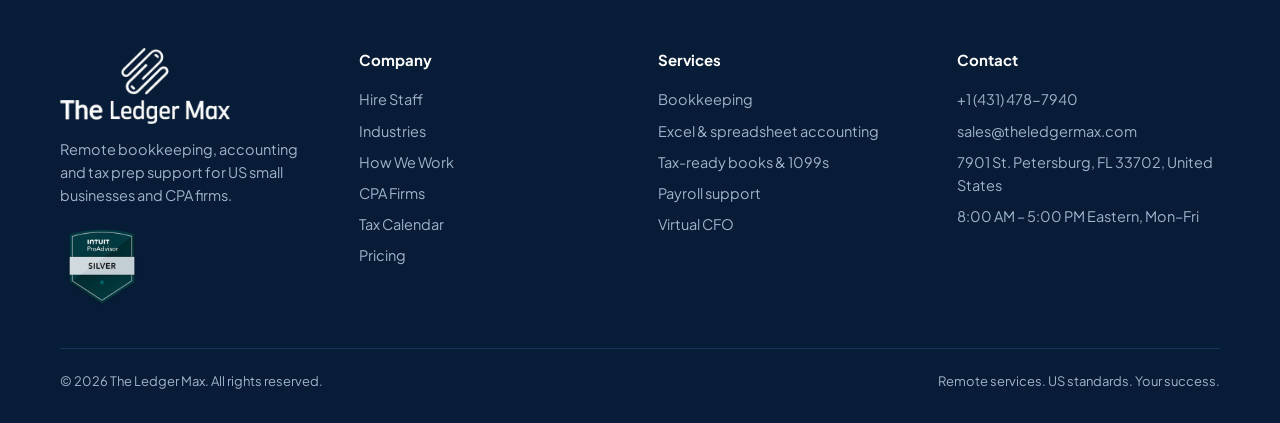
==== commit e065ff26: "Rearrange nav: remove Home, rename Services→Hire Staff, US CPA Firms→CPA Firms Logo now serves as th" ====
--- a/index.html
+++ b/index.html
@@ -28,11 +28,10 @@
       <span><span class="brand-name">The Ledger Max</span><span class="brand-tag">Remote Accounting for US Businesses &amp; CPA Firms</span></span>
     </a>
     <nav class="nav" id="site-nav" aria-label="Main">
-        <a href="/" aria-current="page">Home</a>
-        <a href="/services">Services</a>
+        <a href="/services">Hire Staff</a>
         <a href="/industries">Industries</a>
         <a href="/how-we-work">How We Work</a>
-        <a href="/us-cpa-firms">US CPA Firms</a>
+        <a href="/us-cpa-firms">CPA Firms</a>
         <a href="/tax-calendar">Tax Calendar</a>
         <a href="/pricing">Pricing</a>
         <a href="/contact">Contact</a>
@@ -355,8 +354,7 @@
         <img src="/assets/img/proadvisor-silver.png" alt="Intuit QuickBooks ProAdvisor Silver badge" width="84" height="84" style="margin-top:16px">
       </div>
       <div>
-        <h4>Company</h4>
-        <a href="/">Home</a><a href="/services">Services</a><a href="/industries">Industries</a><a href="/how-we-work">How We Work</a><a href="/us-cpa-firms">US CPA Firms</a><a href="/tax-calendar">Tax Calendar</a><a href="/pricing">Pricing</a>
+        <h4>Company</h4><a href="/services">Hire Staff</a><a href="/industries">Industries</a><a href="/how-we-work">How We Work</a><a href="/us-cpa-firms">CPA Firms</a><a href="/tax-calendar">Tax Calendar</a><a href="/pricing">Pricing</a>
       </div>
       <div>
         <h4>Services</h4>
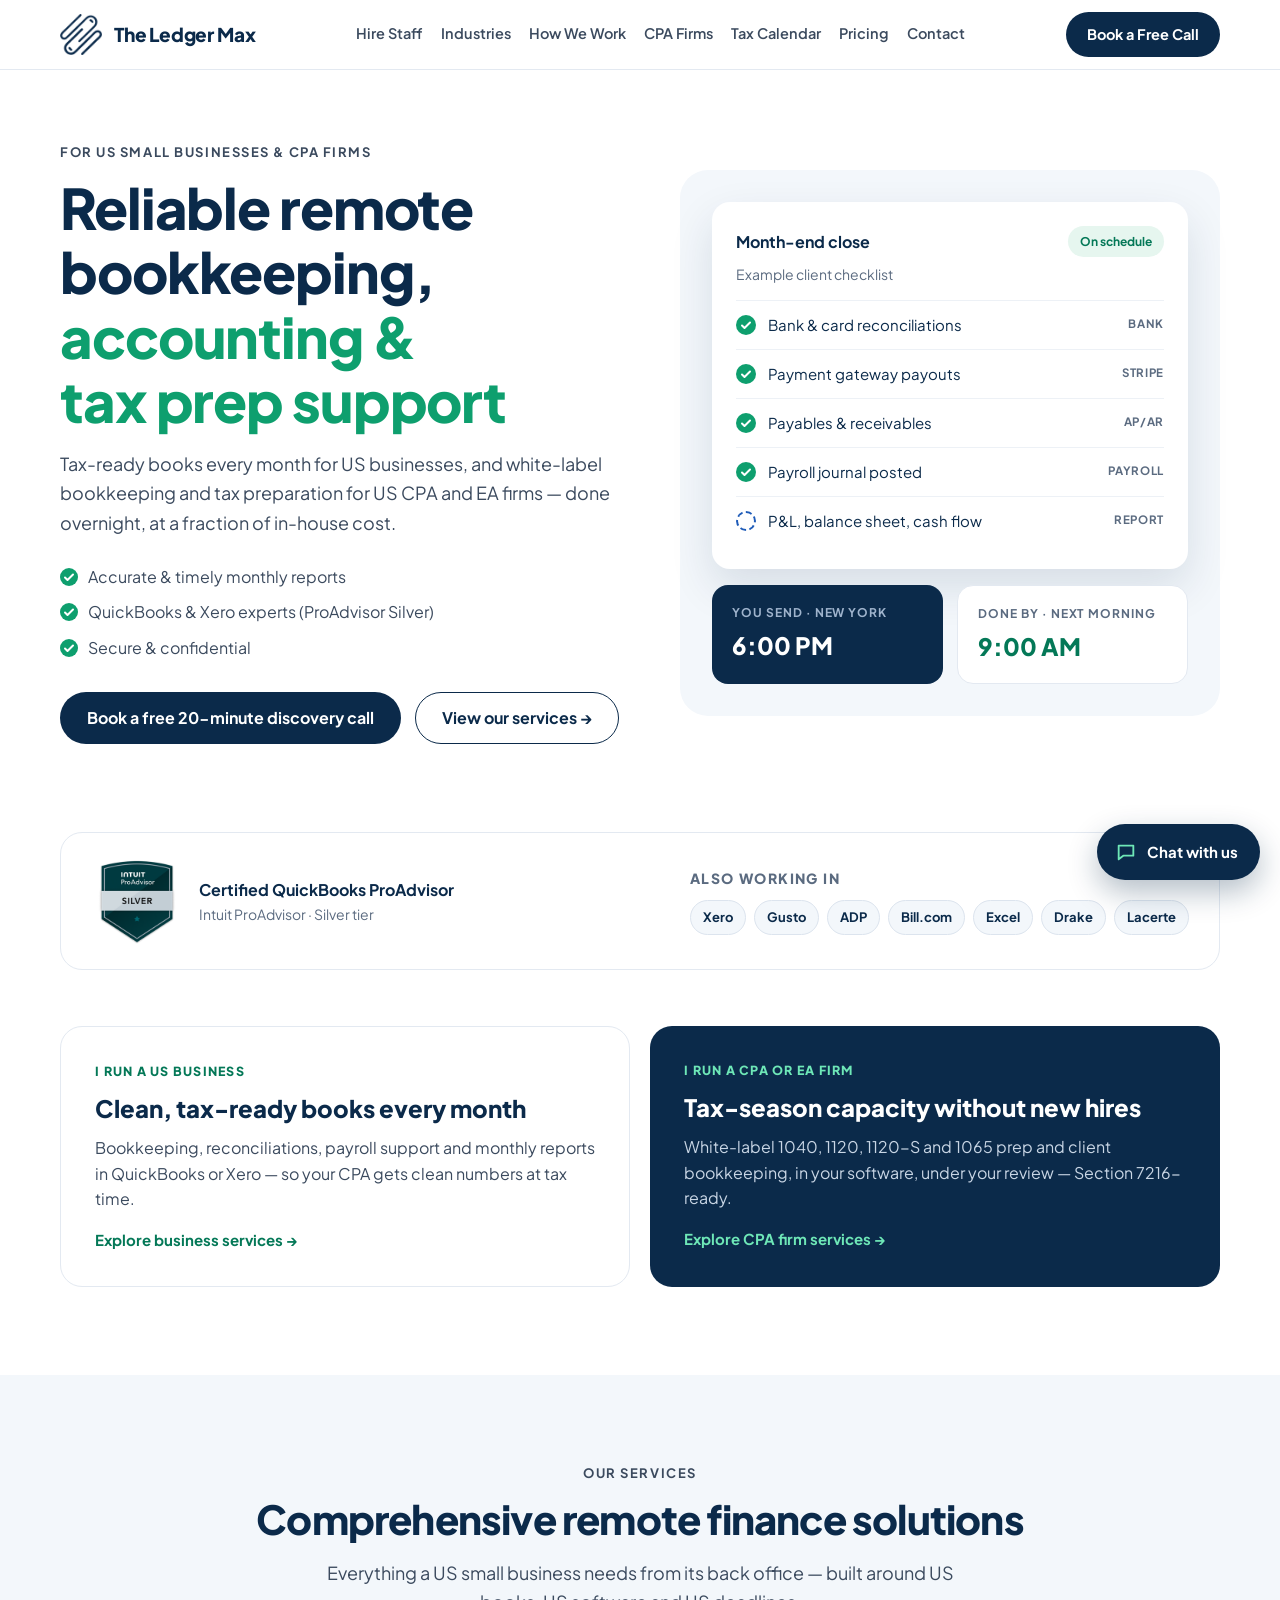
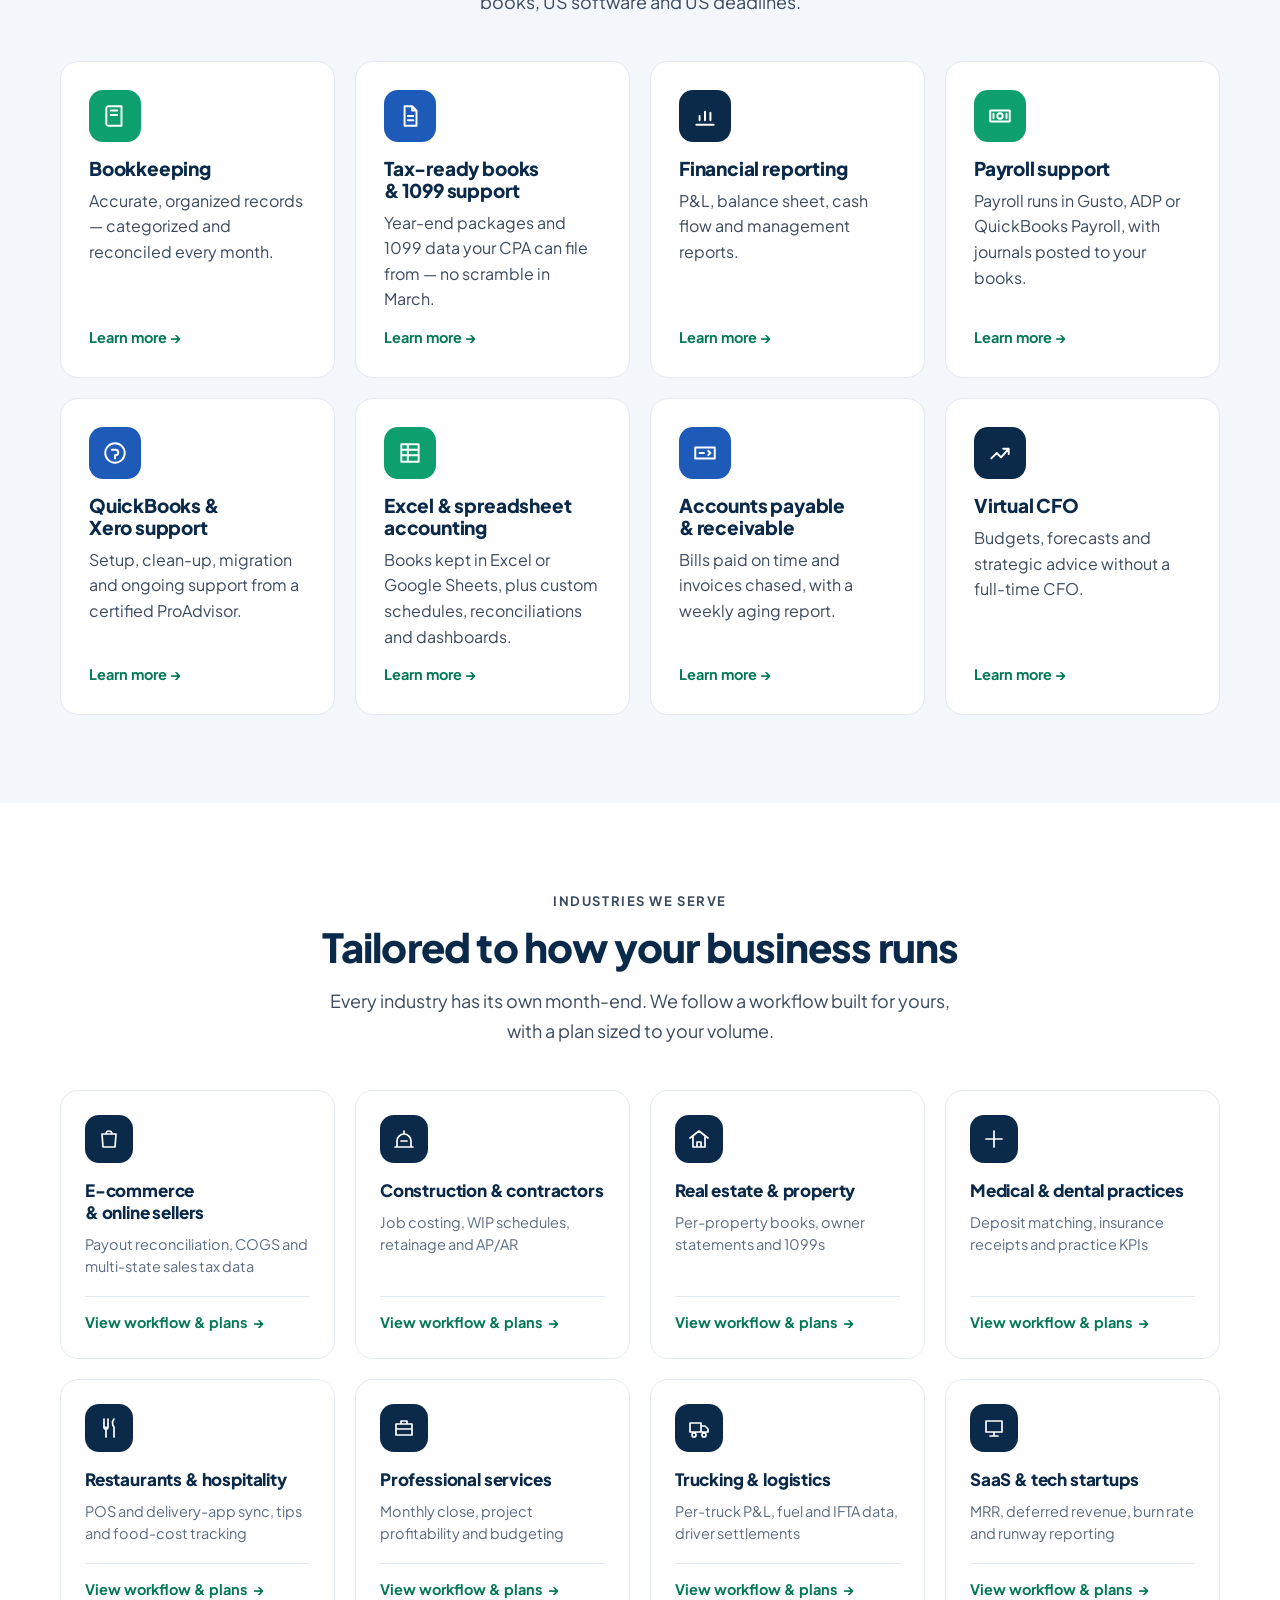
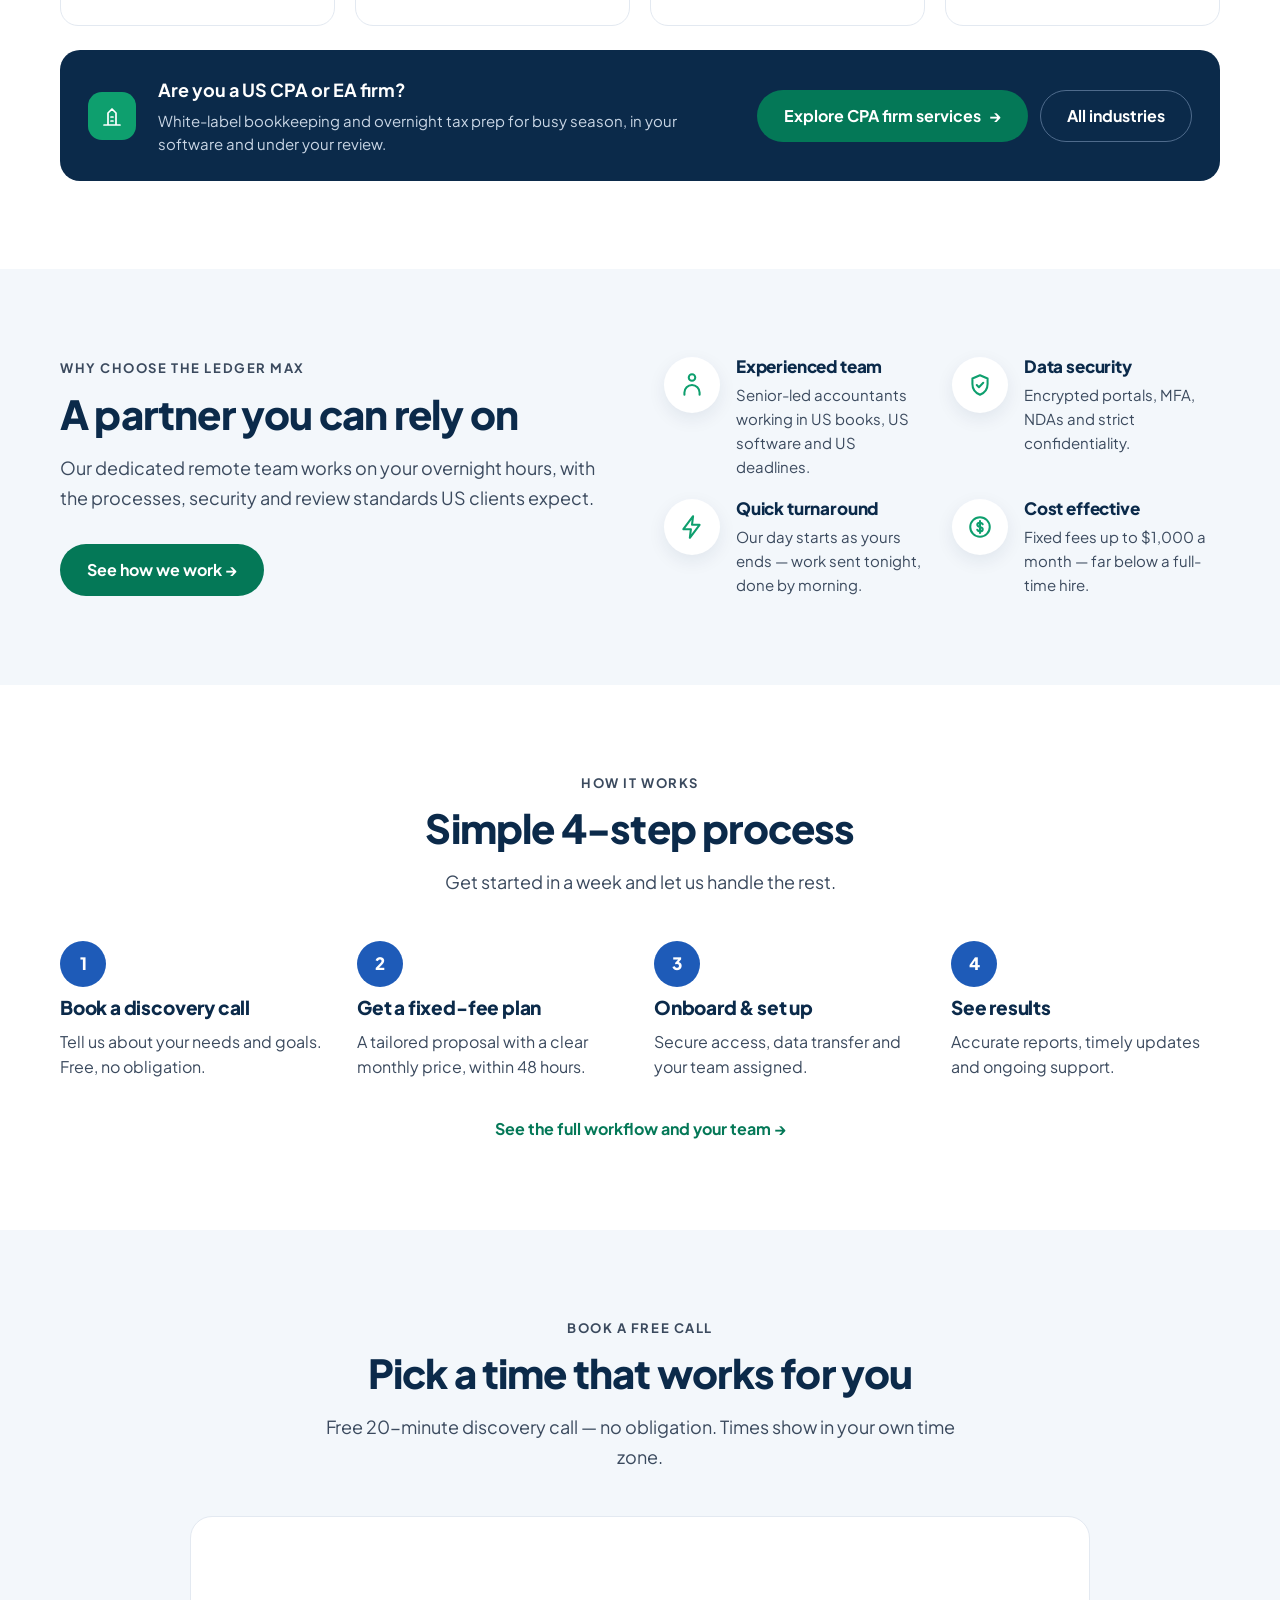
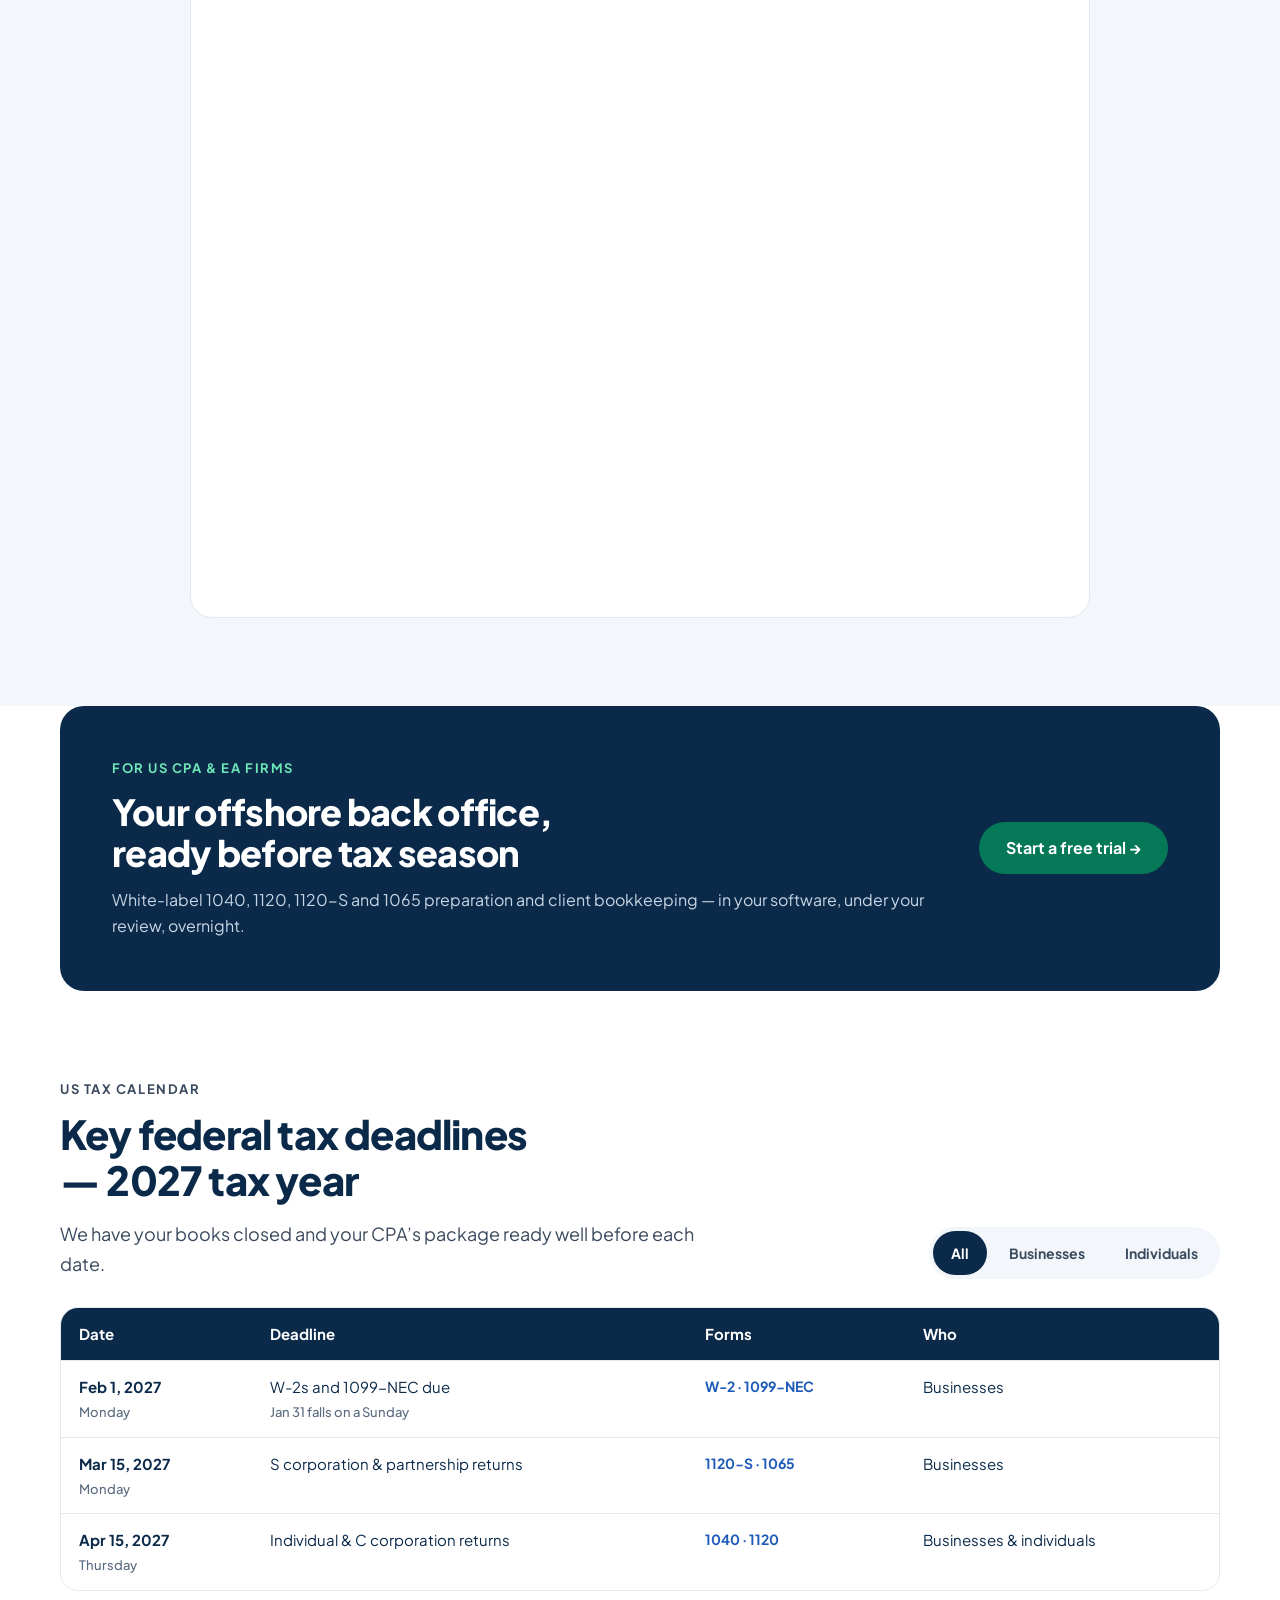
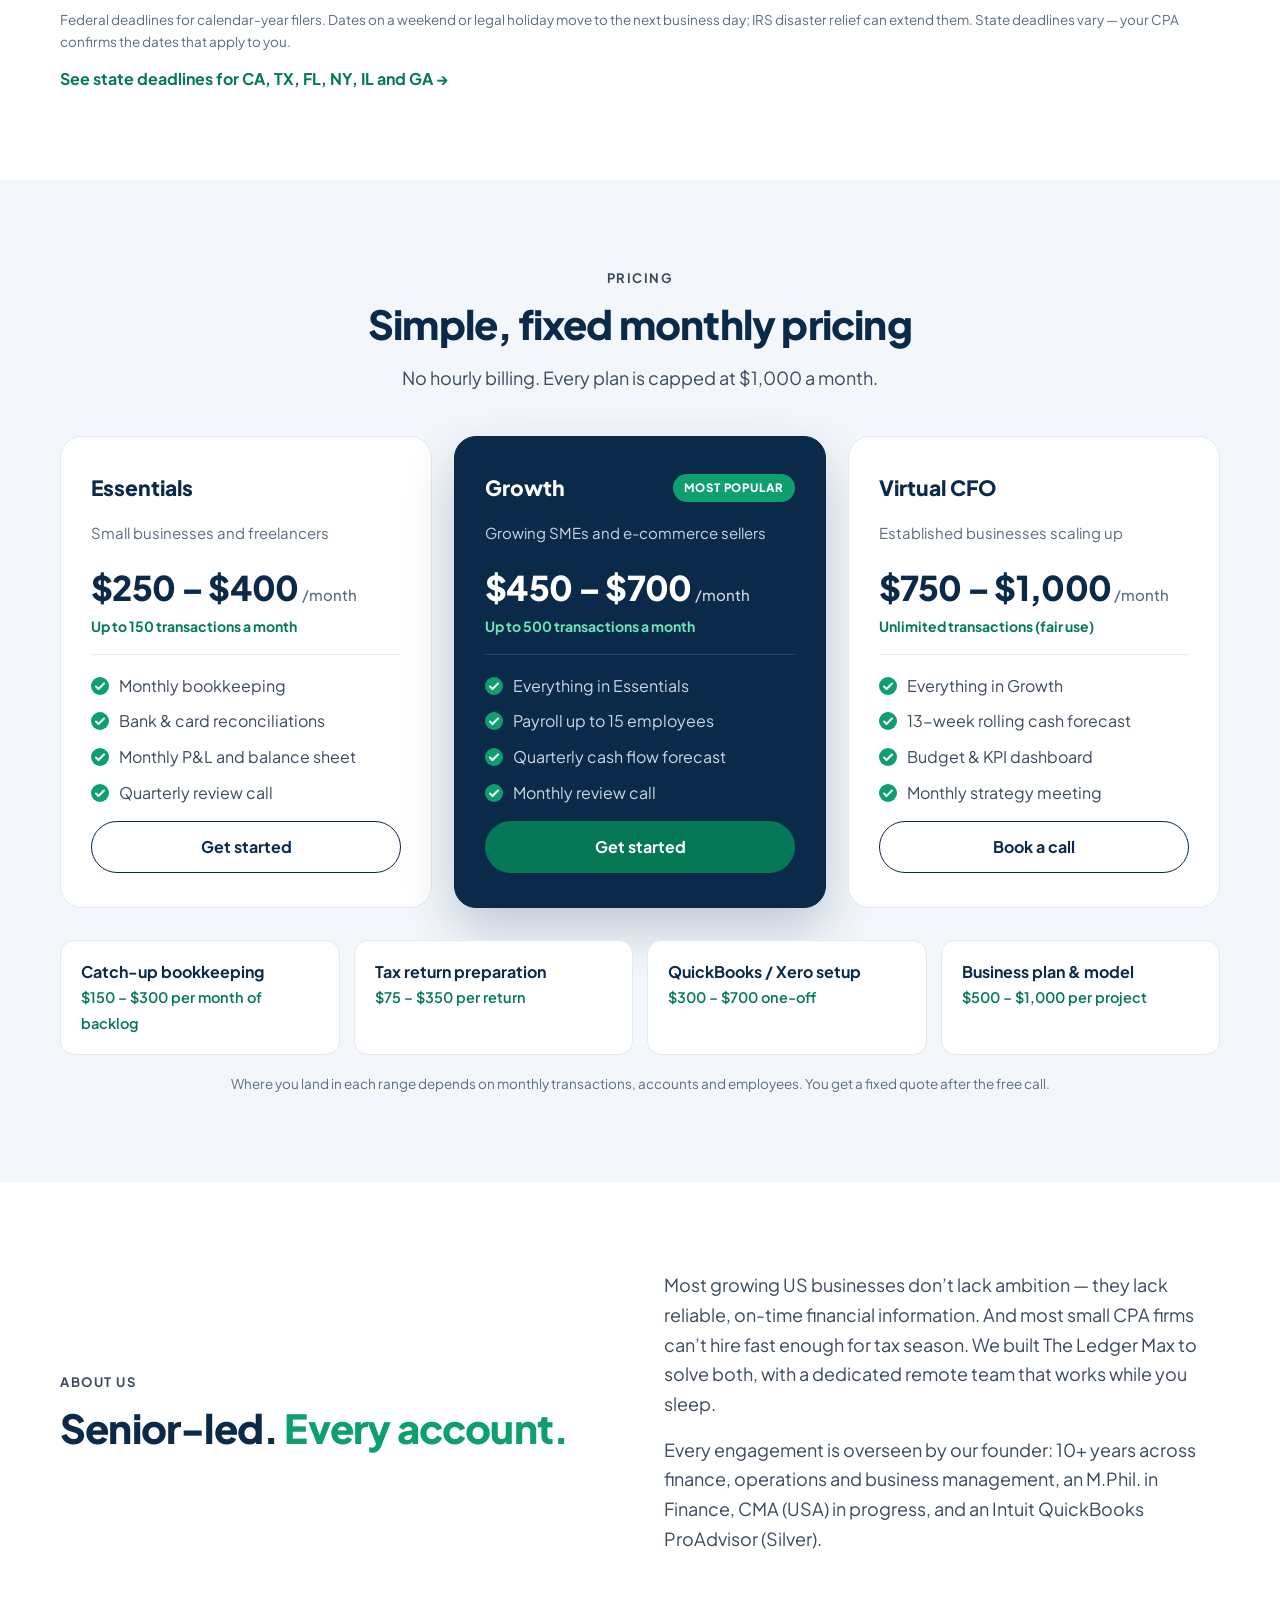
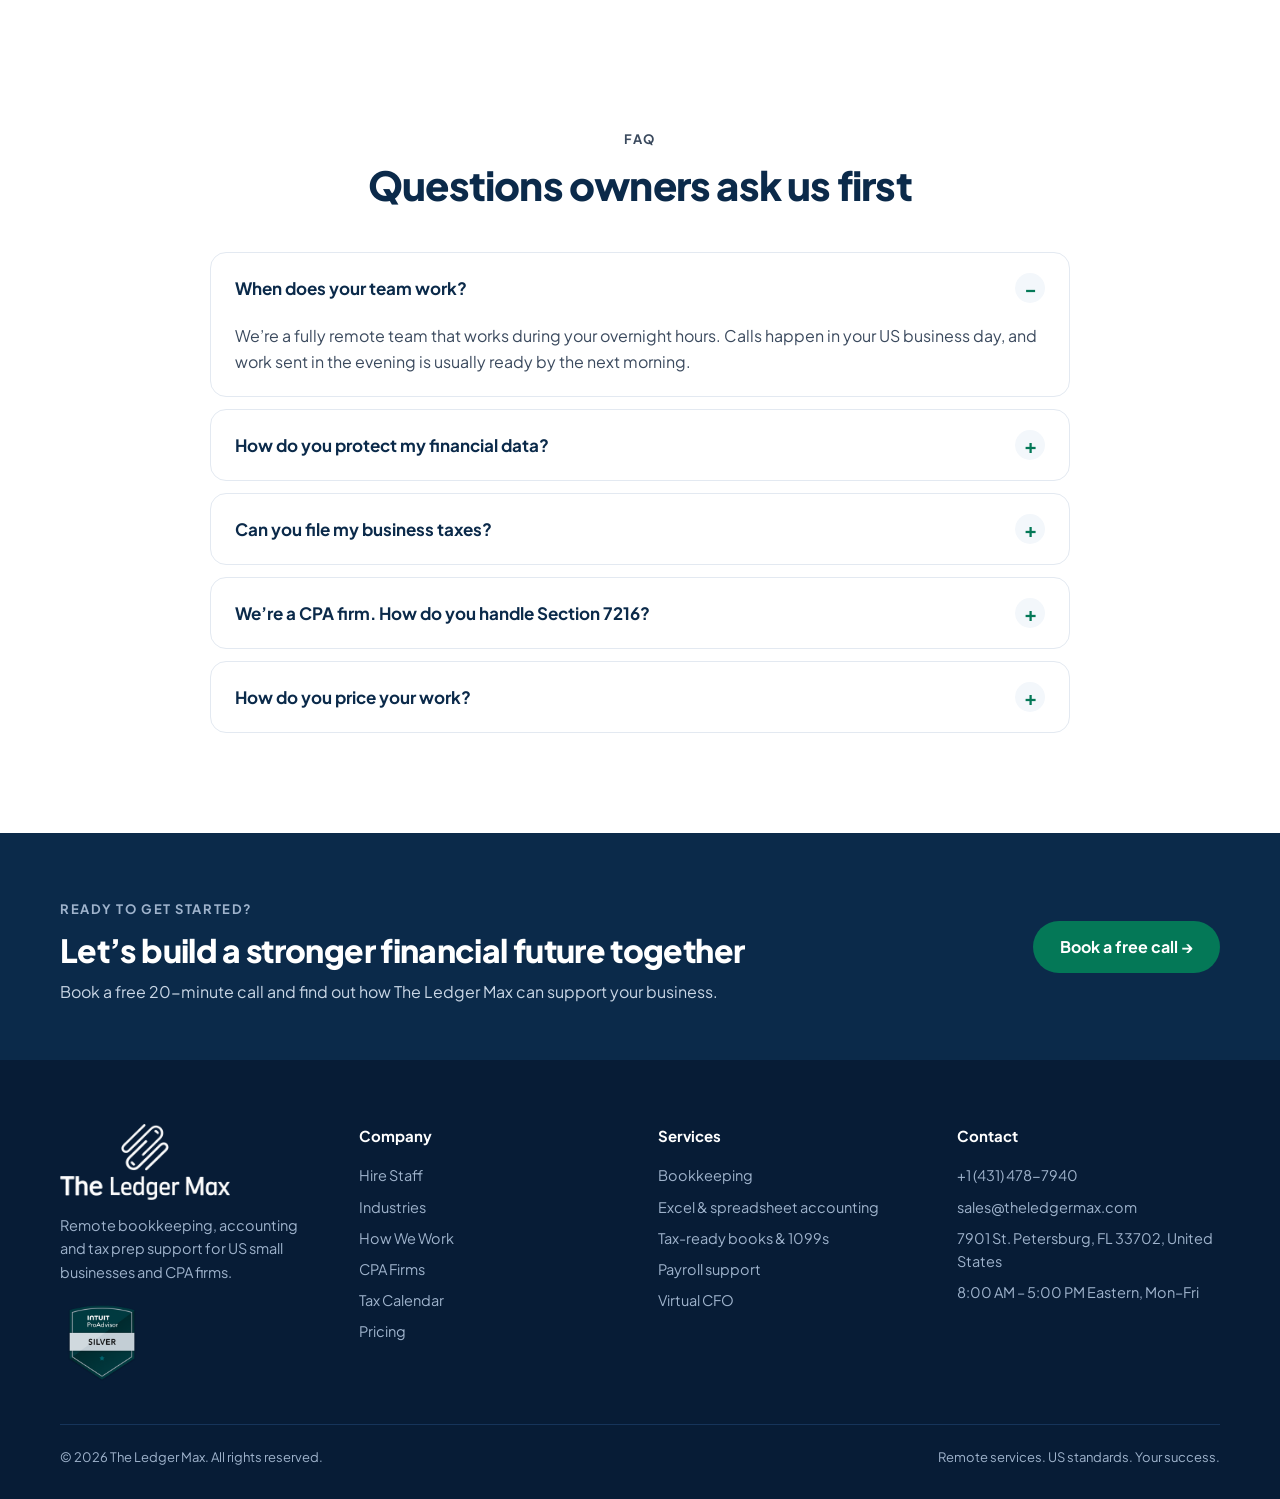
==== commit 03bc65e9: "Add Calendly booking calendar to home and contact pages - config.js: set calendlyUrl to https://cale" ====
--- a/index.html
+++ b/index.html
@@ -39,7 +39,8 @@
     </nav>
     <div class="header-cta"><a class="btn btn-navy" href="/contact#book">Book a Free Call</a></div>
     <button class="nav-toggle" type="button" aria-label="Open menu" aria-expanded="false" aria-controls="site-nav">
-      <svg width="22" height="22" viewBox="0 0 24 24" fill="none" stroke="#0B2A4A" stroke-width="2" stroke-linecap="round" aria-hidden="true"><path d="M4 7h16M4 12h16M4 17h16"/></svg>
+      <svg class="icon-hamburger" width="22" height="22" viewBox="0 0 24 24" fill="none" stroke="#0B2A4A" stroke-width="2" stroke-linecap="round" aria-hidden="true"><path d="M4 7h16M4 12h16M4 17h16"/></svg>
+      <svg class="icon-close" width="22" height="22" viewBox="0 0 24 24" fill="none" stroke="#0B2A4A" stroke-width="2" stroke-linecap="round" aria-hidden="true"><path d="M18 6 6 18M6 6l12 12"/></svg>
     </button>
   </div>
 </header>
@@ -229,6 +230,25 @@
   </div>
 </section>
 
+<section class="section tint" id="book">
+  <div class="wrap">
+    <div class="center section-head">
+      <p class="eyebrow">Book a free call</p>
+      <h2>Pick a time that works for you</h2>
+      <p class="lead">Free 20-minute discovery call — no obligation. Times show in your own time zone.</p>
+    </div>
+    <div class="booking-box" style="max-width:900px;margin:32px auto 0">
+      <div class="booking-fallback" style="text-align:center;padding:40px 0">
+        <p class="lead" style="margin-top:0">Email us with two or three times that suit you and we'll send a calendar invite.</p>
+        <div class="btn-row" style="justify-content:center;margin-top:16px">
+          <a class="btn btn-navy" href="mailto:sales@theledgermax.com?subject=Free%20discovery%20call%20request&body=Hi%20The%20Ledger%20Max%20team%2C%0A%0AI%27d%20like%20to%20schedule%20a%20free%2020-minute%20discovery%20call.%0A%0AThanks%2C%0A">Book by email</a>
+          <a class="btn btn-ghost" href="/contact#book">Go to contact page →</a>
+        </div>
+      </div>
+    </div>
+  </div>
+</section>
+
 <section class="section flush-top">
   <div class="wrap">
     <div class="band">
--- a/assets/css/styles.css
+++ b/assets/css/styles.css
@@ -81,6 +81,9 @@
 .header-cta { display: inline-flex; }
 .header-cta .btn { min-height: 44px; padding: 10px 20px; font-size: 14.5px; }
 .nav-toggle { display: none; width: 44px; height: 44px; border: 1px solid var(--line); border-radius: 12px; background: #fff; cursor: pointer; align-items: center; justify-content: center; }
+.nav-toggle .icon-close { display: none; }
+.nav-toggle[aria-expanded="true"] .icon-hamburger { display: none; }
+.nav-toggle[aria-expanded="true"] .icon-close { display: block; }
 @media (max-width: 1180px) {
   .nav-toggle { display: inline-flex; }
   .nav { display: none; position: absolute; left: 0; right: 0; top: 100%; background: #fff; border-bottom: 1px solid var(--line); flex-direction: column; align-items: stretch; gap: 0; padding: 8px 20px 18px; }
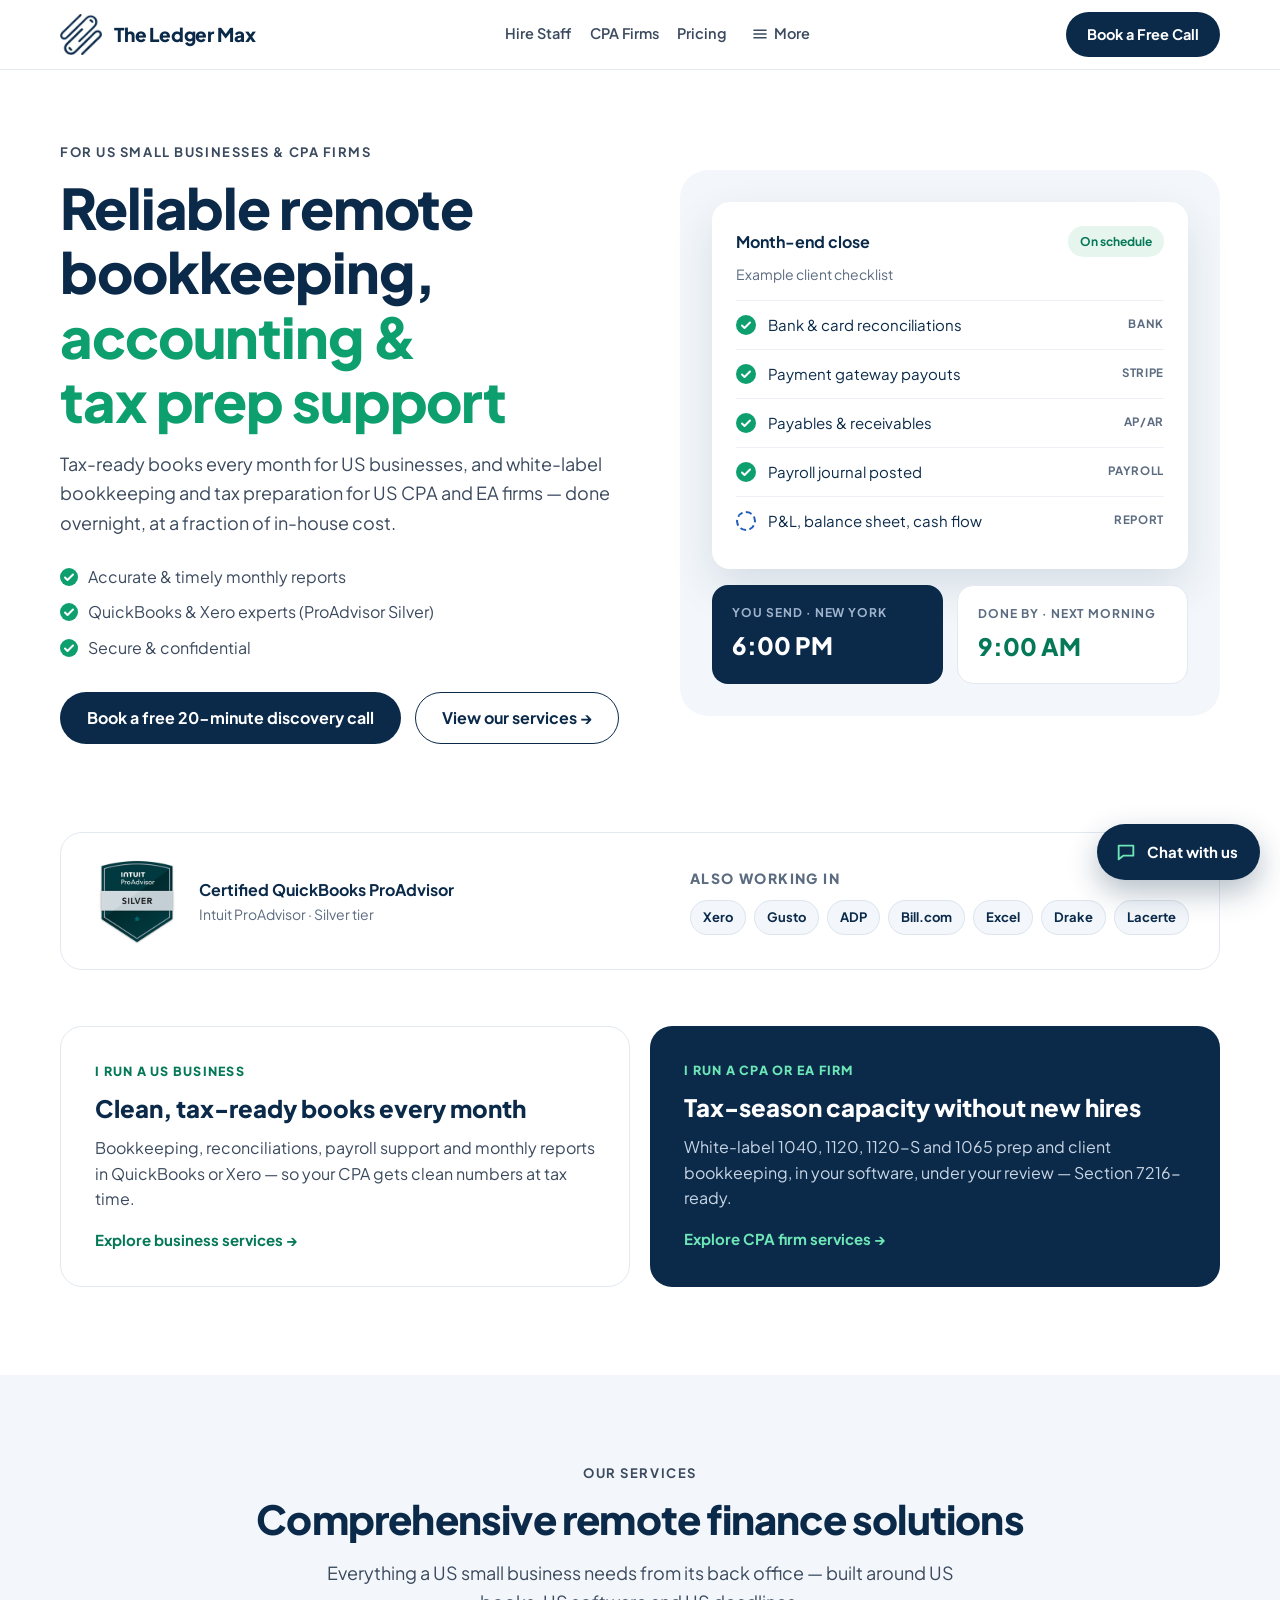
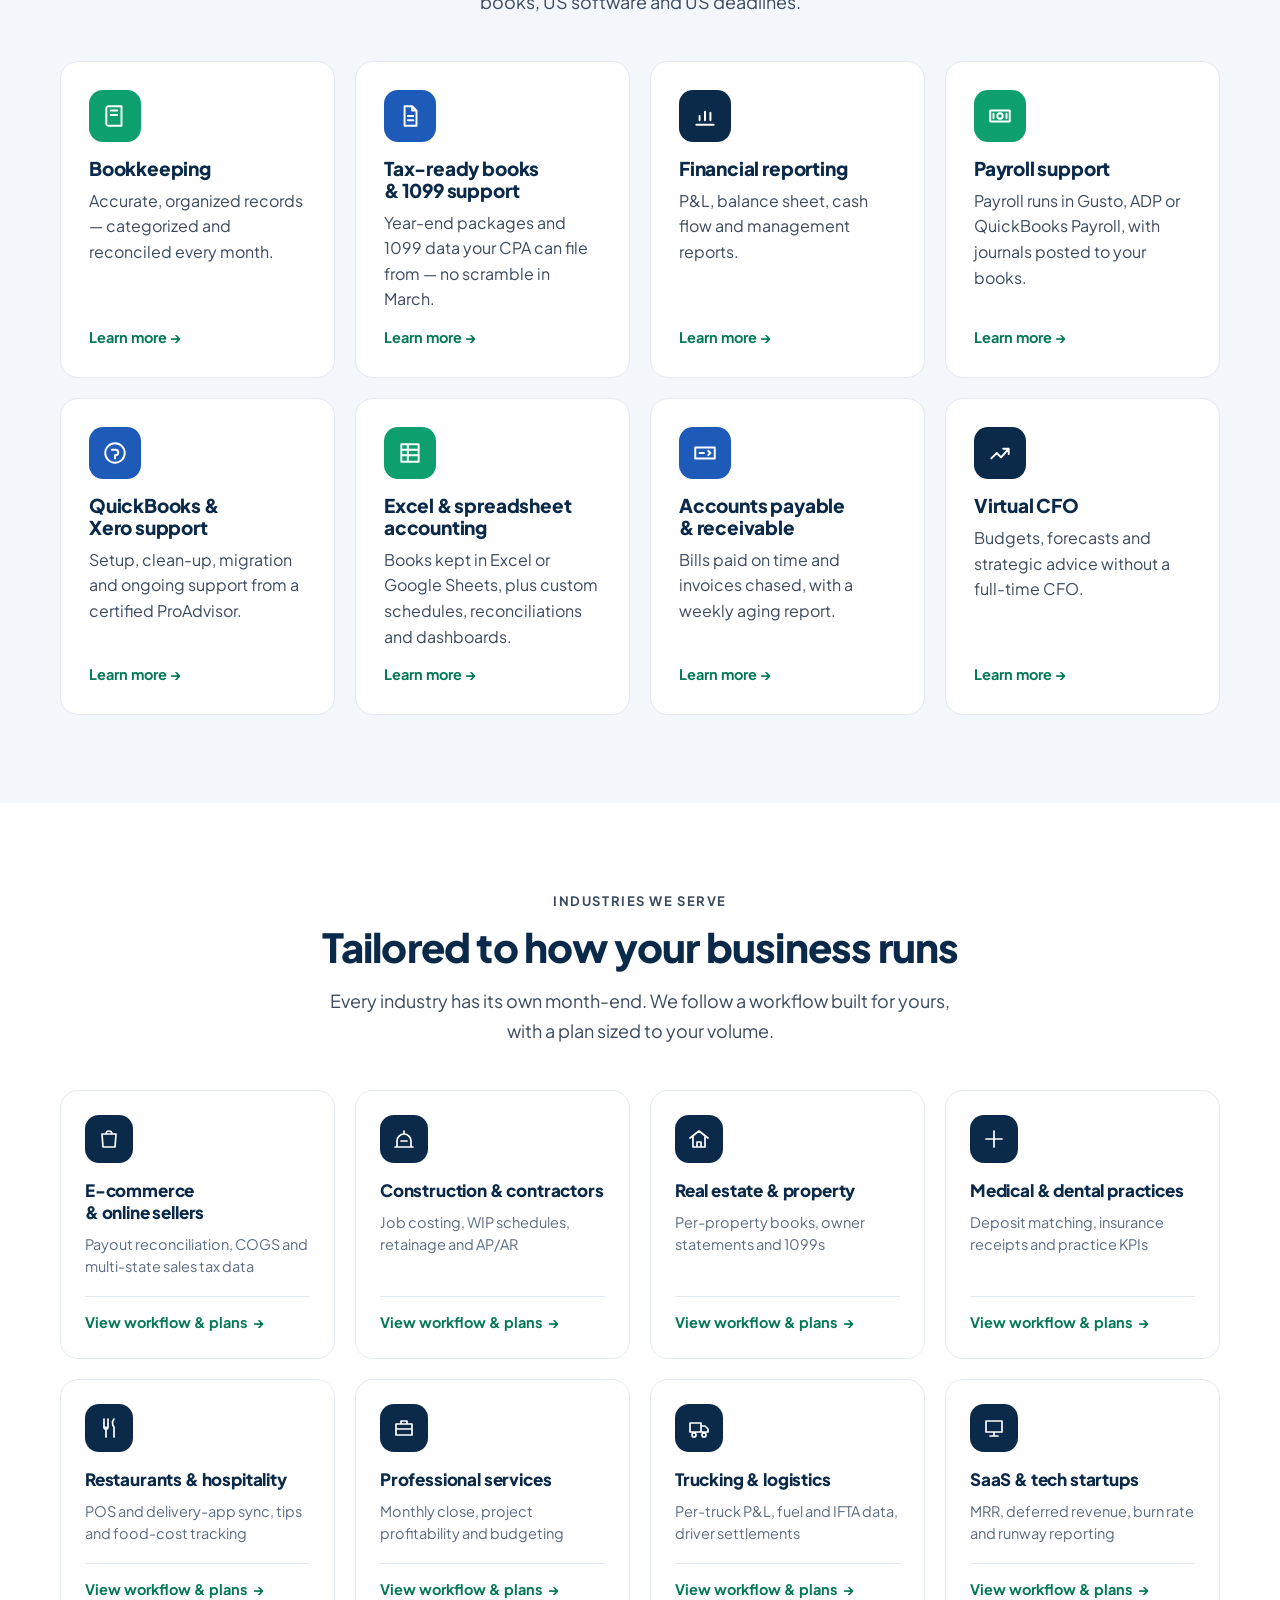
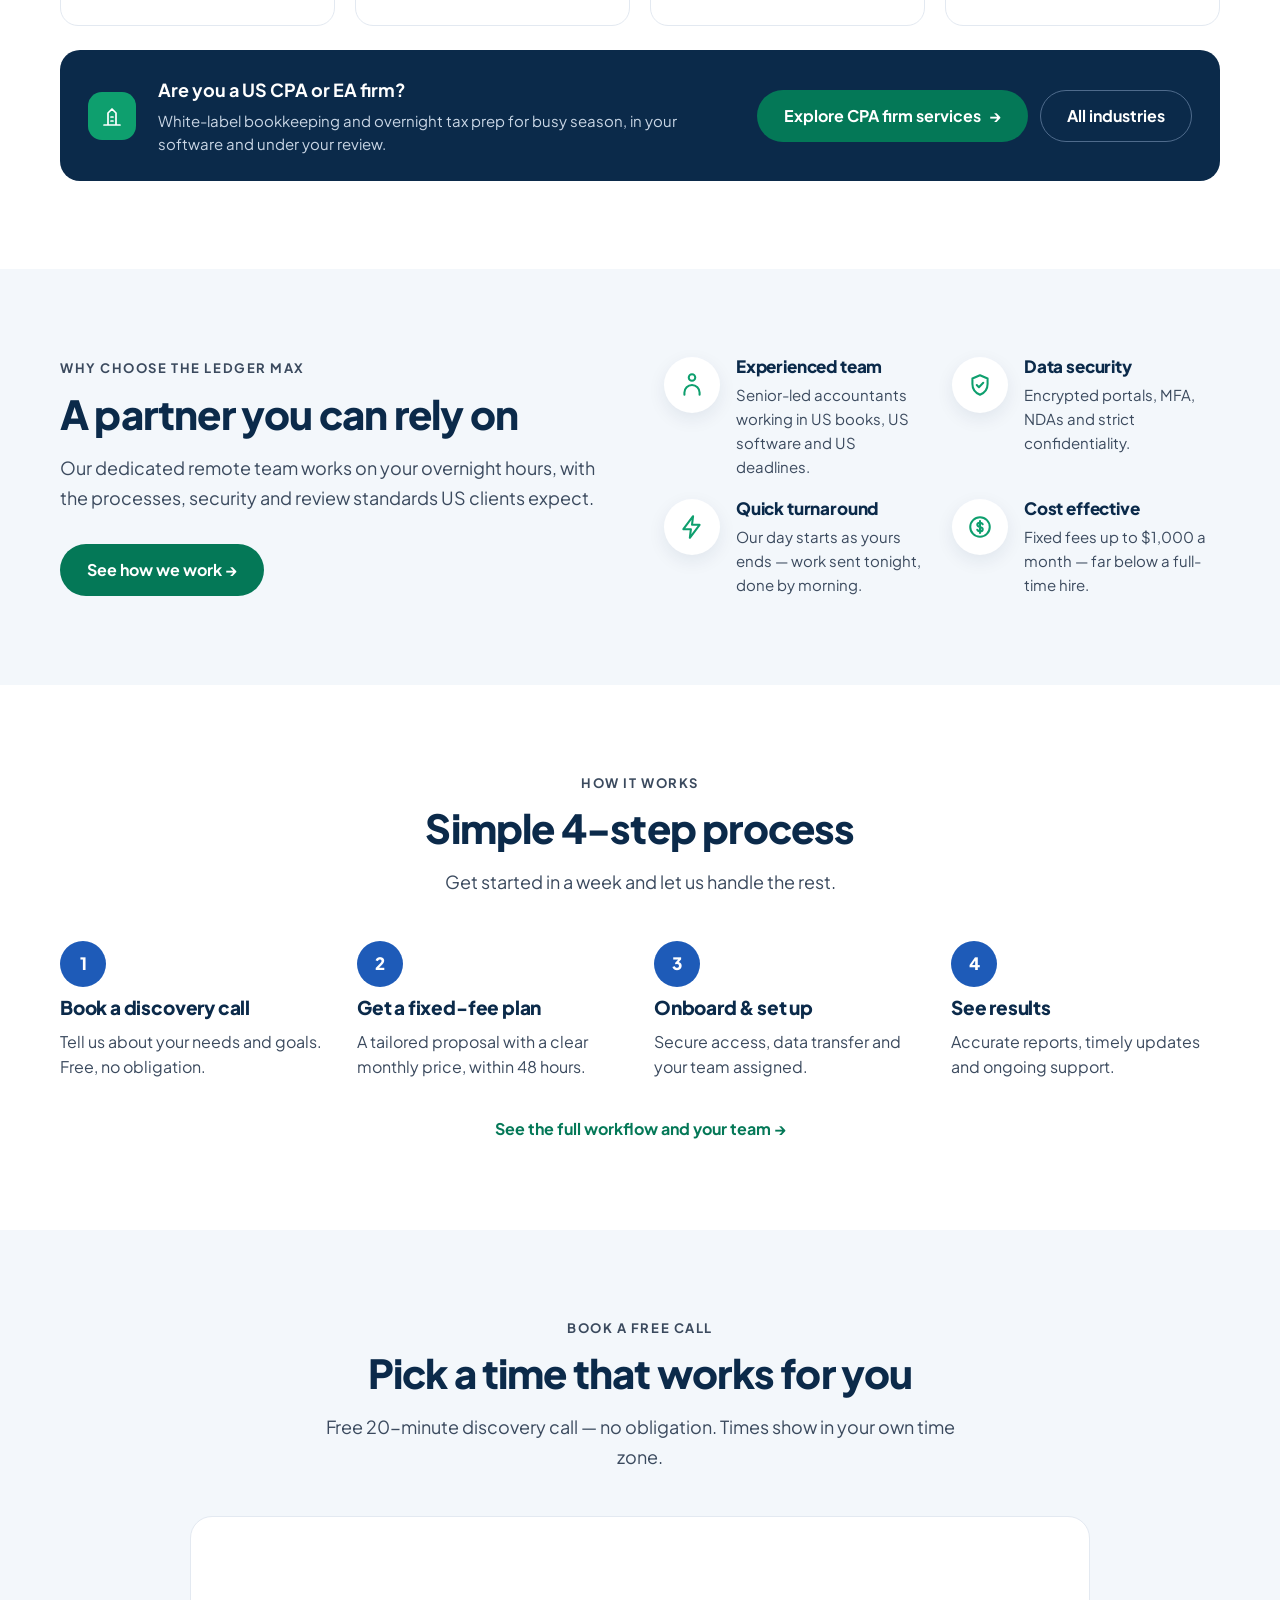
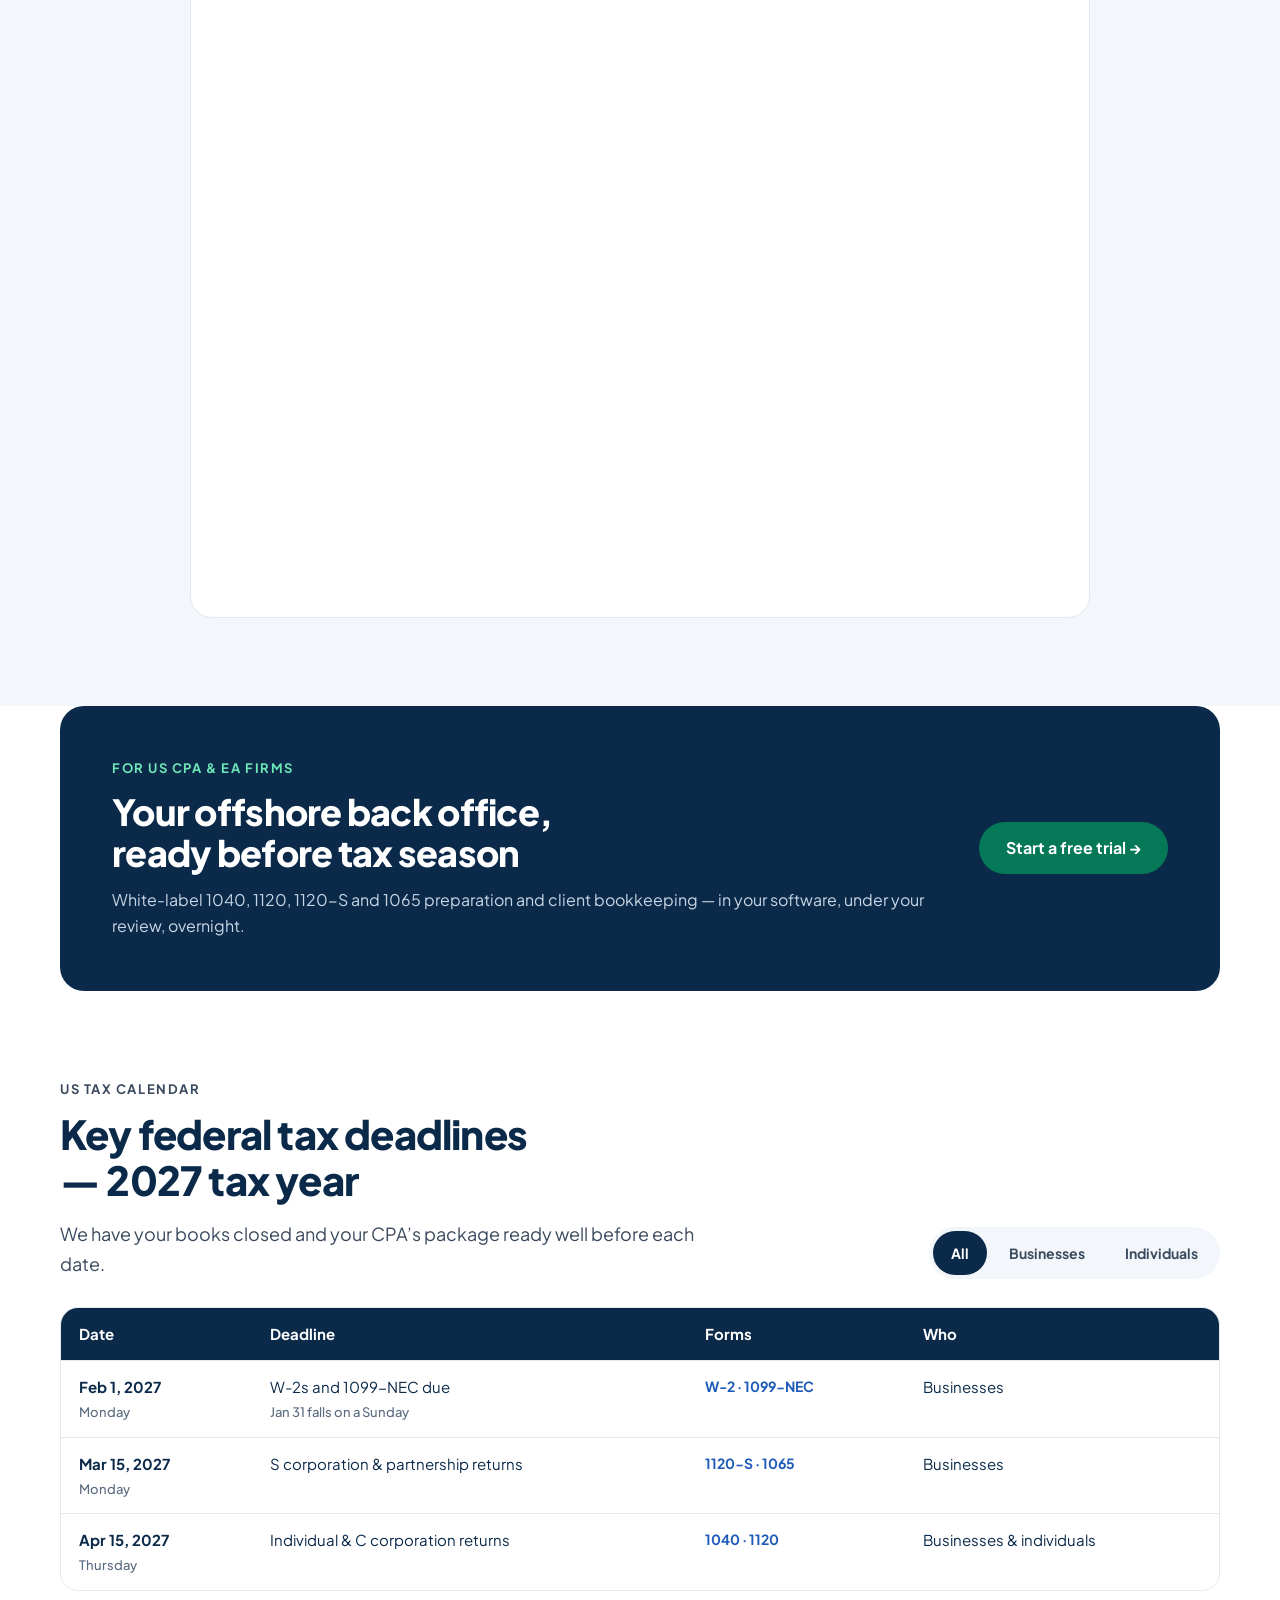
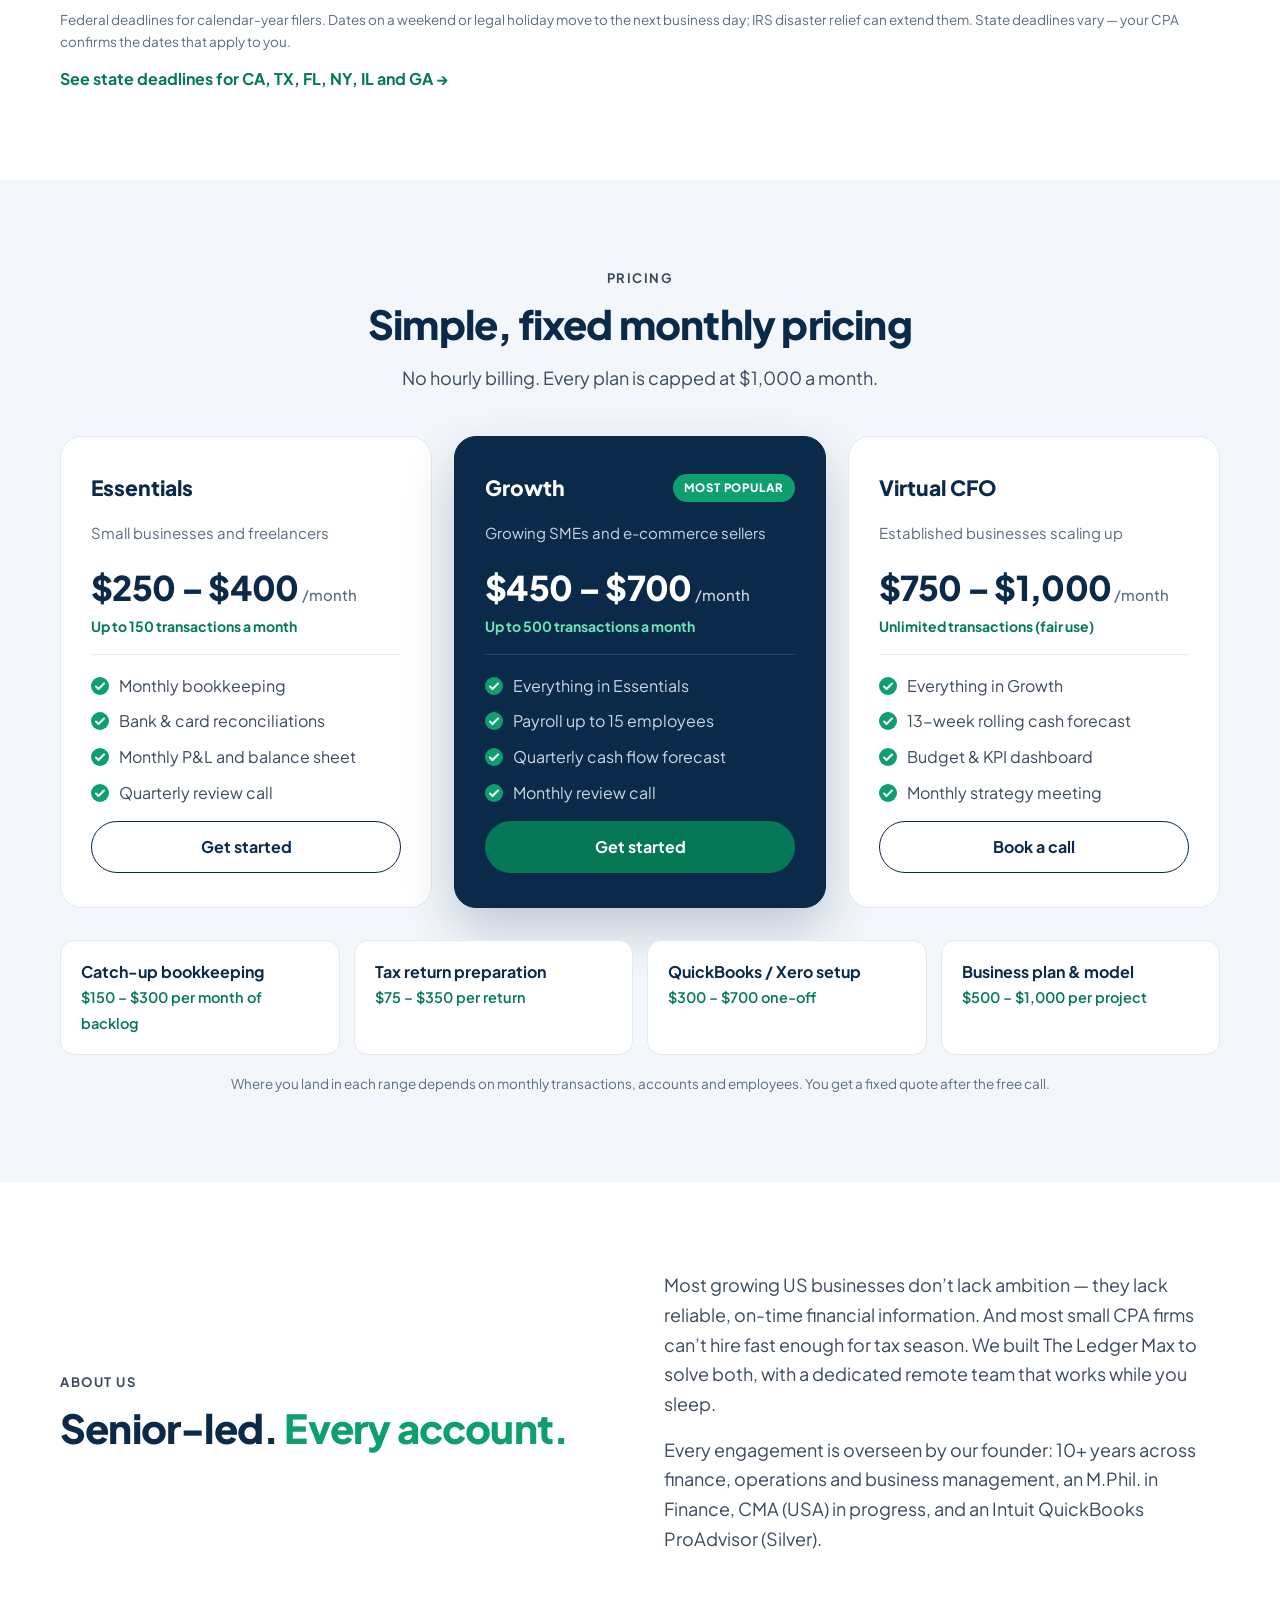
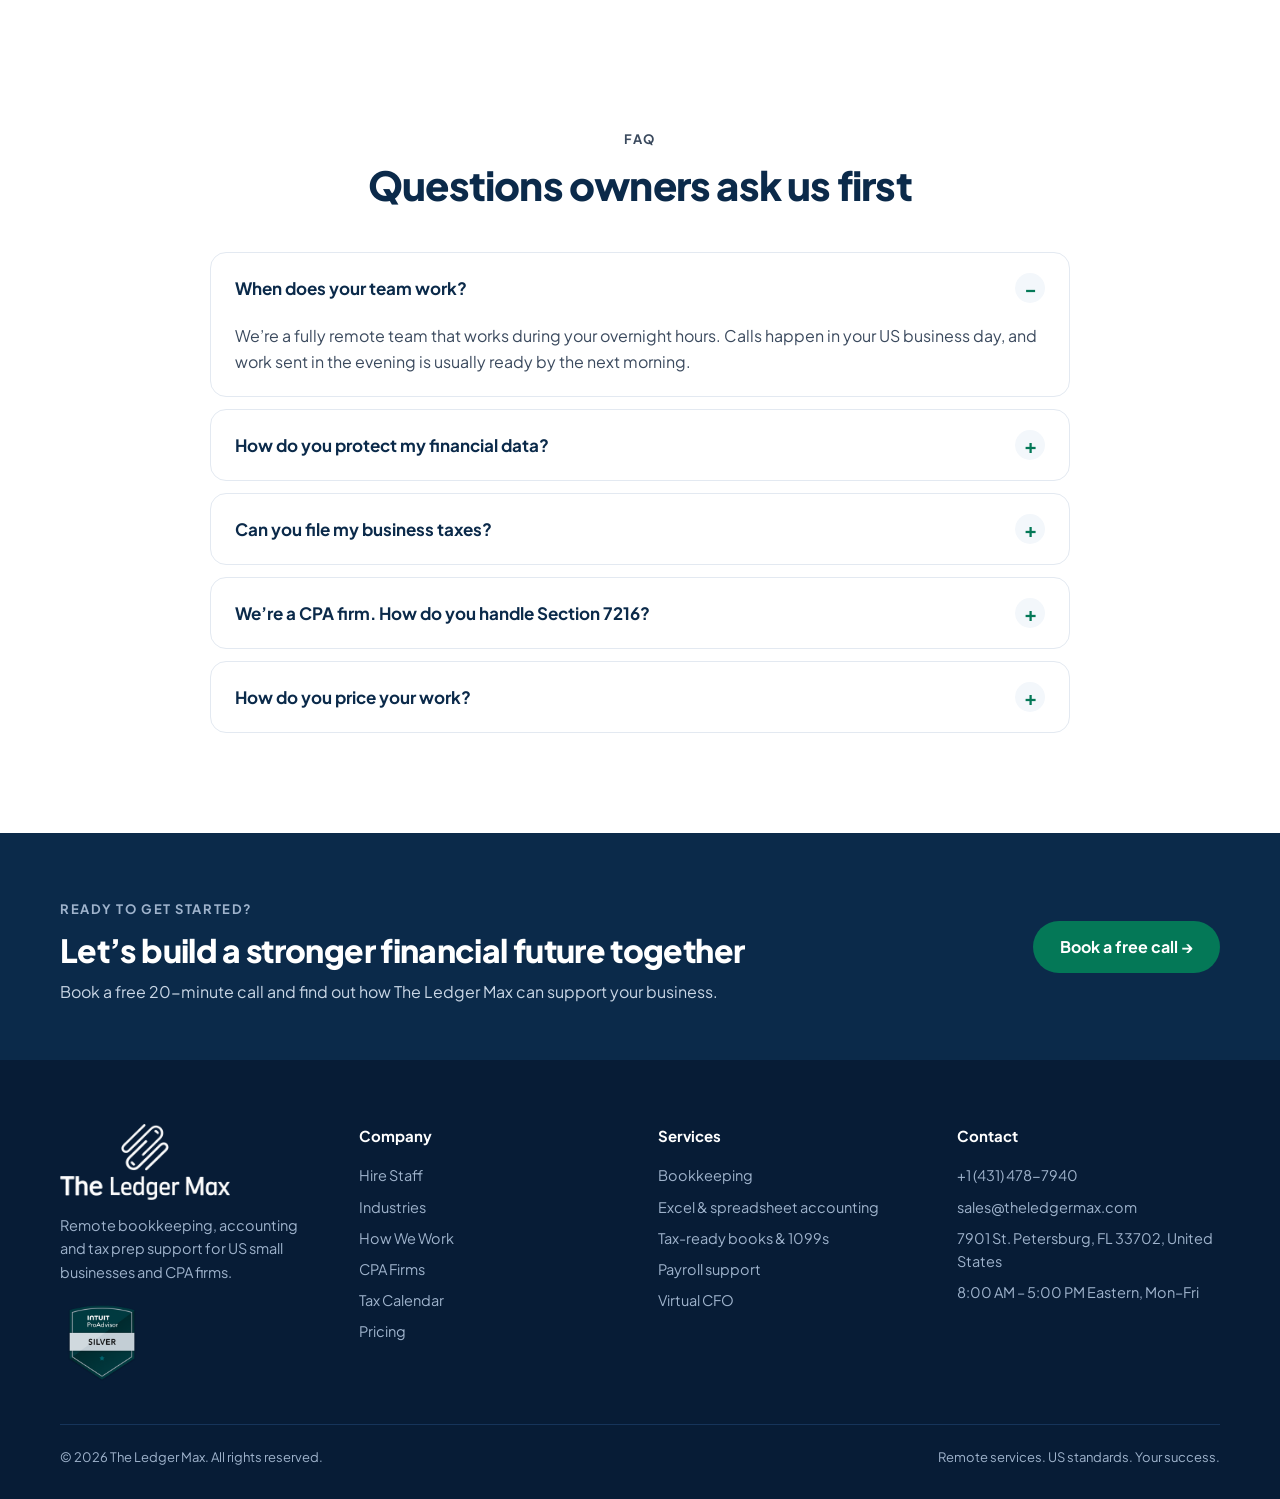
==== commit 4b67896f: "Add nav-more dropdown, fix Calendly URL, hide nav-sub links on desktop - Desktop nav now shows a ≡ M" ====
--- a/index.html
+++ b/index.html
@@ -29,13 +29,25 @@
     </a>
     <nav class="nav" id="site-nav" aria-label="Main">
         <a href="/services">Hire Staff</a>
+        <a href="/industries" class="nav-sub">Industries</a>
+        <a href="/how-we-work" class="nav-sub">How We Work</a>
+        <a href="/us-cpa-firms">CPA Firms</a>
+        <a href="/tax-calendar" class="nav-sub">Tax Calendar</a>
+        <a href="/pricing">Pricing</a>
+        <a href="/contact" class="nav-sub">Contact</a>
+<div class="nav-more-wrap">
+      <button type="button" class="nav-more-btn" aria-expanded="false" aria-label="More pages">
+        <svg width="18" height="18" viewBox="0 0 24 24" fill="none" stroke="currentColor" stroke-width="2.2" stroke-linecap="round" aria-hidden="true"><path d="M4 7h16M4 12h16M4 17h16"/></svg>
+        <span>More</span>
+      </button>
+      <div class="nav-more-drop" hidden>
         <a href="/industries">Industries</a>
         <a href="/how-we-work">How We Work</a>
-        <a href="/us-cpa-firms">CPA Firms</a>
         <a href="/tax-calendar">Tax Calendar</a>
-        <a href="/pricing">Pricing</a>
         <a href="/contact">Contact</a>
-        <a class="btn btn-navy nav-cta" href="/contact#book">Book a Free Call</a>
+      </div>
+    </div>
+            <a class="btn btn-navy nav-cta" href="/contact#book">Book a Free Call</a>
     </nav>
     <div class="header-cta"><a class="btn btn-navy" href="/contact#book">Book a Free Call</a></div>
     <button class="nav-toggle" type="button" aria-label="Open menu" aria-expanded="false" aria-controls="site-nav">
@@ -374,7 +386,7 @@
         <img src="/assets/img/proadvisor-silver.png" alt="Intuit QuickBooks ProAdvisor Silver badge" width="84" height="84" style="margin-top:16px">
       </div>
       <div>
-        <h4>Company</h4><a href="/services">Hire Staff</a><a href="/industries">Industries</a><a href="/how-we-work">How We Work</a><a href="/us-cpa-firms">CPA Firms</a><a href="/tax-calendar">Tax Calendar</a><a href="/pricing">Pricing</a>
+        <h4>Company</h4><a href="/services">Hire Staff</a><a href="/industries" class="nav-sub">Industries</a><a href="/how-we-work" class="nav-sub">How We Work</a><a href="/us-cpa-firms">CPA Firms</a><a href="/tax-calendar" class="nav-sub">Tax Calendar</a><a href="/pricing">Pricing</a>
       </div>
       <div>
         <h4>Services</h4>
--- a/assets/css/styles.css
+++ b/assets/css/styles.css
@@ -96,6 +96,18 @@
 .nav .nav-cta { display: none; }
 @media (max-width: 1180px) { .nav .nav-cta { display: block; } }
 
+/* nav-more dropdown (desktop only) */
+.nav-sub { display: none; }
+@media (max-width: 1180px) { .nav-sub { display: block; } }
+.nav-more-wrap { position: relative; }
+.nav-more-btn { background: none; border: 0; border-bottom: 2px solid transparent; font: inherit; font-weight: 600; font-size: 14.5px; color: var(--body); cursor: pointer; display: inline-flex; align-items: center; gap: 5px; padding-block: 6px; white-space: nowrap; }
+.nav-more-btn:hover, .nav-more-btn[aria-expanded="true"] { color: var(--navy); }
+.nav-more-drop { position: absolute; top: calc(100% + 8px); right: 0; background: #fff; border: 1px solid var(--line); border-radius: 16px; box-shadow: 0 12px 32px rgba(11,42,74,.14); min-width: 190px; padding: 8px; z-index: 50; }
+.nav-more-drop[hidden] { display: none; }
+.nav-more-drop a { display: block; padding: 10px 14px; border-radius: 10px; font-weight: 600; font-size: 14.5px; color: var(--body); text-decoration: none; border-bottom: none; }
+.nav-more-drop a:hover { background: var(--tint); color: var(--navy); }
+@media (max-width: 1180px) { .nav-more-wrap { display: none; } }
+
 /* layout helpers */
 .grid { display: grid; grid-template-columns: repeat(auto-fit, minmax(250px, 1fr)); gap: 20px; }
 .grid-3 { display: grid; grid-template-columns: repeat(auto-fit, minmax(280px, 1fr)); gap: 22px; }
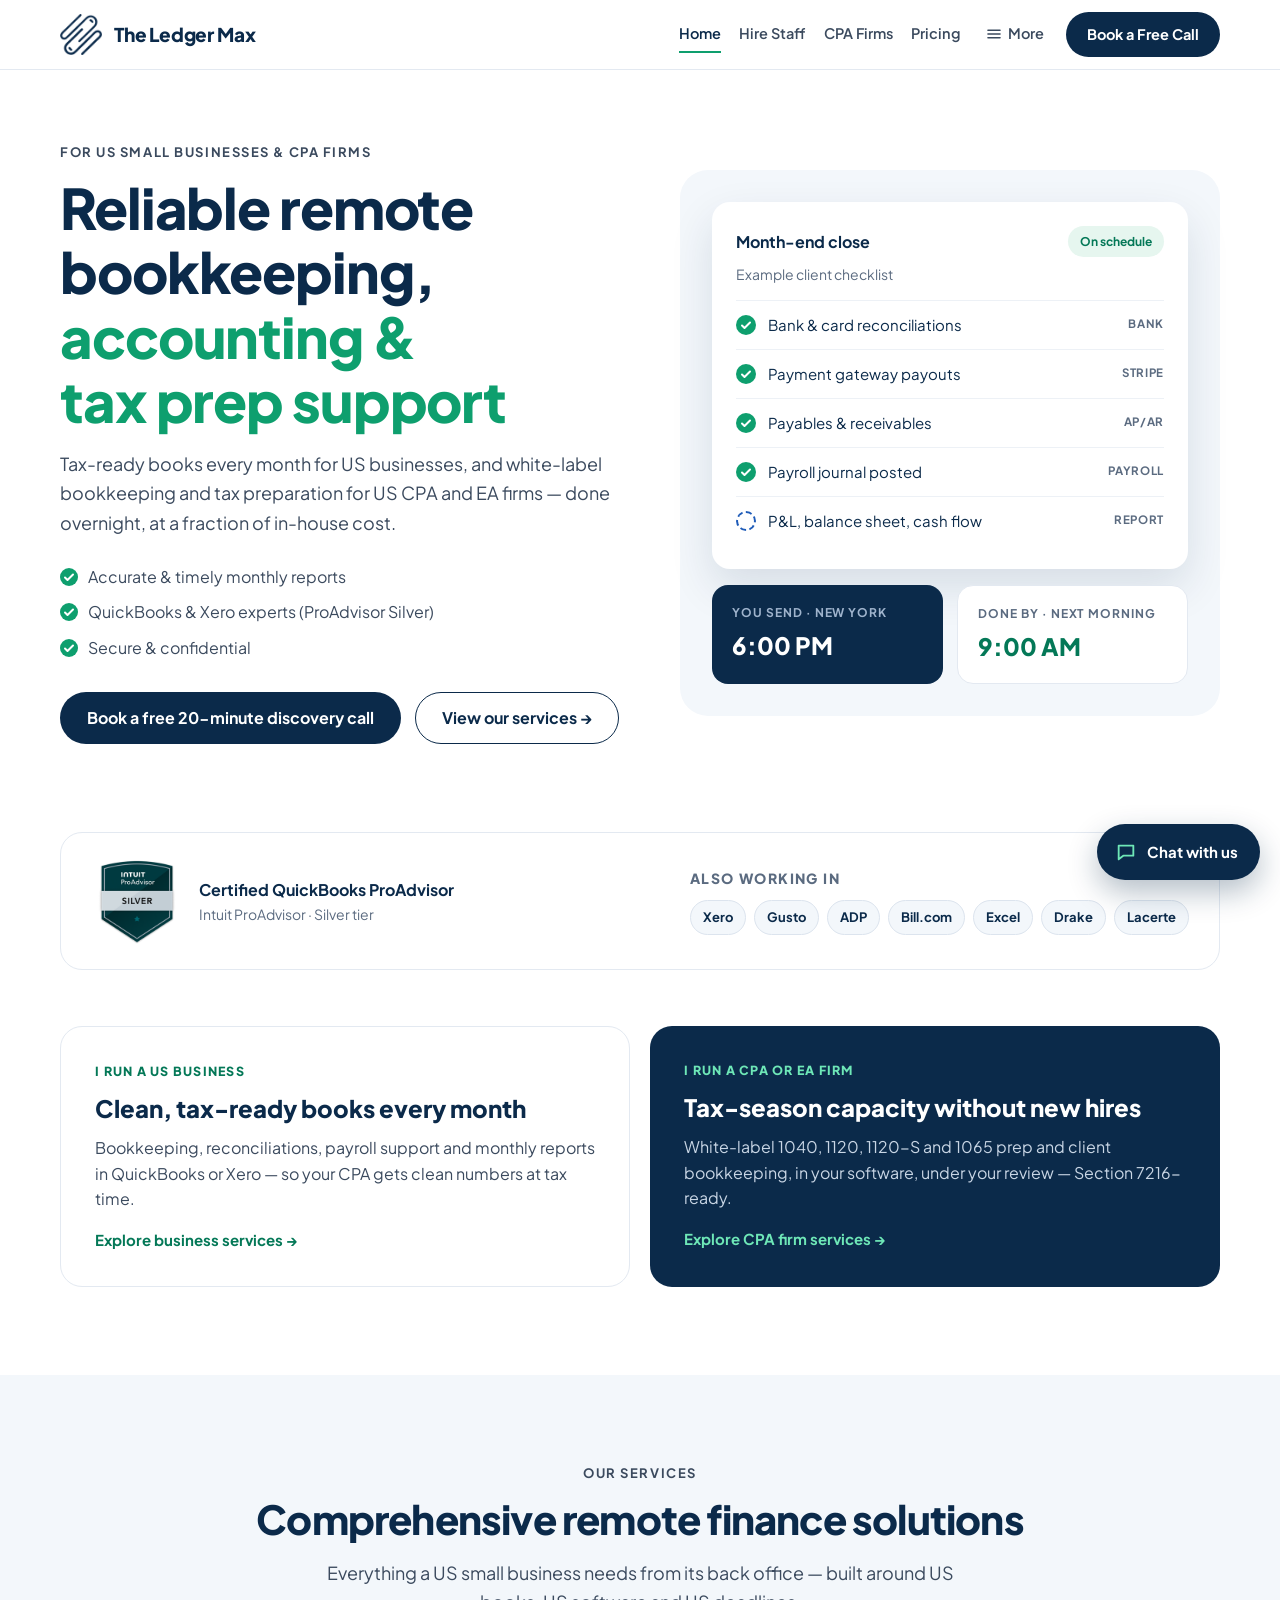
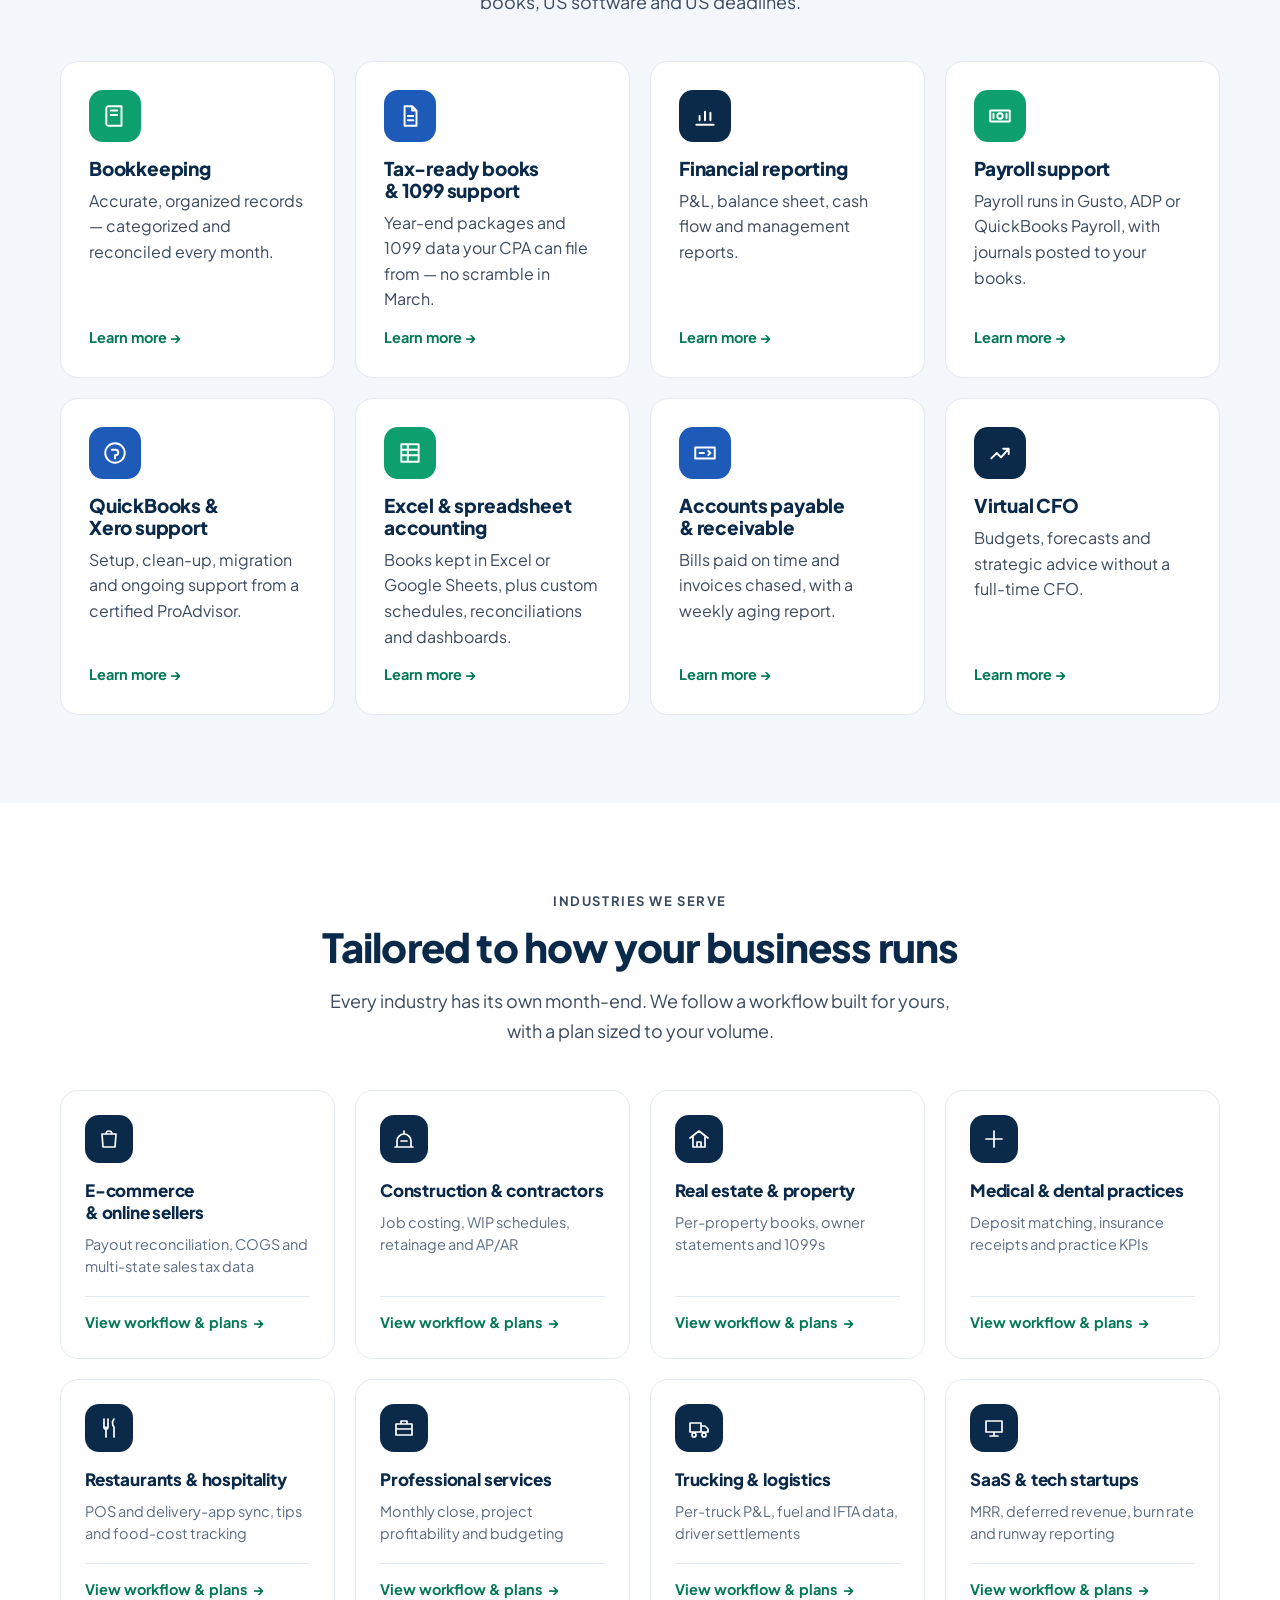
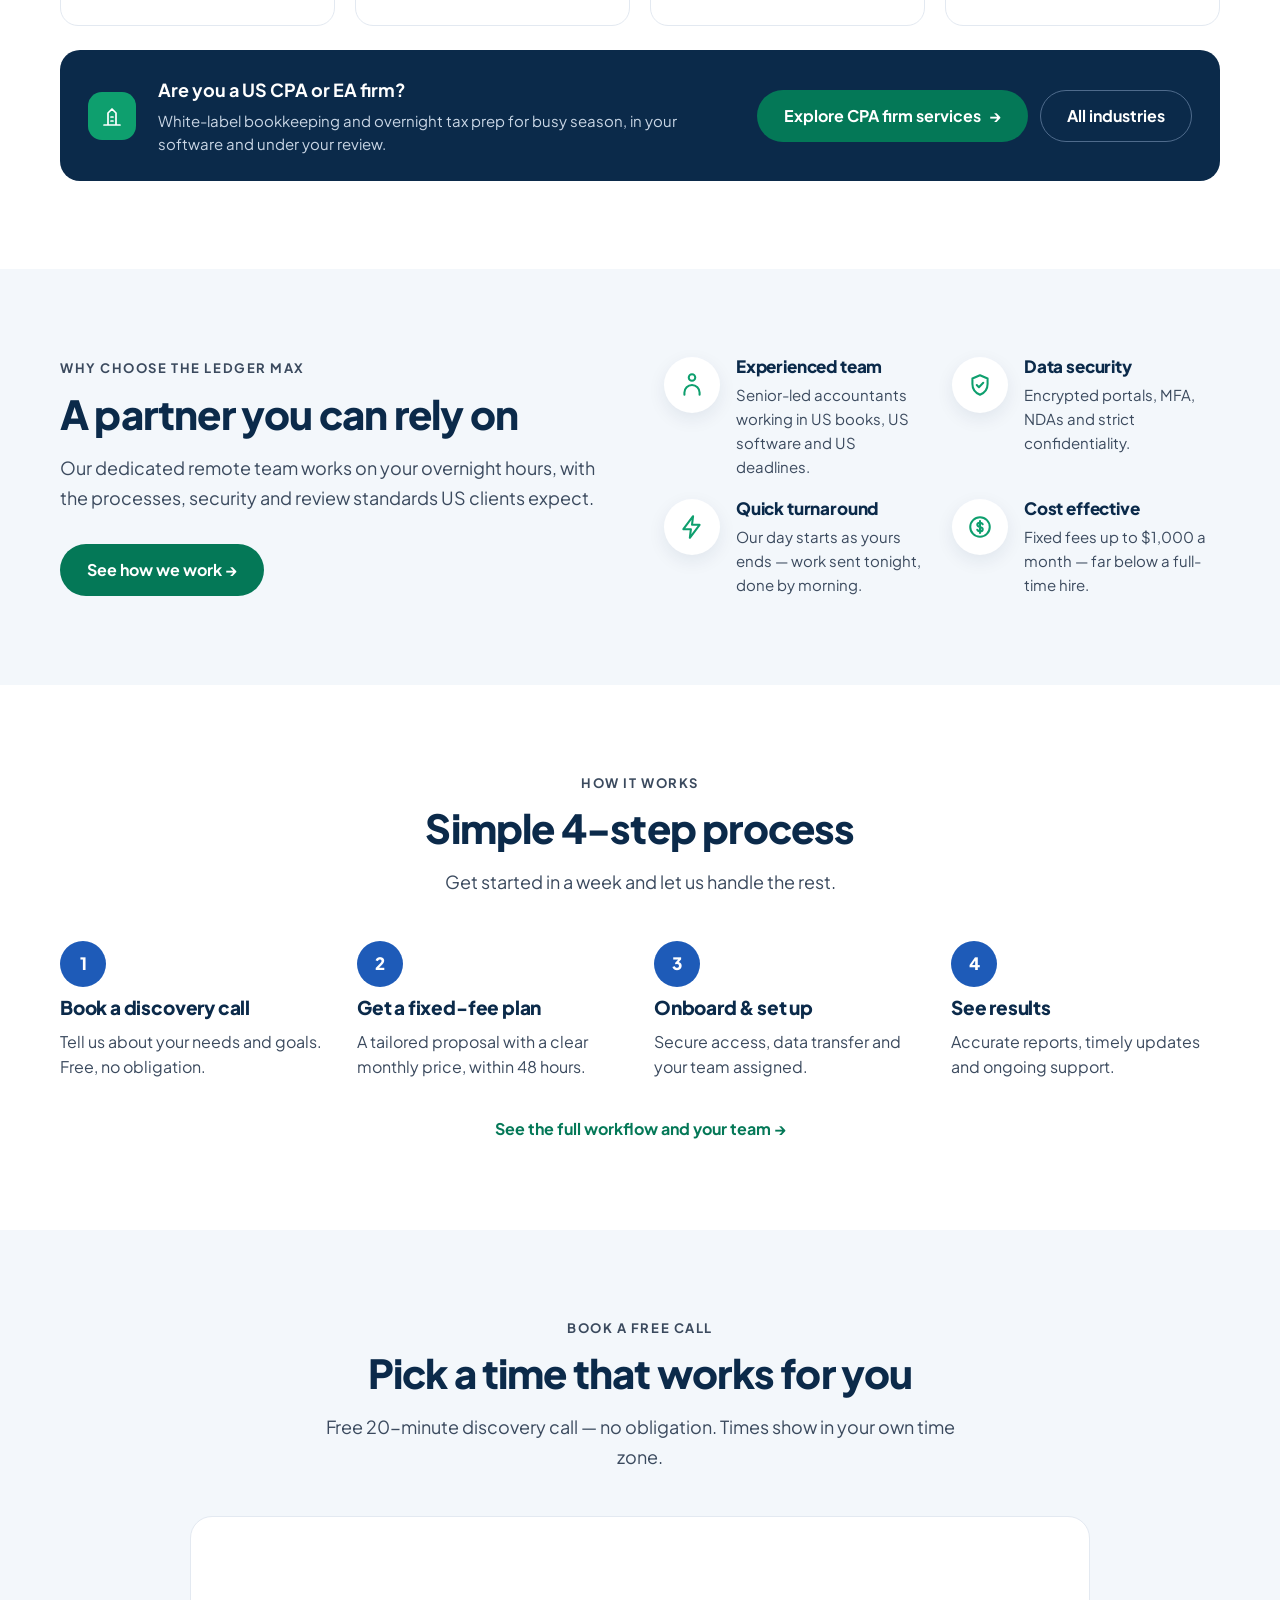
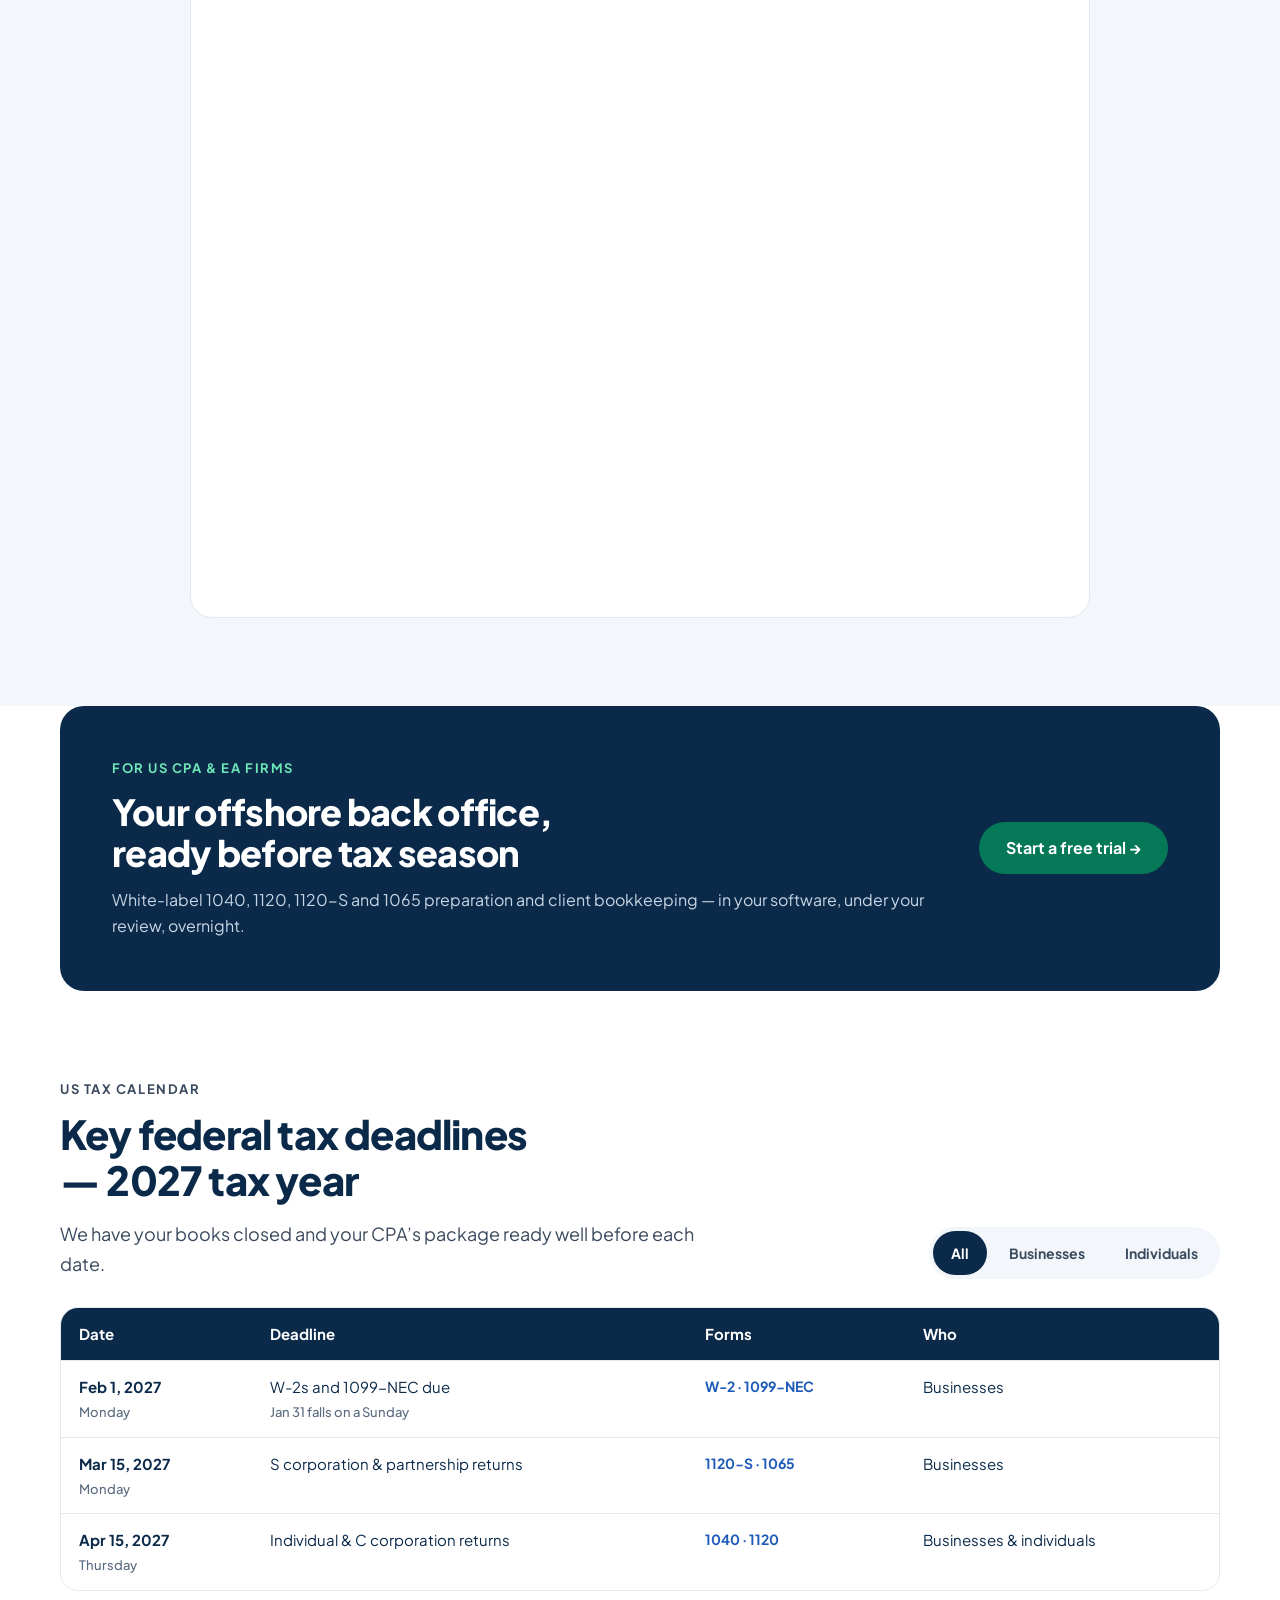
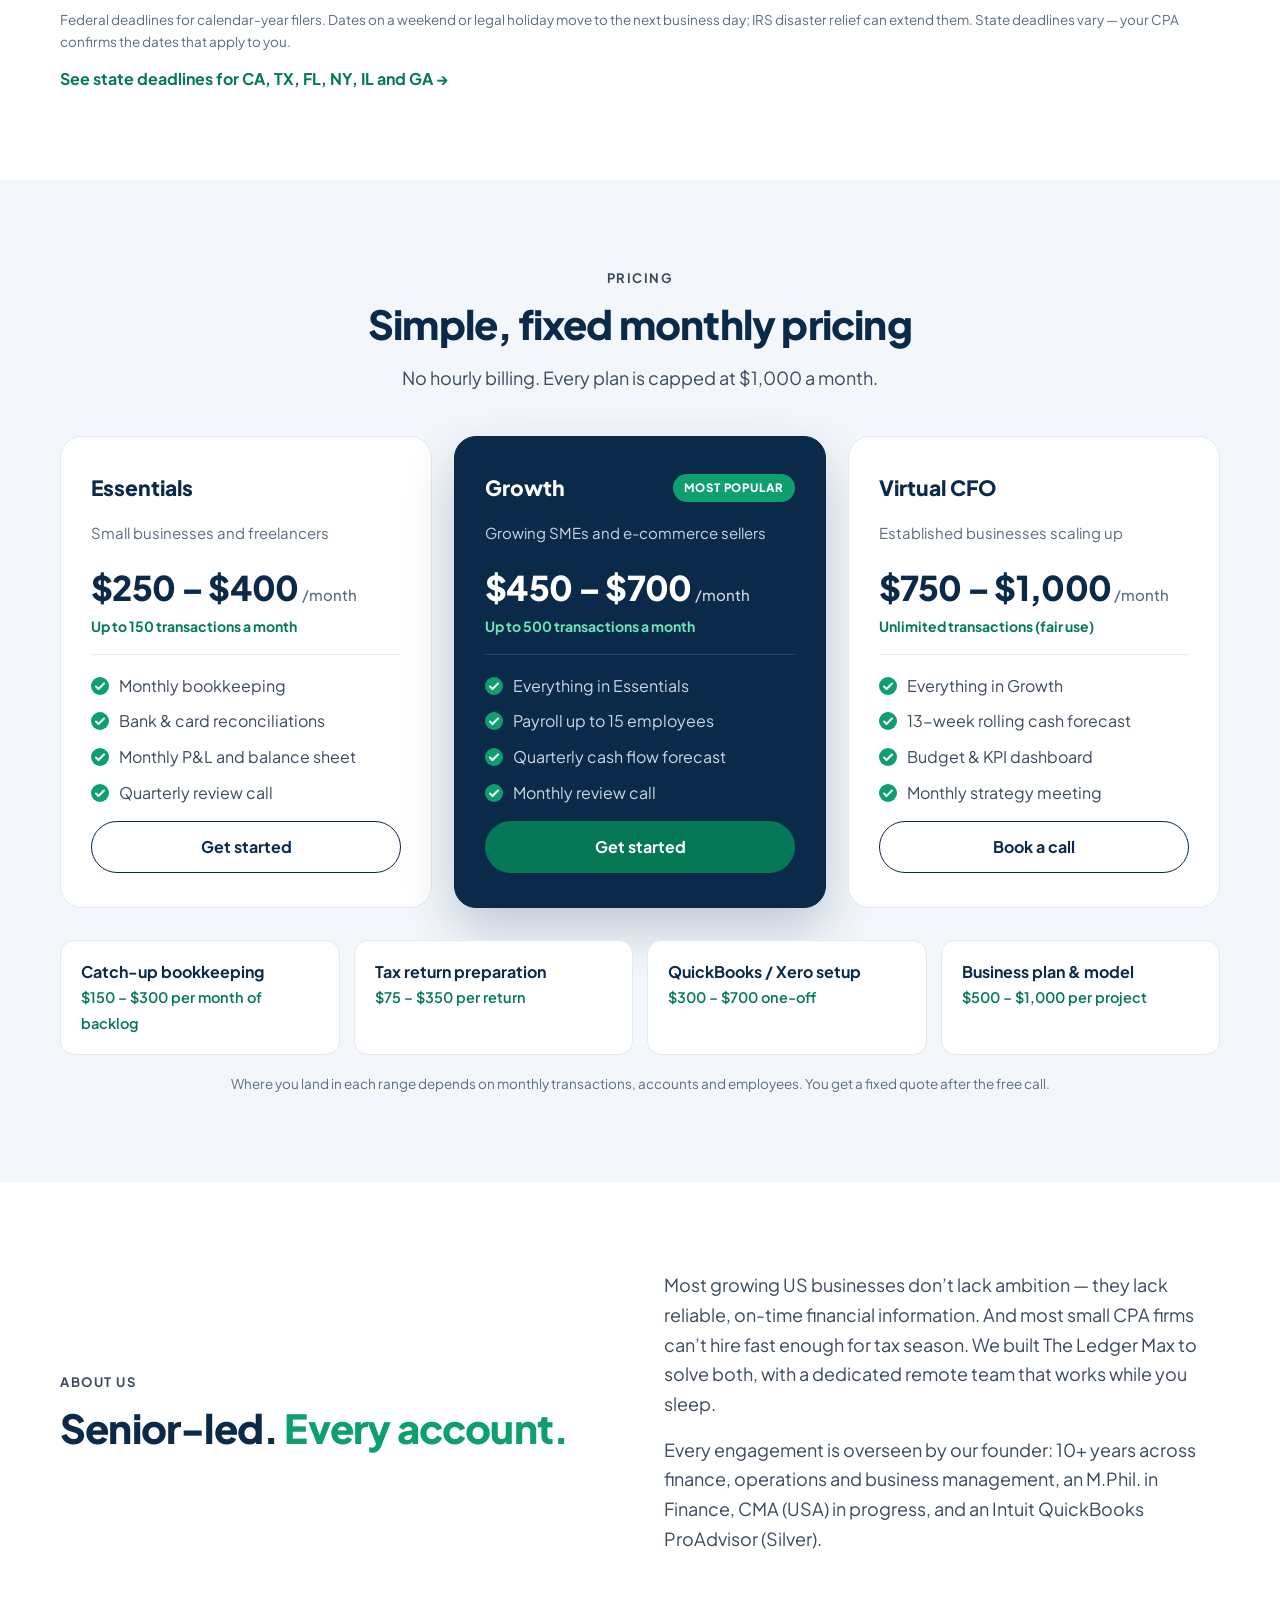
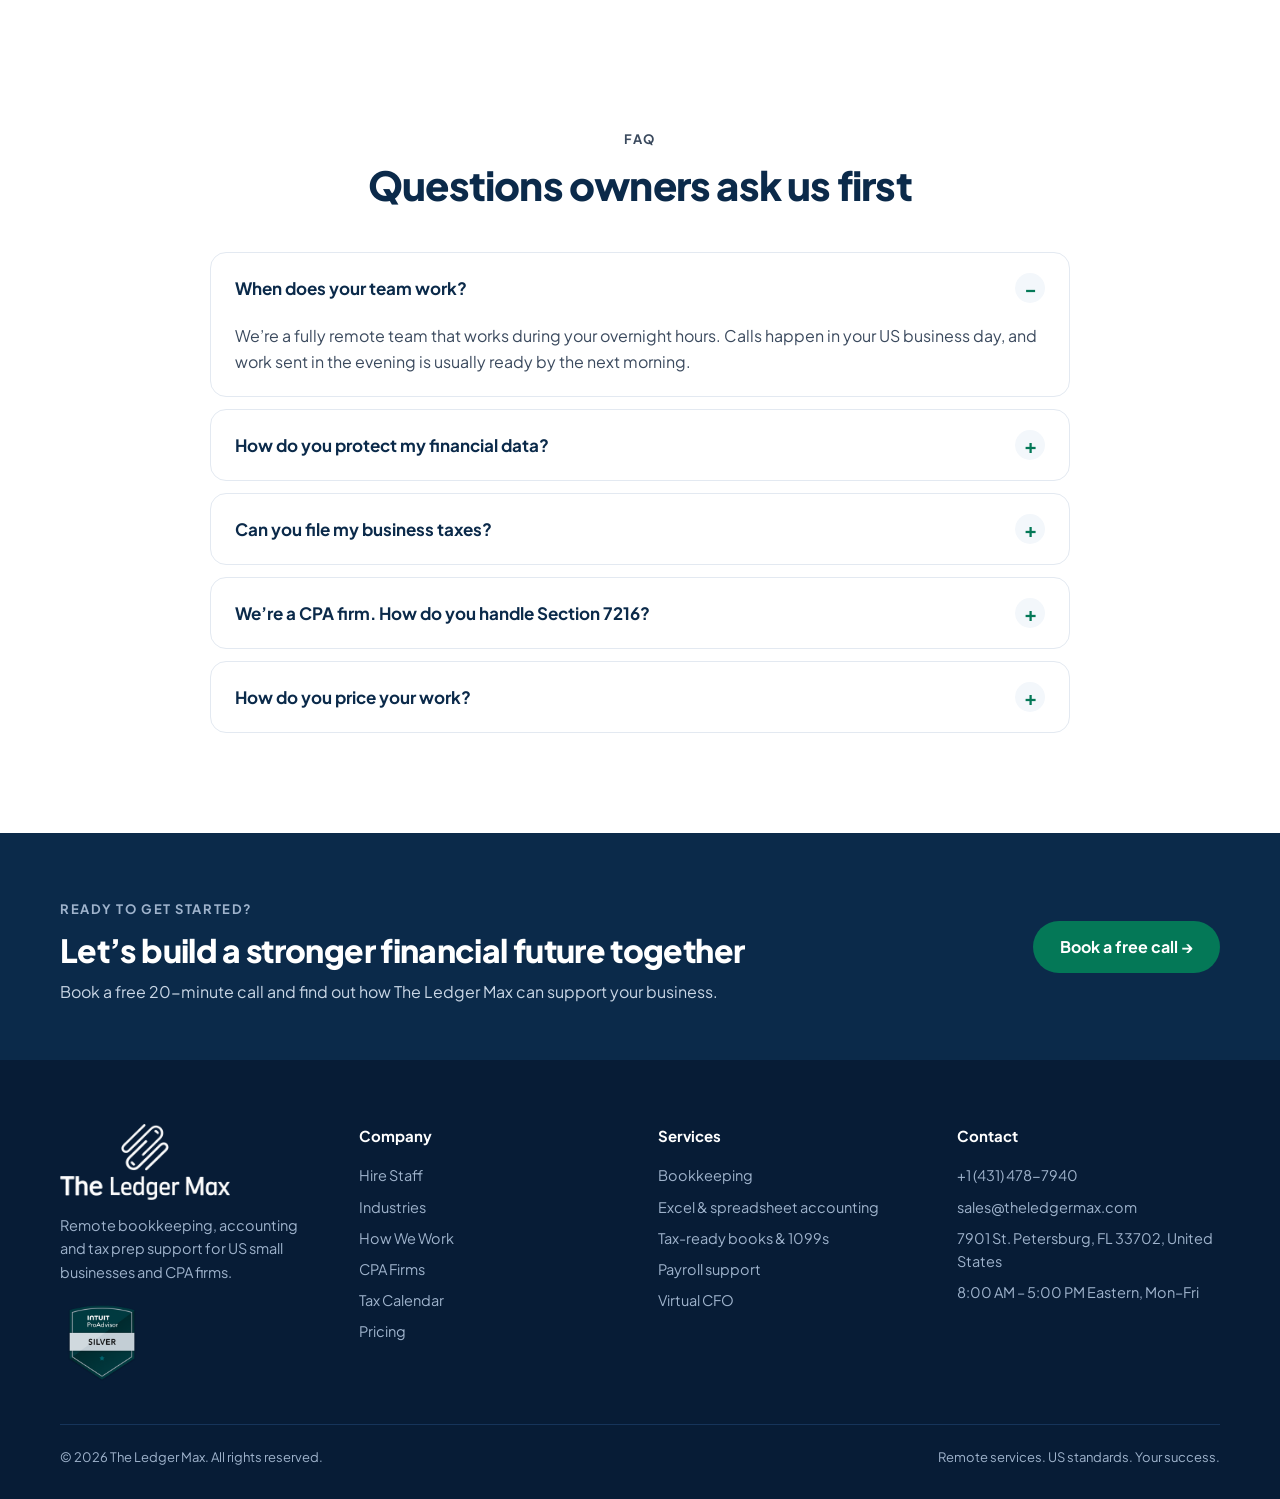
==== commit 2be81b6e: "Add Home to nav, fix header gap between nav and CTA button - Home link added as first nav item on al" ====
--- a/index.html
+++ b/index.html
@@ -28,6 +28,7 @@
       <span><span class="brand-name">The Ledger Max</span><span class="brand-tag">Remote Accounting for US Businesses &amp; CPA Firms</span></span>
     </a>
     <nav class="nav" id="site-nav" aria-label="Main">
+        <a href="/" aria-current="page">Home</a>
         <a href="/services">Hire Staff</a>
         <a href="/industries" class="nav-sub">Industries</a>
         <a href="/how-we-work" class="nav-sub">How We Work</a>
--- a/assets/css/styles.css
+++ b/assets/css/styles.css
@@ -67,12 +67,12 @@
 
 /* header */
 .site-header { background: #fff; border-bottom: 1px solid var(--line); position: sticky; top: 0; z-index: 40; }
-.header-inner { display: flex; align-items: center; justify-content: space-between; gap: 16px; padding-block: 12px; }
+.header-inner { display: flex; align-items: center; gap: 16px; padding-block: 12px; }
 .brand { display: flex; align-items: center; gap: 12px; text-decoration: none; color: var(--navy); }
 .brand img { width: 42px; height: auto; }
 .brand-name { font-weight: 800; font-size: 19px; letter-spacing: -0.01em; display: block; line-height: 1.2; }
 .brand-tag { font-size: 11.5px; color: var(--muted); font-weight: 500; display: block; }
-.nav { display: flex; align-items: center; gap: 18px; }
+.nav { display: flex; align-items: center; gap: 18px; margin-left: auto; }
 .nav a, .header-cta .btn { white-space: nowrap; }
 @media (max-width: 1320px) { .brand-tag { display: none; } }
 .nav a { color: var(--body); text-decoration: none; font-weight: 600; font-size: 14.5px; padding-block: 6px; border-bottom: 2px solid transparent; }
